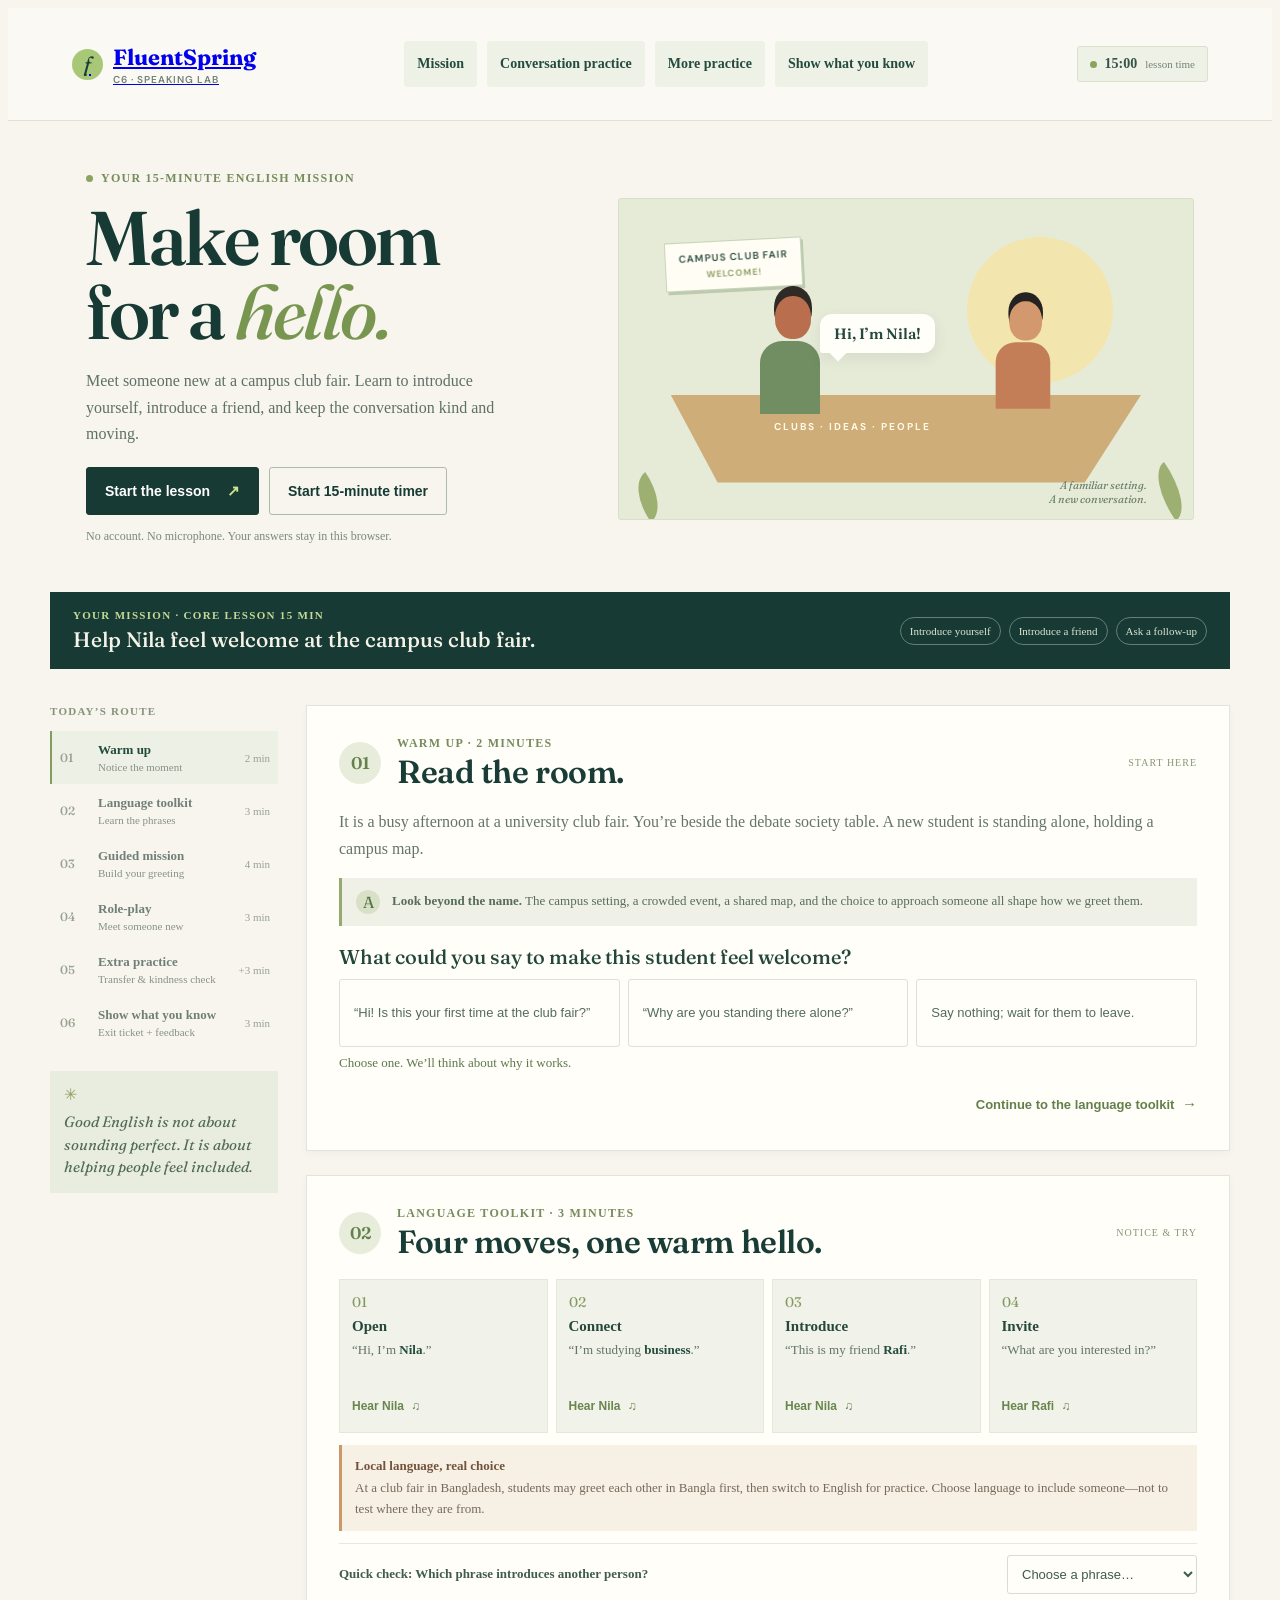
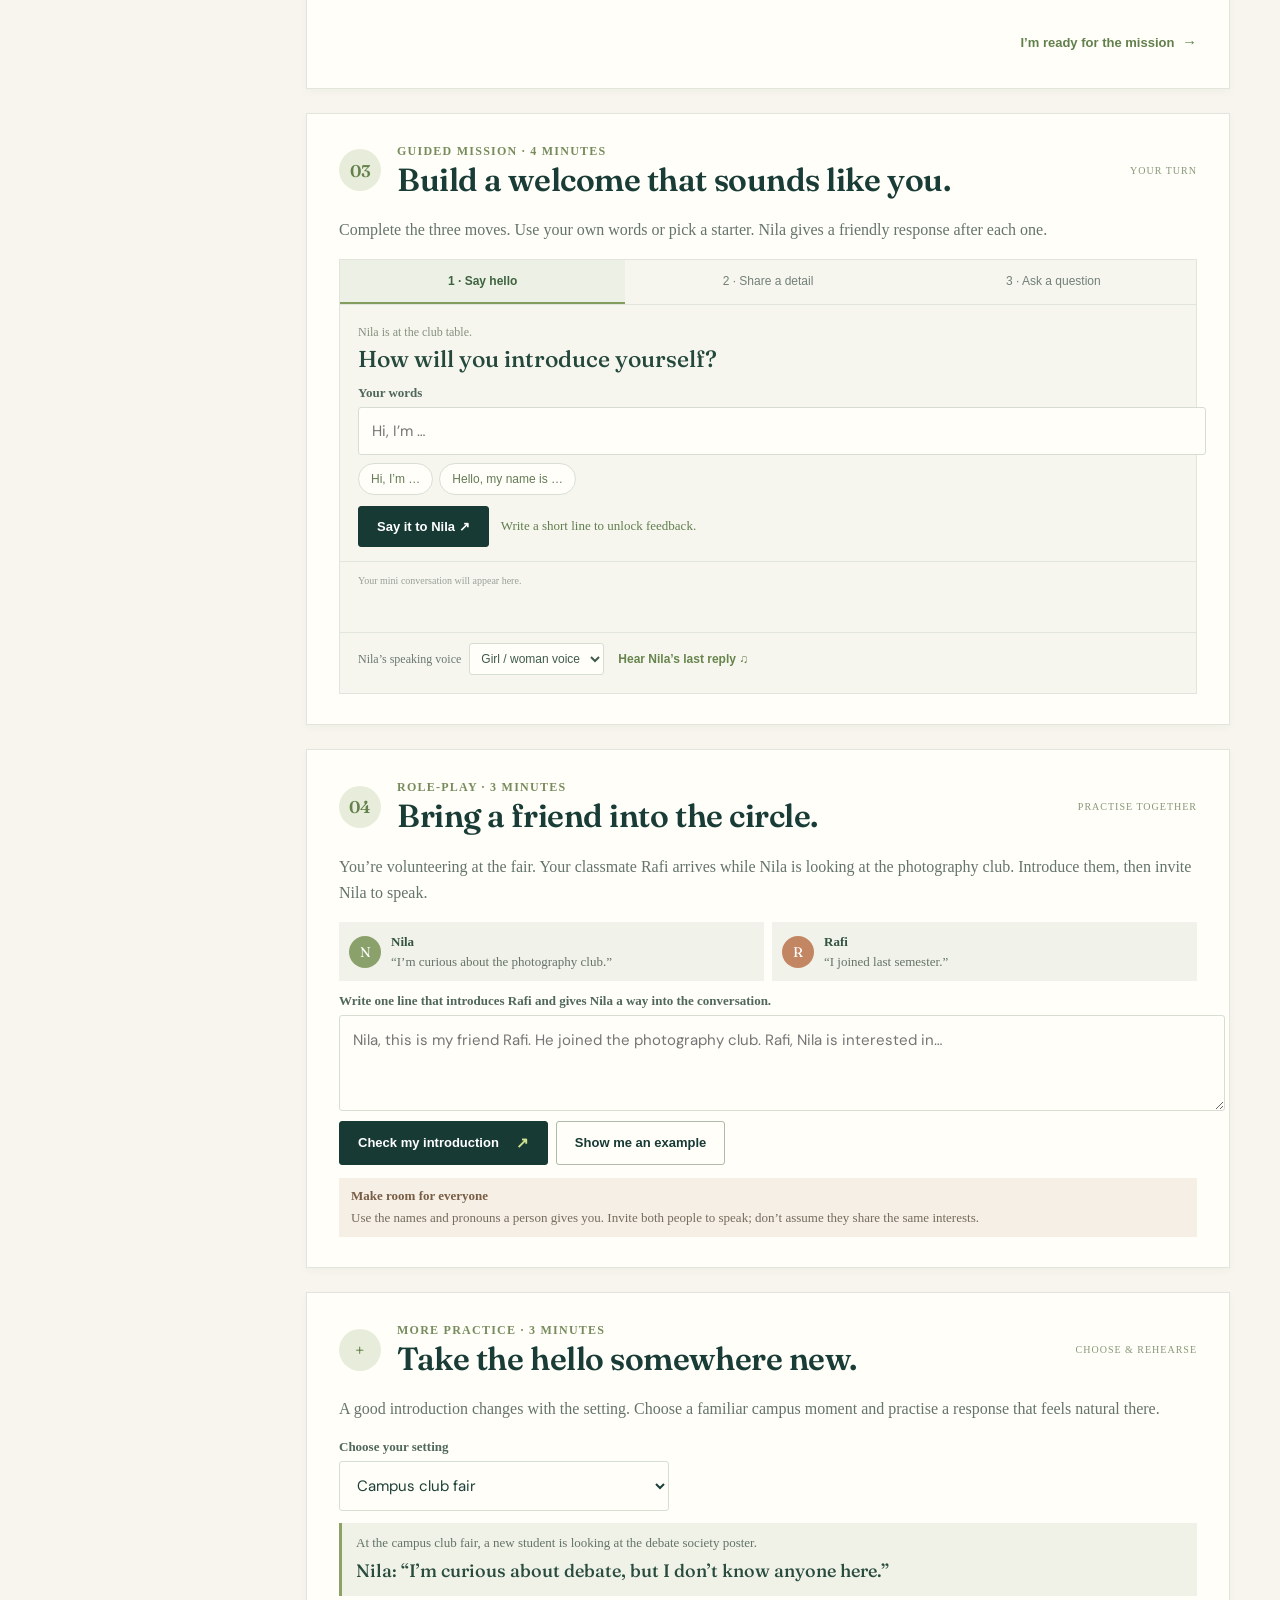
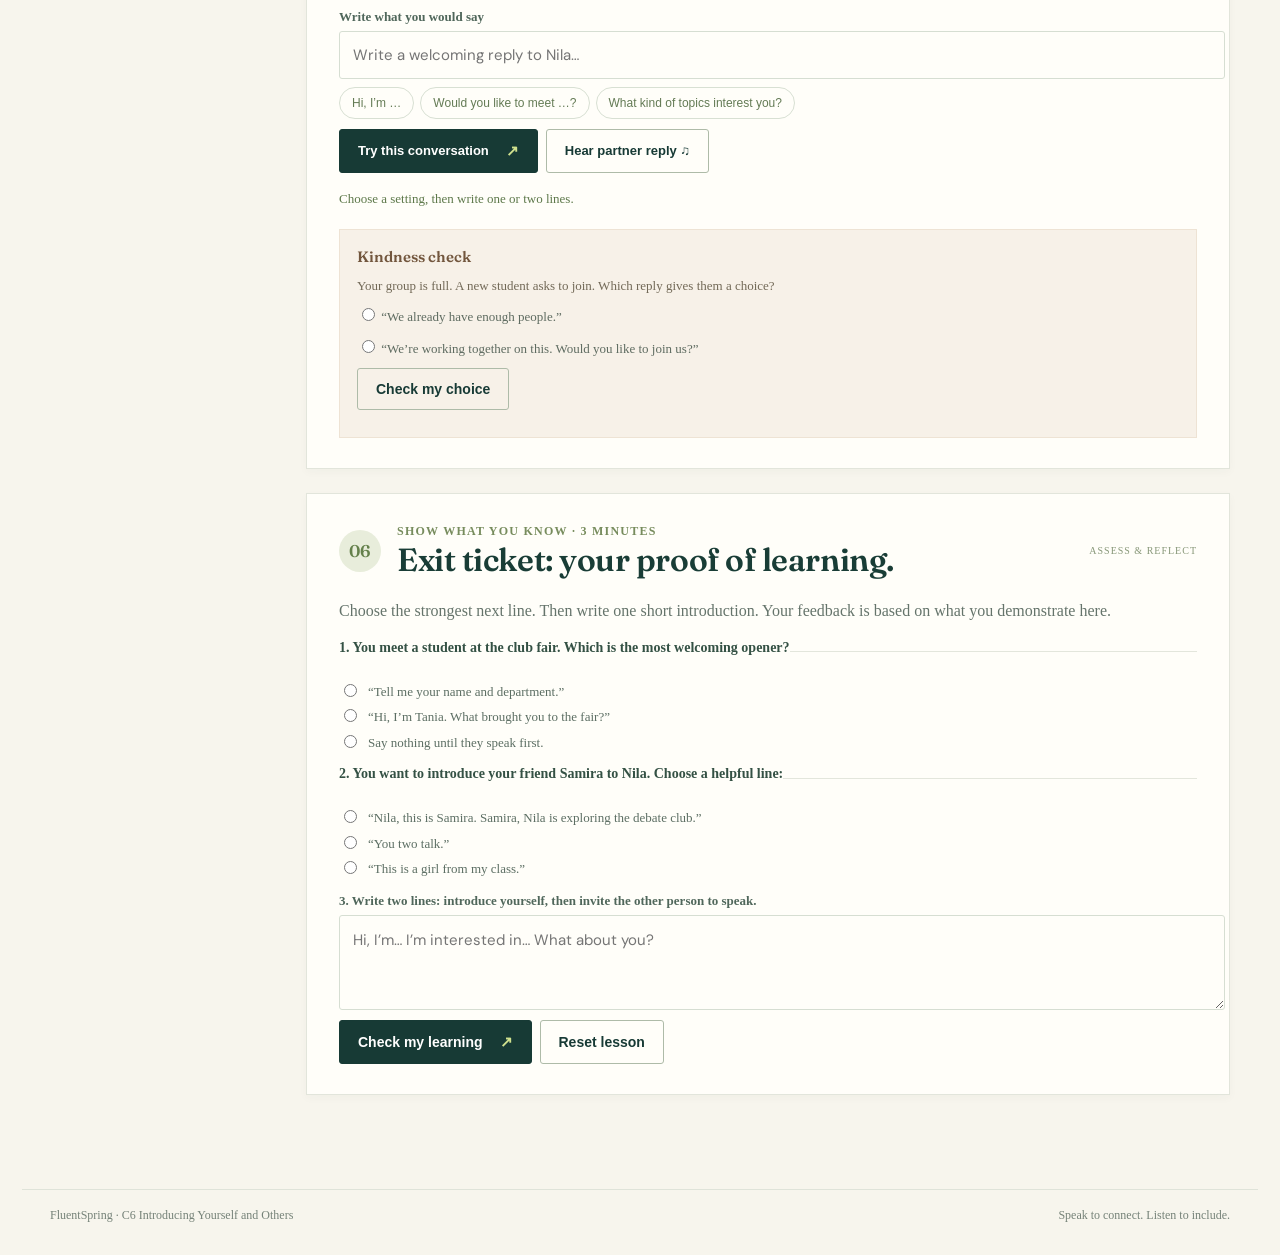
==== index.html @ 5d974c22 "Build FluentSpring C6 interactive lesson" ====
<!doctype html>
<html lang="en">
<head>
  <meta charset="utf-8"><meta name="viewport" content="width=device-width, initial-scale=1"><meta name="theme-color" content="#173a35">
  <meta name="description" content="A 15-minute English lesson: introduce yourself and others in everyday Bangladesh.">
  <title>First Hello — FluentSpring C6</title>
  <link rel="preconnect" href="https://fonts.googleapis.com"><link rel="preconnect" href="https://fonts.gstatic.com" crossorigin>
  <link href="https://fonts.googleapis.com/css2?family=DM+Sans:wght@400;500;600;700&family=Fraunces:opsz,wght@9..144,500;9..144,600;9..144,700&display=swap" rel="stylesheet">
  <link rel="stylesheet" href="lesson.css">
</head>
<body class="lesson-page">
  <header class="lesson-header"><a class="lesson-brand" href="#start"><span class="brand-mark">f</span><span>FluentSpring<small>C6 · Speaking lab</small></span></a><nav class="lesson-nav" aria-label="Lesson navigation"><a href="#mission">Mission</a><a href="#mission">Conversation practice</a><a href="#extra-practice">More practice</a><a href="#check">Show what you know</a></nav><div class="timer-pill" aria-live="polite"><span class="timer-dot"></span><span id="timer-display">15:00</span><span>lesson time</span></div></header>
  <main class="lesson-shell" id="start">
    <section class="lesson-hero"><div class="hero-text"><p class="lesson-kicker"><span class="live-dot"></span> Your 15-minute English mission</p><h1>Make room<br>for a <em>hello.</em></h1><p>Meet someone new at a campus club fair. Learn to introduce yourself, introduce a friend, and keep the conversation kind and moving.</p><div class="hero-buttons"><button class="primary-button" id="start-lesson">Start the lesson <span>↗</span></button><button class="outline-button" id="timer-toggle" aria-pressed="false">Start 15-minute timer</button></div><p class="hero-safety">No account. No microphone. Your answers stay in this browser.</p></div><div class="hero-scene" aria-label="Illustrated campus club fair"><div class="scene-sun"></div><div class="scene-sign">CAMPUS CLUB FAIR <span>WELCOME!</span></div><div class="scene-table"></div><div class="scene-person scene-person-a"><i class="head"></i><i class="torso"></i></div><div class="scene-person scene-person-b"><i class="head"></i><i class="torso"></i></div><div class="scene-speech">Hi, I’m Nila!<span></span></div><div class="scene-caption">A familiar setting.<br>A new conversation.</div><div class="scene-leaf leaf-a"></div><div class="scene-leaf leaf-b"></div></div></section>
    <section class="mission-bar"><div><span class="mission-label">YOUR MISSION · CORE LESSON 15 MIN</span><strong>Help Nila feel welcome at the campus club fair.</strong></div><div class="mission-outcomes"><span>Introduce yourself</span><span>Introduce a friend</span><span>Ask a follow-up</span></div></section>
    <div class="lesson-layout"><aside class="lesson-rail"><p class="rail-title">TODAY’S ROUTE</p><ol id="lesson-route"><li class="route-active"><span>01</span><div><strong>Warm up</strong><small>Notice the moment</small></div><time>2 min</time></li><li><span>02</span><div><strong>Language toolkit</strong><small>Learn the phrases</small></div><time>3 min</time></li><li><span>03</span><div><strong>Guided mission</strong><small>Build your greeting</small></div><time>4 min</time></li><li><span>04</span><div><strong>Role-play</strong><small>Meet someone new</small></div><time>3 min</time></li><li><span>05</span><div><strong>Extra practice</strong><small>Transfer &amp; kindness check</small></div><time>+3 min</time></li><li><span>06</span><div><strong>Show what you know</strong><small>Exit ticket + feedback</small></div><time>3 min</time></li></ol><div class="rail-note"><span class="rail-note-star">✳</span><p>Good English is not about sounding perfect. It is about helping people feel included.</p></div></aside>
      <div class="lesson-content">
        <section class="lesson-panel warmup-panel" id="warmup" data-stage="1"><div class="panel-heading"><span class="stage-number">01</span><div><p class="panel-kicker">Warm up · 2 minutes</p><h2>Read the room.</h2></div><span class="stage-state">START HERE</span></div><p class="panel-intro">It is a busy afternoon at a university club fair. You’re beside the debate society table. A new student is standing alone, holding a campus map.</p><div class="context-note"><span class="context-icon">A</span><p><strong>Look beyond the name.</strong> The campus setting, a crowded event, a shared map, and the choice to approach someone all shape how we greet them.</p></div><h3 class="question-title">What could you say to make this student feel welcome?</h3><div class="warmup-options" id="warmup-options"><button class="warmup-option" data-correct="true">“Hi! Is this your first time at the club fair?”</button><button class="warmup-option" data-correct="false">“Why are you standing there alone?”</button><button class="warmup-option" data-correct="false">Say nothing; wait for them to leave.</button></div><div class="teacher-feedback" id="warmup-feedback" aria-live="polite">Choose one. We’ll think about why it works.</div><button class="text-advance" data-next="toolkit">Continue to the language toolkit <span>→</span></button></section>
        <section class="lesson-panel" id="toolkit" data-stage="2"><div class="panel-heading"><span class="stage-number">02</span><div><p class="panel-kicker">Language toolkit · 3 minutes</p><h2>Four moves, one warm hello.</h2></div><span class="stage-state">NOTICE &amp; TRY</span></div><div class="phrase-cards"><article><span class="phrase-mark">01</span><h3>Open</h3><p>“Hi, I’m <b>Nila</b>.”</p><button class="hear-phrase" data-say="Hi, I'm Nila." data-voice="female">Hear Nila <span>♫</span></button></article><article><span class="phrase-mark">02</span><h3>Connect</h3><p>“I’m studying <b>business</b>.”</p><button class="hear-phrase" data-say="I'm studying business." data-voice="female">Hear Nila <span>♫</span></button></article><article><span class="phrase-mark">03</span><h3>Introduce</h3><p>“This is my friend <b>Rafi</b>.”</p><button class="hear-phrase" data-say="This is my friend Rafi." data-voice="female">Hear Nila <span>♫</span></button></article><article><span class="phrase-mark">04</span><h3>Invite</h3><p>“What are you interested in?”</p><button class="hear-phrase" data-say="What are you interested in?" data-voice="male">Hear Rafi <span>♫</span></button></article></div><div class="language-note"><strong>Local language, real choice</strong><p>At a club fair in Bangladesh, students may greet each other in Bangla first, then switch to English for practice. Choose language to include someone—not to test where they are from.</p></div><div class="mini-check"><label for="notice-answer">Quick check: Which phrase introduces another person?</label><select id="notice-answer"><option value="">Choose a phrase…</option><option value="open">“Hi, I’m Nila.”</option><option value="introduce">“This is my friend Rafi.”</option><option value="invite">“What are you interested in?”</option></select><span id="notice-feedback" aria-live="polite"></span></div><button class="text-advance" data-next="mission">I’m ready for the mission <span>→</span></button></section>
        <section class="lesson-panel" id="mission" data-stage="3"><div class="panel-heading"><span class="stage-number">03</span><div><p class="panel-kicker">Guided mission · 4 minutes</p><h2>Build a welcome that sounds like you.</h2></div><span class="stage-state">YOUR TURN</span></div><p class="panel-intro">Complete the three moves. Use your own words or pick a starter. Nila gives a friendly response after each one.</p><div class="mission-stepper"><div class="step-tabs" id="step-tabs"><button class="step-tab active" data-step="0">1 · Say hello</button><button class="step-tab" data-step="1">2 · Share a detail</button><button class="step-tab" data-step="2">3 · Ask a question</button></div><div class="mission-prompt"><span id="mission-scene">Nila is at the club table.</span><h3 id="mission-prompt-title">How will you introduce yourself?</h3><label for="mission-answer" id="mission-label">Your words</label><input id="mission-answer" type="text" maxlength="120" placeholder="Hi, I’m …"><div class="starter-list" id="starter-list"></div><div class="mission-actions"><button id="mission-submit" class="primary-button">Say it to Nila <span>↗</span></button><span id="mission-feedback" aria-live="polite">Write a short line to unlock feedback.</span></div></div><div class="mission-dialogue" id="mission-dialogue" aria-live="polite"><div class="dialogue-placeholder">Your mini conversation will appear here.</div></div><div class="guest-voice"><label for="guest-voice">Nila’s speaking voice</label><select id="guest-voice"><option value="female">Girl / woman voice</option><option value="male">Boy / man voice</option></select><button id="replay-last" type="button">Hear Nila’s last reply ♫</button><span id="voice-notice" aria-live="polite"></span></div></section>
        <section class="lesson-panel" id="roleplay" data-stage="4"><div class="panel-heading"><span class="stage-number">04</span><div><p class="panel-kicker">Role-play · 3 minutes</p><h2>Bring a friend into the circle.</h2></div><span class="stage-state">PRACTISE TOGETHER</span></div><p class="panel-intro">You’re volunteering at the fair. Your classmate Rafi arrives while Nila is looking at the photography club. Introduce them, then invite Nila to speak.</p><div class="roleplay-scene"><div class="roleplay-person"><span class="role-avatar avatar-nila">N</span><p><b>Nila</b><br>“I’m curious about the photography club.”</p></div><div class="roleplay-person"><span class="role-avatar avatar-rafi">R</span><p><b>Rafi</b><br>“I joined last semester.”</p></div></div><label class="field-label" for="roleplay-answer">Write one line that introduces Rafi and gives Nila a way into the conversation.</label><textarea id="roleplay-answer" rows="3" maxlength="200" placeholder="Nila, this is my friend Rafi. He joined the photography club. Rafi, Nila is interested in…"></textarea><div class="roleplay-actions"><button class="primary-button" id="roleplay-check">Check my introduction <span>↗</span></button><button class="outline-button" id="roleplay-model">Show me an example</button></div><div class="assessment-result" id="roleplay-feedback" aria-live="polite"></div><div class="inclusive-tip"><strong>Make room for everyone</strong><span>Use the names and pronouns a person gives you. Invite both people to speak; don’t assume they share the same interests.</span></div></section>
        <section class="lesson-panel extra-practice" id="extra-practice"><div class="panel-heading"><span class="stage-number">+</span><div><p class="panel-kicker">More practice · 3 minutes</p><h2>Take the hello somewhere new.</h2></div><span class="stage-state">CHOOSE &amp; REHEARSE</span></div><p class="panel-intro">A good introduction changes with the setting. Choose a familiar campus moment and practise a response that feels natural there.</p><label class="field-label" for="situations">Choose your setting</label><select id="situations" class="situation-select"><option value="club">Campus club fair</option><option value="library">Group study at the library</option><option value="festival">University cultural evening</option></select><div class="situation-card"><p id="situation-scene"></p><blockquote><span id="situation-person">Nila</span>: <span id="situation-line"></span></blockquote></div><label class="field-label" for="situation-answer">Write what you would say</label><input id="situation-answer" class="practice-input" maxlength="180" placeholder="Write a welcoming reply…"><div class="starter-list" id="situation-starters"></div><div class="roleplay-actions"><button class="primary-button" id="situation-check">Try this conversation <span>↗</span></button><button class="outline-button" id="situation-replay">Hear partner reply ♫</button></div><div id="situation-dialogue" class="situation-dialogue" aria-live="polite"></div><div id="situation-feedback" class="teacher-feedback" aria-live="polite">Choose a setting, then write one or two lines.</div><div class="repair-challenge"><strong>Kindness check</strong><span>Your group is full. A new student asks to join. Which reply gives them a choice?</span><label><input type="radio" name="repair-choice" value="dismiss"> “We already have enough people.”</label><label><input type="radio" name="repair-choice" value="repair"> “We’re working together on this. Would you like to join us?”</label><button class="outline-button" id="repair-check">Check my choice</button><p id="repair-feedback" aria-live="polite"></p></div></section>
        <section class="lesson-panel" id="check" data-stage="5"><div class="panel-heading"><span class="stage-number">06</span><div><p class="panel-kicker">Show what you know · 3 minutes</p><h2>Exit ticket: your proof of learning.</h2></div><span class="stage-state">ASSESS &amp; REFLECT</span></div><p class="panel-intro">Choose the strongest next line. Then write one short introduction. Your feedback is based on what you demonstrate here.</p><fieldset class="quiz-question"><legend>1. You meet a student at the club fair. Which is the most welcoming opener?</legend><label><input type="radio" name="quiz1" value="a"> “Tell me your name and department.”</label><label><input type="radio" name="quiz1" value="b"> “Hi, I’m Tania. What brought you to the fair?”</label><label><input type="radio" name="quiz1" value="c"> Say nothing until they speak first.</label></fieldset><fieldset class="quiz-question"><legend>2. You want to introduce your friend Samira to Nila. Choose a helpful line:</legend><label><input type="radio" name="quiz2" value="a"> “Nila, this is Samira. Samira, Nila is exploring the debate club.”</label><label><input type="radio" name="quiz2" value="b"> “You two talk.”</label><label><input type="radio" name="quiz2" value="c"> “This is a girl from my class.”</label></fieldset><label class="field-label" for="exit-answer">3. Write two lines: introduce yourself, then invite the other person to speak.</label><textarea id="exit-answer" rows="3" maxlength="240" placeholder="Hi, I’m… I’m interested in… What about you?"></textarea><div class="assessment-actions"><button id="submit-assessment" class="primary-button">Check my learning <span>↗</span></button><button class="outline-button" id="reset-lesson">Reset lesson</button></div><div class="assessment-result" id="assessment-result" aria-live="polite"></div><div class="completion-stamp" id="completion-stamp" hidden><span>✳</span><div><strong>Mission complete</strong><p>You practised language that helps people feel welcome.</p></div></div></section>
      </div>
    </div>
  </main>
  <footer class="lesson-footer"><span>FluentSpring · C6 Introducing Yourself and Others</span><span>Speak to connect. Listen to include.</span></footer>
  <script defer src="lesson.js"></script>
</body>
</html>
---- lesson.css ----
/* C6 lesson layer — editorial green, campus-board details, tangible learning controls */
.practice-input,.situation-select{display:block;width:100%;padding:10px 11px;border:1px solid #d6ded2;border-radius:3px;background:#fffef9;font:12px 'DM Sans',sans-serif;color:#1d4038;outline:none}.practice-input:focus,.situation-select:focus{border-color:#8ea56e;box-shadow:0 0 0 3px #8ea56c22}.situation-select{max-width:330px;margin:6px 0 12px}.situation-card{padding:12px 14px;background:#f0f2e8;border-left:3px solid #8ca267;margin-bottom:13px}.situation-card p{margin:0 0 6px;font-size:10px;color:#637367}.situation-card blockquote{margin:0;color:#294c3e;font:500 15px/1.5 Fraunces,serif}.situation-dialogue{display:grid;gap:6px;margin-top:10px}.practice-message{margin:0;max-width:86%;padding:9px 11px;border-radius:8px;font-size:10px;line-height:1.5}.learner-message{justify-self:end;background:#e6eddb;color:#314c3c}.partner-message{justify-self:start;background:#f1f2e9;color:#314c3c}.repair-challenge{display:grid;gap:7px;margin-top:14px;padding:13px;background:#f7f1e8;border:1px solid #eee3d4}.repair-challenge>strong{font:600 15px Fraunces,serif;color:#72563d}.repair-challenge>span{font-size:10px;line-height:1.5;color:#726957}.repair-challenge label{font-size:10px;line-height:1.5;color:#5e6b60}.repair-challenge input{accent-color:#68864f}.repair-challenge button{justify-self:start;min-height:34px}.repair-challenge p{margin:0;color:#5d784a;font-size:10px}.extra-practice{background:#fffef9}
.brand-mark{width:31px;height:31px;border-radius:50%;display:grid;place-items:center;background:#a8c777;color:#173d38;font:italic 22px Fraunces,serif}
:root{--forest:#173a35;--forest-2:#244b43;--leaf:#78964f;--lime:#d0e18e;--paper:#f7f5ed;--chalk:#fffef8;--ink:#1c3c36;--muted:#63766d;--line:#dce2d5;--orange:#cd855d;--soft:#e9eddf}.lesson-page{background:var(--paper);color:var(--ink)}.lesson-header{height:72px;padding:0 max(5vw,24px);display:flex;align-items:center;justify-content:space-between;border-bottom:1px solid var(--line);background:#faf9f3}.lesson-brand{display:flex;align-items:center;gap:10px;font-family:Fraunces,serif;font-size:19px;font-weight:700}.lesson-brand small{display:block;font:600 9px 'DM Sans',sans-serif;letter-spacing:1px;text-transform:uppercase;color:#718078;margin-top:2px}.lesson-nav{display:flex;gap:25px;font-size:12px;color:#52675d}.lesson-nav a:hover{color:var(--leaf)}.timer-pill{display:flex;align-items:center;gap:8px;font-size:12px;font-weight:700;color:#355348;background:#eef1e5;border:1px solid #d9e0ce;padding:9px 12px;border-radius:3px}.timer-pill>span:last-child{font-size:9px;color:#758379;font-weight:500}.timer-dot,.live-dot{width:7px;height:7px;background:#8aa45d;border-radius:50%}.lesson-shell{max-width:1180px;margin:0 auto;padding:0 28px}.lesson-hero{min-height:395px;display:grid;grid-template-columns:48% 52%;align-items:center;padding:40px 36px 36px;overflow:hidden}.hero-text{max-width:500px;position:relative;z-index:1}.lesson-kicker,.panel-kicker{font-size:10px;letter-spacing:1.25px;text-transform:uppercase;color:#778c5d;font-weight:700;margin:0 0 15px}.lesson-kicker{display:flex;align-items:center;gap:8px}.lesson-hero h1{font:600 clamp(52px,6vw,76px)/.98 Fraunces,serif;letter-spacing:-2.5px;margin:0;color:#173a35}.lesson-hero h1 em,.lesson-panel h2 em{color:var(--leaf);font-weight:500}.hero-text>p:not(.lesson-kicker){max-width:435px;color:#5e7067;font-size:14px;line-height:1.75;margin:19px 0}.hero-buttons{display:flex;align-items:center;gap:10px}.primary-button,.outline-button{min-height:42px;display:inline-flex;align-items:center;justify-content:center;gap:17px;padding:10px 15px;border:1px solid var(--forest);border-radius:3px;font-size:11px;font-weight:700;cursor:pointer;transition:background .18s,color .18s,transform .18s}.primary-button{background:var(--forest);color:white}.primary-button:hover{background:#28564c;transform:translateY(-1px)}.primary-button span{color:var(--lime);font-size:15px}.outline-button{color:var(--forest);background:transparent;border-color:#aebba8}.outline-button:hover{background:#ecf0e3}.hero-safety{font-size:10px!important;color:#7b897e!important;margin:12px 0 0!important}.hero-scene{height:320px;position:relative;overflow:hidden;background:#e6ebd8;border-radius:3px;border:1px solid #d8e0c8}.scene-sun{position:absolute;right:14%;top:12%;width:146px;height:146px;background:#f2e5ad;border-radius:50%}.scene-sign{position:absolute;z-index:2;left:8%;top:13%;background:#fffdf4;border:1px solid #c9d5bb;padding:9px 13px;color:#284b40;font:600 10px 'DM Sans',sans-serif;letter-spacing:1px;transform:rotate(-3deg);box-shadow:2px 3px #becaaf}.scene-sign span{display:block;text-align:center;color:#879958;font-size:9px;margin-top:4px}.scene-table{position:absolute;bottom:36px;left:9%;width:82%;height:88px;background:#cfad79;clip-path:polygon(0 0,100% 0,88% 100%,10% 100%)}.scene-table:before{content:'CLUBS · IDEAS · PEOPLE';position:absolute;left:22%;top:25px;color:#fff9e8;font:700 10px 'DM Sans',sans-serif;letter-spacing:2px}.scene-person{position:absolute;z-index:3;bottom:105px;left:24%;width:65px;height:118px}.scene-person-b{left:auto;right:24%;transform:scale(.91)}.scene-person .head{position:absolute;left:18px;top:0;width:36px;height:43px;border-radius:48% 48% 45% 45%;background:#b96f4e;box-shadow:0 -9px 0 1px #302a27}.scene-person-b .head{background:#d3986d;box-shadow:0 -9px 0 1px #252321}.scene-person .torso{position:absolute;bottom:0;left:3px;width:60px;height:73px;border-radius:22px 22px 0 0;background:#718d62}.scene-person-b .torso{background:#c37e58}.scene-speech{position:absolute;z-index:4;top:36%;left:35%;background:#fffef8;padding:10px 14px;border-radius:12px 12px 12px 2px;font:600 15px Fraunces,serif;color:#24483d;box-shadow:0 5px 14px #274b3818}.scene-speech span{position:absolute;bottom:-6px;left:12px;width:12px;height:12px;background:#fffef8;transform:rotate(45deg)}.scene-caption{position:absolute;right:8%;bottom:13px;color:#687c67;font:italic 11px Fraunces,serif;text-align:right}.scene-leaf{position:absolute;bottom:0;width:24px;height:44px;background:#9eaf72;border-radius:100% 0;transform:rotate(-35deg)}.leaf-a{left:3%}.leaf-b{right:2%;height:55px}.mission-bar{display:flex;align-items:center;justify-content:space-between;gap:18px;padding:17px 23px;background:var(--forest);color:#f5f2e8}.mission-bar>div:first-child{display:grid;gap:5px}.mission-label{font-size:9px;letter-spacing:1.3px;color:#c3d994;font-weight:700}.mission-bar strong{font:500 18px Fraunces,serif}.mission-outcomes{display:flex;gap:8px;flex-wrap:wrap;justify-content:flex-end}.mission-outcomes span{font-size:9px;color:#dbe5d1;border:1px solid #628077;padding:7px 9px;border-radius:20px}.lesson-layout{display:grid;grid-template-columns:228px minmax(0,1fr);gap:28px;padding:36px 0 70px}.lesson-rail{align-self:start;position:sticky;top:18px}.rail-title{font-size:9px;letter-spacing:1.25px;color:#86937c;font-weight:700;margin:0 0 14px}.lesson-rail ol{list-style:none;padding:0;margin:0}.lesson-rail li{display:grid;grid-template-columns:30px 1fr auto;gap:8px;align-items:center;padding:11px 8px;border-left:2px solid transparent;color:#708078}.lesson-rail li>span{font:500 12px Fraunces,serif;color:#96a18f}.lesson-rail li strong{font-size:11px;font-weight:600;display:block}.lesson-rail li small{font-size:9px;color:#879289;display:block;margin-top:3px}.lesson-rail li time{font-size:9px;color:#99a298}.lesson-rail li.route-active{border-color:#829c5f;background:#edf0e4;color:#234b3d}.lesson-rail li.route-done>span{color:#738b50}.rail-note{margin-top:22px;padding:14px;background:#e9eddf}.rail-note-star{color:#8ea264}.rail-note p{font:italic 13px/1.5 Fraunces,serif;color:#526b55;margin:7px 0 0}.lesson-content{min-width:0}.lesson-panel{background:#fffef9;border:1px solid #e2e5db;padding:25px 27px 23px;margin-bottom:19px;box-shadow:0 3px 9px #25443108;scroll-margin-top:20px}.panel-heading{display:flex;align-items:center;gap:13px;margin-bottom:16px}.stage-number{width:35px;height:35px;flex:none;border-radius:50%;display:grid;place-items:center;background:#e8eddb;color:#64804b;font:600 15px Fraunces,serif}.panel-kicker{margin:0 0 3px;font-size:9px}.lesson-panel h2{font:600 27px/1.1 Fraunces,serif;color:#193d36;letter-spacing:-.45px;margin:0}.stage-state{margin-left:auto;color:#879778;font-size:8px;letter-spacing:1px}.panel-intro{font-size:12px;line-height:1.7;color:#65746b;margin:0 0 16px}.context-note{display:flex;align-items:flex-start;gap:12px;padding:12px 14px;background:#f0f1e6;border-left:3px solid #96aa70;margin:14px 0 18px}.context-icon{flex:none;width:24px;height:24px;border-radius:50%;background:#d8e1c5;color:#55734b;display:grid;place-items:center;font-family:Fraunces,serif}.context-note p{font-size:11px;line-height:1.6;color:#586c5b;margin:0}.question-title{font:500 17px Fraunces,serif;color:#24473b;margin:0 0 10px}.warmup-options{display:grid;grid-template-columns:repeat(3,1fr);gap:8px}.warmup-option{min-height:54px;padding:10px;text-align:left;border:1px solid #dce2d6;background:#fffef8;color:#556b60;border-radius:3px;font-size:10px;line-height:1.45;cursor:pointer}.warmup-option:hover{border-color:#96aa70}.warmup-option.chosen{border-color:#78964f;background:#eff3e5}.warmup-option.correct{border-color:#648748;background:#e8f0dc}.warmup-option.incorrect{border-color:#ca8b70;background:#f8ebe3}.teacher-feedback{min-height:24px;margin:8px 0;color:#5d784a;font-size:11px}.text-advance{display:block;margin-left:auto;border:0;background:transparent;color:#63804c;font-weight:700;font-size:10px;cursor:pointer;padding:8px 0}.text-advance span{font-size:15px;margin-left:4px}.phrase-cards{display:grid;grid-template-columns:repeat(4,1fr);gap:8px}.phrase-cards article{position:relative;padding:13px 12px 11px;background:#f1f2e9;border:1px solid #e4e7dc;min-width:0}.phrase-mark{font:12px Fraunces,serif;color:#84995f}.phrase-cards h3{font-size:12px;color:#26483c;margin:7px 0 5px}.phrase-cards p{min-height:34px;font-size:10px;line-height:1.5;color:#62736a;margin:0 0 7px}.phrase-cards b{color:#244c3e}.hear-phrase{padding:5px 0;border:0;background:transparent;color:#69864e;font-size:9px;font-weight:700;cursor:pointer}.hear-phrase span{margin-left:4px}.language-note{margin:12px 0;padding:11px 13px;border-left:3px solid #cc9869;background:#f7f0e5}.language-note strong{font-size:10px;color:#73533b}.language-note p{font-size:10px;line-height:1.6;color:#776959;margin:4px 0 0}.mini-check{display:grid;grid-template-columns:1fr 190px;align-items:center;gap:8px;padding:11px 0;border-top:1px solid #e6e8df}.mini-check label{font-size:10px;font-weight:600;color:#405c4c}.mini-check select,.guest-voice select{border:1px solid #d6ded0;background:#fffef8;color:#405b4c;padding:7px;font-size:10px;border-radius:3px}.mini-check>span{grid-column:1/-1;min-height:12px;color:#62814c;font-size:10px}.mission-stepper{border:1px solid #e1e5dc;background:#f6f6ef}.step-tabs{display:flex;border-bottom:1px solid #e1e5dc}.step-tab{flex:1;padding:10px 5px;border:0;border-bottom:2px solid transparent;background:transparent;color:#728077;font-size:9px;cursor:pointer}.step-tab.active{color:#3e633f;border-bottom-color:#829d5d;background:#edf0e5;font-weight:700}.mission-prompt{padding:17px 18px 14px}.mission-prompt>span{font-size:9px;color:#85917e}.mission-prompt h3{font:500 19px Fraunces,serif;margin:5px 0 12px;color:#25483d}.mission-prompt label,.field-label{display:block;font-size:10px;font-weight:700;color:#50675b;margin-bottom:6px}.mission-prompt input,.lesson-panel textarea{display:block;width:100%;padding:10px 11px;border:1px solid #d6ded2;border-radius:3px;background:#fffef9;font:12px 'DM Sans',sans-serif;color:#1d4038;outline:none}.mission-prompt input:focus,.lesson-panel textarea:focus{border-color:#8ea56e;box-shadow:0 0 0 3px #8ea56c22}.starter-list{display:flex;flex-wrap:wrap;gap:6px;margin-top:8px}.starter-chip{border:1px solid #d8e0d3;border-radius:20px;padding:5px 9px;background:#fffef9;color:#647b55;font-size:9px;cursor:pointer}.starter-chip:hover{background:#e8efdc}.mission-actions{display:flex;align-items:center;gap:12px;margin-top:11px}.mission-actions .primary-button{min-height:36px}.mission-actions>span{font-size:10px;line-height:1.45;color:#617d4e}.mission-dialogue{display:flex;flex-direction:column;gap:8px;padding:13px 18px;min-height:44px;border-top:1px solid #e2e6dc}.dialogue-placeholder{font-size:10px;color:#98a197}.mission-bubble{max-width:82%;padding:9px 11px;border-radius:9px;font-size:10px;line-height:1.5}.mission-bubble b{display:block;font-size:9px;margin-bottom:2px}.mission-bubble.learner{align-self:flex-end;background:#e6eddb;color:#314c3c}.mission-bubble.friend{align-self:flex-start;background:#fff;border:1px solid #e1e4da;color:#314c3c}.guest-voice{display:flex;align-items:center;flex-wrap:wrap;gap:8px;padding:10px 18px;border-top:1px solid #e2e6dc}.guest-voice label{font-size:9px;color:#697970}.guest-voice button{border:0;background:transparent;color:#67844d;font-size:9px;font-weight:700;cursor:pointer}.guest-voice>span{flex-basis:100%;font-size:9px;color:#7b876f}.roleplay-scene{display:grid;grid-template-columns:1fr 1fr;gap:8px;margin:12px 0}.roleplay-person{display:flex;align-items:center;gap:10px;padding:10px;background:#f1f2e9}.role-avatar{width:32px;height:32px;flex:none;border-radius:50%;display:grid;place-items:center;background:#8ba16b;color:#fff;font:14px Fraunces,serif}.avatar-rafi{background:#c38662}.roleplay-person p{font-size:10px;line-height:1.5;color:#657369;margin:0}.roleplay-person b{color:#345443}.lesson-panel textarea{resize:vertical;line-height:1.5}.roleplay-actions,.assessment-actions{display:flex;gap:8px;flex-wrap:wrap;margin-top:10px}.roleplay-actions .primary-button,.roleplay-actions .outline-button,.assessment-actions .primary-button,.assessment-actions .outline-button{min-height:37px}.assessment-result{margin-top:12px;font-size:11px;line-height:1.6;color:#4f6d4e}.assessment-result:empty{display:none}.feedback-score{display:flex;align-items:center;gap:10px;padding:12px;background:#eef1e5;border-left:3px solid #78964f}.feedback-score strong{font:600 22px Fraunces,serif;color:#4d7444}.feedback-score p{margin:0;color:#506657}.feedback-list{margin:9px 0 0;padding-left:17px;color:#5c6d62}.feedback-list li{margin:4px 0}.quiz-question{border:0;border-top:1px solid #e3e6dc;padding:12px 0 8px;margin:0}.quiz-question legend{font-size:11px;font-weight:700;color:#345144;padding:0 0 8px}.quiz-question label{display:flex;align-items:flex-start;gap:8px;margin:6px 0;color:#5c6e63;font-size:10px;line-height:1.5;cursor:pointer}.quiz-question input{accent-color:#68864f;margin-top:2px}.completion-stamp{display:flex;align-items:center;gap:12px;margin-top:14px;padding:13px;background:#eaf0df;border:1px solid #dce5d0}.completion-stamp[hidden]{display:none}.completion-stamp>span{font-size:24px;color:#81995b}.completion-stamp strong{font:600 16px Fraunces,serif;color:#42613d}.completion-stamp p{font-size:10px;color:#687969;margin:3px 0 0}.inclusive-tip{margin-top:13px;padding:10px 12px;background:#f5efe5;display:grid;gap:4px}.inclusive-tip strong{font-size:10px;color:#785d44}.inclusive-tip span{font-size:10px;line-height:1.5;color:#766b5d}.lesson-footer{max-width:1180px;margin:auto;padding:18px 28px 24px;display:flex;justify-content:space-between;color:#758278;border-top:1px solid #dfe3d9;font-size:10px}.is-done .stage-number{background:#e5efdc;color:#527846}.timer-running .timer-dot{background:#bd7355;box-shadow:0 0 0 4px #bd735526}.timer-warning{color:#a34f37!important;background:#f5e8dd!important}.lesson-panel.is-highlighted{outline:2px solid #a8bc80;outline-offset:2px}@media(max-width:900px){.lesson-shell{padding:0 20px}.lesson-hero{padding-left:20px;padding-right:20px;grid-template-columns:50% 50%}.lesson-layout{grid-template-columns:190px minmax(0,1fr);gap:18px}.lesson-panel{padding:21px 19px}.phrase-cards{grid-template-columns:repeat(2,1fr)}.mission-outcomes{max-width:300px}}@media(max-width:680px){.lesson-header{height:64px;padding:0 15px}.lesson-brand{font-size:16px}.lesson-nav{display:none}.timer-pill{padding:7px 9px}.lesson-shell{padding:0 12px}.lesson-hero{display:flex;flex-direction:column;align-items:stretch;padding:34px 10px 20px}.lesson-hero h1{font-size:56px}.hero-text>p:not(.lesson-kicker){font-size:13px}.hero-scene{height:255px;margin-top:20px}.scene-person{transform:scale(.8);transform-origin:bottom center;left:23%}.scene-person-b{left:auto;right:20%;transform:scale(.74);transform-origin:bottom center}.mission-bar{align-items:flex-start;flex-direction:column;padding:15px}.mission-bar strong{font-size:16px}.mission-outcomes{justify-content:flex-start}.lesson-layout{display:block;padding-top:20px}.lesson-rail{position:static;margin-bottom:15px}.lesson-rail ol{display:grid;grid-template-columns:repeat(5,1fr);gap:4px}.lesson-rail li{display:flex;flex-direction:column;align-items:flex-start;gap:4px;padding:8px 5px;border-left:0;border-top:2px solid transparent;background:#f0f1e8}.lesson-rail li.route-active{border-top-color:#829c5f}.lesson-rail li>div strong{font-size:8px;line-height:1.3}.lesson-rail li small,.lesson-rail li time,.rail-note{display:none}.lesson-rail li>span{font-size:10px}.panel-heading{gap:9px}.stage-number{width:31px;height:31px}.lesson-panel{padding:18px 14px}.lesson-panel h2{font-size:23px}.stage-state{font-size:7px}.warmup-options{grid-template-columns:1fr}.warmup-option{min-height:42px}.phrase-cards{gap:6px}.phrase-cards article{padding:10px}.mini-check{grid-template-columns:1fr}.mini-check select{width:100%}.mini-check>span{grid-column:auto}.step-tab{font-size:8px;line-height:1.4}.mission-prompt{padding:14px 12px}.mission-actions{align-items:flex-start;flex-direction:column}.roleplay-scene{grid-template-columns:1fr}.lesson-footer{padding:15px;gap:10px;flex-direction:column}.quiz-question legend{line-height:1.5}.hero-buttons{flex-wrap:wrap}}@media(prefers-reduced-motion:reduce){*,*::before,*::after{scroll-behavior:auto!important;transition:none!important;animation:none!important}}
/* Readability pass: larger classroom projection typography and a stronger navigation bar. */
.lesson-header{min-height:88px;height:auto;padding-top:12px;padding-bottom:12px;gap:16px}.lesson-nav{gap:10px;align-items:center}.lesson-nav a{display:inline-flex;align-items:center;min-height:46px;padding:0 13px;border-radius:4px;background:#eef1e6;color:#244b3e;font-size:14px;font-weight:700;text-decoration:none}.lesson-nav a:hover,.lesson-nav a:focus-visible{background:#dce7cc;color:#173a35}.lesson-brand{font-size:22px}.lesson-brand small{font-size:10px}.timer-pill{font-size:14px}.timer-pill>span:last-child{font-size:11px}.lesson-kicker,.panel-kicker{font-size:12px}.hero-text>p:not(.lesson-kicker),.panel-intro{font-size:16px;line-height:1.65}.hero-safety{font-size:12px!important}.primary-button,.outline-button{min-height:48px;font-size:14px;padding:12px 18px}.mission-label{font-size:11px}.mission-bar strong{font-size:21px}.mission-outcomes span{font-size:11px}.rail-title{font-size:11px}.lesson-rail li strong{font-size:13px}.lesson-rail li small,.lesson-rail li time{font-size:11px}.rail-note p{font-size:15px}.lesson-panel{padding:30px 32px;margin-bottom:24px}.panel-heading{gap:16px;margin-bottom:20px}.stage-number{width:42px;height:42px;font-size:17px}.lesson-panel h2{font-size:32px}.stage-state{font-size:10px}.question-title{font-size:20px}.warmup-option{font-size:13px;min-height:68px;padding:14px}.context-note p{font-size:13px;line-height:1.65}.teacher-feedback,.mission-actions>span,.mini-check>span{font-size:13px}.text-advance{font-size:13px}.phrase-cards h3{font-size:15px}.phrase-cards p{font-size:13px;min-height:44px}.phrase-mark{font-size:14px}.hear-phrase{font-size:12px;padding:8px 0}.language-note strong,.language-note p,.mini-check label{font-size:13px}.mini-check select{font-size:13px;padding:10px}.step-tab{font-size:12px;padding:14px 8px}.mission-prompt>span{font-size:12px}.mission-prompt h3{font-size:23px}.mission-prompt label,.field-label{font-size:13px}.mission-prompt input,.lesson-panel textarea,.practice-input,.situation-select{font-size:15px;padding:13px}.starter-chip{font-size:12px;padding:8px 12px}.mission-actions .primary-button,.roleplay-actions .primary-button,.roleplay-actions .outline-button{font-size:13px}.mission-bubble,.practice-message{font-size:13px;padding:11px 14px}.guest-voice label,.guest-voice select,.guest-voice button{font-size:12px}.guest-voice>span{font-size:11px}.roleplay-person p,.inclusive-tip strong,.inclusive-tip span,.situation-card p,.repair-challenge>span,.repair-challenge label,.repair-challenge p{font-size:13px}.situation-card blockquote{font-size:18px}.repair-challenge{padding:17px;gap:10px}.quiz-question legend{font-size:14px}.quiz-question label{font-size:13px}.feedback-score p,.feedback-list{font-size:13px}.lesson-footer{font-size:12px}.timer-pill{white-space:nowrap}
@media(max-width:900px){.lesson-header{flex-wrap:wrap;justify-content:space-between}.lesson-nav{order:3;width:100%;justify-content:center;flex-wrap:wrap}.lesson-nav a{font-size:13px;min-height:42px}.lesson-panel h2{font-size:29px}}
@media(max-width:680px){.lesson-header{padding:10px 12px;gap:8px}.lesson-nav{display:flex;order:3;gap:5px;justify-content:flex-start;overflow-x:auto;flex-wrap:nowrap;width:100%;padding-bottom:3px}.lesson-nav a{white-space:nowrap;min-height:42px;padding:0 11px;font-size:12px}.lesson-brand{font-size:18px}.lesson-brand small{font-size:9px}.timer-pill{font-size:12px;padding:7px}.timer-pill>span:last-child{font-size:9px}.lesson-panel{padding:20px 15px}.lesson-panel h2{font-size:25px}.panel-intro,.hero-text>p:not(.lesson-kicker){font-size:14px}.warmup-option{font-size:13px}.phrase-cards p{font-size:12px}.step-tab{font-size:10px}.lesson-rail li>div strong{font-size:9px}.lesson-footer{font-size:11px}}
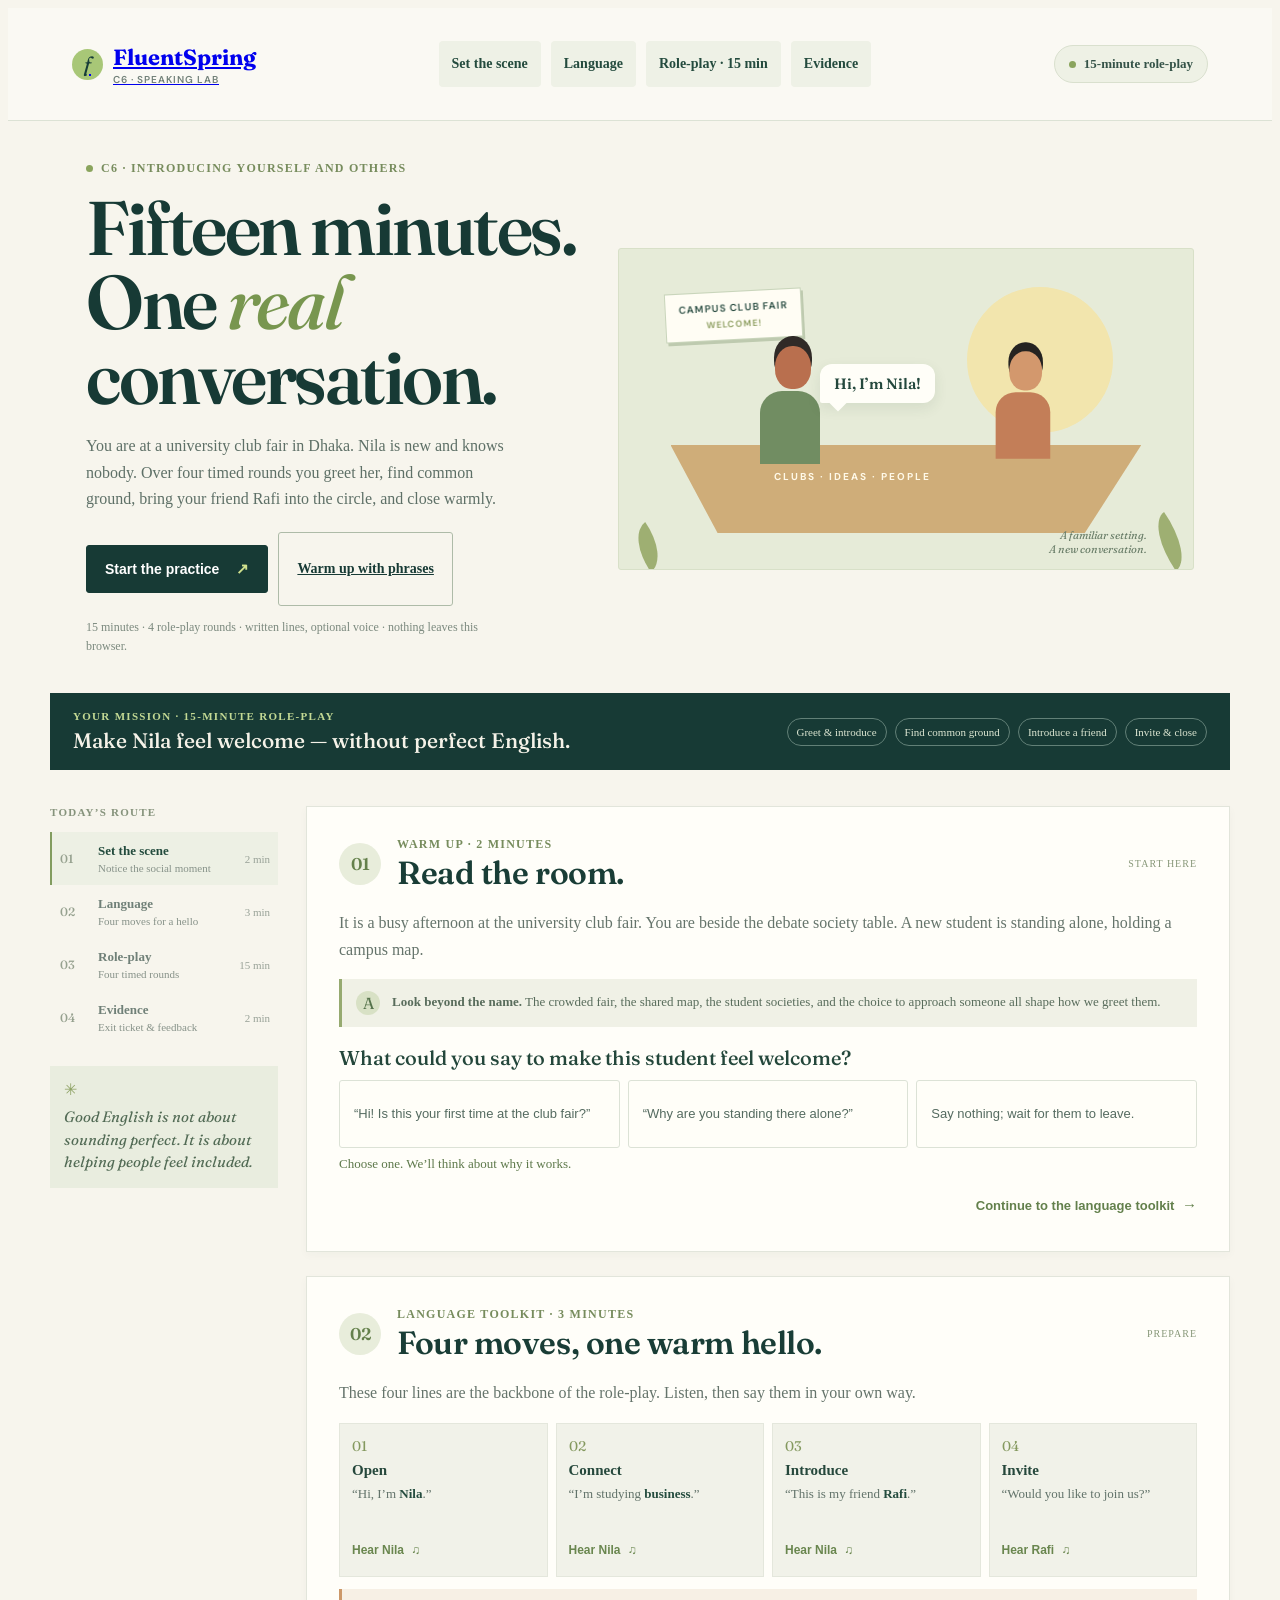
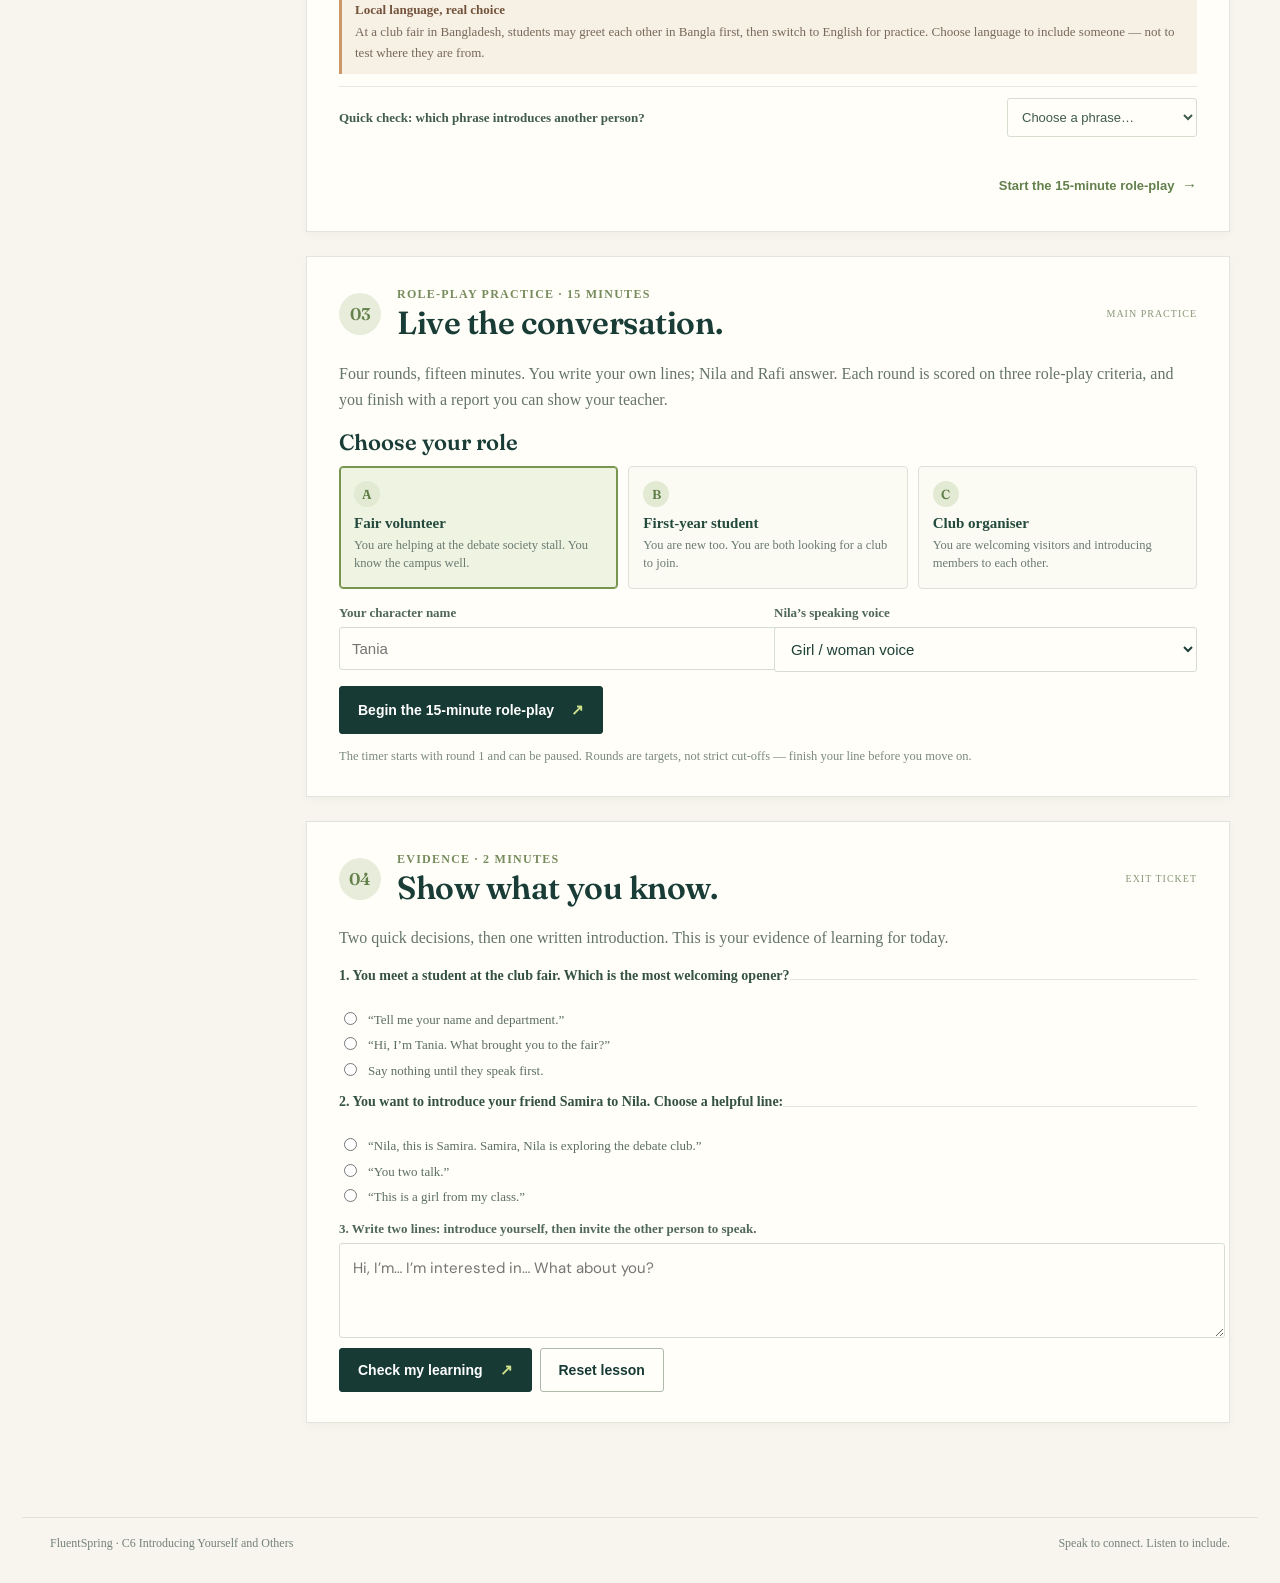
==== commit 86b41752: "Rebuild practice as a 15-minute, four-round role-play with scoring and report" ====
--- a/index.html
+++ b/index.html
@@ -1,30 +1,254 @@
 <!doctype html>
 <html lang="en">
 <head>
-  <meta charset="utf-8"><meta name="viewport" content="width=device-width, initial-scale=1"><meta name="theme-color" content="#173a35">
-  <meta name="description" content="A 15-minute English lesson: introduce yourself and others in everyday Bangladesh.">
-  <title>First Hello — FluentSpring C6</title>
-  <link rel="preconnect" href="https://fonts.googleapis.com"><link rel="preconnect" href="https://fonts.gstatic.com" crossorigin>
+  <meta charset="utf-8">
+  <meta name="viewport" content="width=device-width, initial-scale=1">
+  <meta name="theme-color" content="#173a35">
+  <meta name="description" content="FluentSpring C6 — a 15-minute role-play English lesson: introduce yourself and others at a campus club fair.">
+  <title>First Hello — FluentSpring C6 role-play</title>
+  <link rel="preconnect" href="https://fonts.googleapis.com">
+  <link rel="preconnect" href="https://fonts.gstatic.com" crossorigin>
   <link href="https://fonts.googleapis.com/css2?family=DM+Sans:wght@400;500;600;700&family=Fraunces:opsz,wght@9..144,500;9..144,600;9..144,700&display=swap" rel="stylesheet">
   <link rel="stylesheet" href="lesson.css">
 </head>
 <body class="lesson-page">
-  <header class="lesson-header"><a class="lesson-brand" href="#start"><span class="brand-mark">f</span><span>FluentSpring<small>C6 · Speaking lab</small></span></a><nav class="lesson-nav" aria-label="Lesson navigation"><a href="#mission">Mission</a><a href="#mission">Conversation practice</a><a href="#extra-practice">More practice</a><a href="#check">Show what you know</a></nav><div class="timer-pill" aria-live="polite"><span class="timer-dot"></span><span id="timer-display">15:00</span><span>lesson time</span></div></header>
+  <header class="lesson-header">
+    <a class="lesson-brand" href="#start"><span class="brand-mark">f</span><span>FluentSpring<small>C6 · Speaking lab</small></span></a>
+    <nav class="lesson-nav" aria-label="Lesson navigation">
+      <a href="#warmup">Set the scene</a>
+      <a href="#toolkit">Language</a>
+      <a href="#roleplay">Role-play · 15 min</a>
+      <a href="#check">Evidence</a>
+    </nav>
+    <div class="mode-badge"><span class="live-dot"></span>15-minute role-play</div>
+  </header>
+
   <main class="lesson-shell" id="start">
-    <section class="lesson-hero"><div class="hero-text"><p class="lesson-kicker"><span class="live-dot"></span> Your 15-minute English mission</p><h1>Make room<br>for a <em>hello.</em></h1><p>Meet someone new at a campus club fair. Learn to introduce yourself, introduce a friend, and keep the conversation kind and moving.</p><div class="hero-buttons"><button class="primary-button" id="start-lesson">Start the lesson <span>↗</span></button><button class="outline-button" id="timer-toggle" aria-pressed="false">Start 15-minute timer</button></div><p class="hero-safety">No account. No microphone. Your answers stay in this browser.</p></div><div class="hero-scene" aria-label="Illustrated campus club fair"><div class="scene-sun"></div><div class="scene-sign">CAMPUS CLUB FAIR <span>WELCOME!</span></div><div class="scene-table"></div><div class="scene-person scene-person-a"><i class="head"></i><i class="torso"></i></div><div class="scene-person scene-person-b"><i class="head"></i><i class="torso"></i></div><div class="scene-speech">Hi, I’m Nila!<span></span></div><div class="scene-caption">A familiar setting.<br>A new conversation.</div><div class="scene-leaf leaf-a"></div><div class="scene-leaf leaf-b"></div></div></section>
-    <section class="mission-bar"><div><span class="mission-label">YOUR MISSION · CORE LESSON 15 MIN</span><strong>Help Nila feel welcome at the campus club fair.</strong></div><div class="mission-outcomes"><span>Introduce yourself</span><span>Introduce a friend</span><span>Ask a follow-up</span></div></section>
-    <div class="lesson-layout"><aside class="lesson-rail"><p class="rail-title">TODAY’S ROUTE</p><ol id="lesson-route"><li class="route-active"><span>01</span><div><strong>Warm up</strong><small>Notice the moment</small></div><time>2 min</time></li><li><span>02</span><div><strong>Language toolkit</strong><small>Learn the phrases</small></div><time>3 min</time></li><li><span>03</span><div><strong>Guided mission</strong><small>Build your greeting</small></div><time>4 min</time></li><li><span>04</span><div><strong>Role-play</strong><small>Meet someone new</small></div><time>3 min</time></li><li><span>05</span><div><strong>Extra practice</strong><small>Transfer &amp; kindness check</small></div><time>+3 min</time></li><li><span>06</span><div><strong>Show what you know</strong><small>Exit ticket + feedback</small></div><time>3 min</time></li></ol><div class="rail-note"><span class="rail-note-star">✳</span><p>Good English is not about sounding perfect. It is about helping people feel included.</p></div></aside>
+    <section class="lesson-hero">
+      <div class="hero-text">
+        <p class="lesson-kicker"><span class="live-dot"></span> C6 · Introducing yourself and others</p>
+        <h1>Fifteen minutes.<br>One <em>real</em><br>conversation.</h1>
+        <p>You are at a university club fair in Dhaka. Nila is new and knows nobody. Over four timed rounds you greet her, find common ground, bring your friend Rafi into the circle, and close warmly.</p>
+        <div class="hero-buttons">
+          <button class="primary-button" id="start-lesson">Start the practice <span>↗</span></button>
+          <a class="outline-button" href="#toolkit">Warm up with phrases</a>
+        </div>
+        <p class="hero-safety">15 minutes · 4 role-play rounds · written lines, optional voice · nothing leaves this browser.</p>
+      </div>
+      <div class="hero-scene" aria-label="Illustration of a campus club fair">
+        <div class="scene-sun"></div>
+        <div class="scene-sign">CAMPUS CLUB FAIR <span>WELCOME!</span></div>
+        <div class="scene-table"></div>
+        <div class="scene-person scene-person-a"><i class="head"></i><i class="torso"></i></div>
+        <div class="scene-person scene-person-b"><i class="head"></i><i class="torso"></i></div>
+        <div class="scene-speech">Hi, I’m Nila!<span></span></div>
+        <div class="scene-caption">A familiar setting.<br>A new conversation.</div>
+        <div class="scene-leaf leaf-a"></div>
+        <div class="scene-leaf leaf-b"></div>
+      </div>
+    </section>
+
+    <section class="mission-bar">
+      <div>
+        <span class="mission-label">YOUR MISSION · 15-MINUTE ROLE-PLAY</span>
+        <strong>Make Nila feel welcome — without perfect English.</strong>
+      </div>
+      <div class="mission-outcomes">
+        <span>Greet &amp; introduce</span>
+        <span>Find common ground</span>
+        <span>Introduce a friend</span>
+        <span>Invite &amp; close</span>
+      </div>
+    </section>
+
+    <div class="lesson-layout">
+      <aside class="lesson-rail">
+        <p class="rail-title">TODAY’S ROUTE</p>
+        <ol id="lesson-route">
+          <li class="route-active"><span>01</span><div><strong>Set the scene</strong><small>Notice the social moment</small></div><time>2 min</time></li>
+          <li><span>02</span><div><strong>Language</strong><small>Four moves for a hello</small></div><time>3 min</time></li>
+          <li><span>03</span><div><strong>Role-play</strong><small>Four timed rounds</small></div><time>15 min</time></li>
+          <li><span>04</span><div><strong>Evidence</strong><small>Exit ticket &amp; feedback</small></div><time>2 min</time></li>
+        </ol>
+        <div class="rail-note">
+          <span class="rail-note-star">✳</span>
+          <p>Good English is not about sounding perfect. It is about helping people feel included.</p>
+        </div>
+      </aside>
+
       <div class="lesson-content">
-        <section class="lesson-panel warmup-panel" id="warmup" data-stage="1"><div class="panel-heading"><span class="stage-number">01</span><div><p class="panel-kicker">Warm up · 2 minutes</p><h2>Read the room.</h2></div><span class="stage-state">START HERE</span></div><p class="panel-intro">It is a busy afternoon at a university club fair. You’re beside the debate society table. A new student is standing alone, holding a campus map.</p><div class="context-note"><span class="context-icon">A</span><p><strong>Look beyond the name.</strong> The campus setting, a crowded event, a shared map, and the choice to approach someone all shape how we greet them.</p></div><h3 class="question-title">What could you say to make this student feel welcome?</h3><div class="warmup-options" id="warmup-options"><button class="warmup-option" data-correct="true">“Hi! Is this your first time at the club fair?”</button><button class="warmup-option" data-correct="false">“Why are you standing there alone?”</button><button class="warmup-option" data-correct="false">Say nothing; wait for them to leave.</button></div><div class="teacher-feedback" id="warmup-feedback" aria-live="polite">Choose one. We’ll think about why it works.</div><button class="text-advance" data-next="toolkit">Continue to the language toolkit <span>→</span></button></section>
-        <section class="lesson-panel" id="toolkit" data-stage="2"><div class="panel-heading"><span class="stage-number">02</span><div><p class="panel-kicker">Language toolkit · 3 minutes</p><h2>Four moves, one warm hello.</h2></div><span class="stage-state">NOTICE &amp; TRY</span></div><div class="phrase-cards"><article><span class="phrase-mark">01</span><h3>Open</h3><p>“Hi, I’m <b>Nila</b>.”</p><button class="hear-phrase" data-say="Hi, I'm Nila." data-voice="female">Hear Nila <span>♫</span></button></article><article><span class="phrase-mark">02</span><h3>Connect</h3><p>“I’m studying <b>business</b>.”</p><button class="hear-phrase" data-say="I'm studying business." data-voice="female">Hear Nila <span>♫</span></button></article><article><span class="phrase-mark">03</span><h3>Introduce</h3><p>“This is my friend <b>Rafi</b>.”</p><button class="hear-phrase" data-say="This is my friend Rafi." data-voice="female">Hear Nila <span>♫</span></button></article><article><span class="phrase-mark">04</span><h3>Invite</h3><p>“What are you interested in?”</p><button class="hear-phrase" data-say="What are you interested in?" data-voice="male">Hear Rafi <span>♫</span></button></article></div><div class="language-note"><strong>Local language, real choice</strong><p>At a club fair in Bangladesh, students may greet each other in Bangla first, then switch to English for practice. Choose language to include someone—not to test where they are from.</p></div><div class="mini-check"><label for="notice-answer">Quick check: Which phrase introduces another person?</label><select id="notice-answer"><option value="">Choose a phrase…</option><option value="open">“Hi, I’m Nila.”</option><option value="introduce">“This is my friend Rafi.”</option><option value="invite">“What are you interested in?”</option></select><span id="notice-feedback" aria-live="polite"></span></div><button class="text-advance" data-next="mission">I’m ready for the mission <span>→</span></button></section>
-        <section class="lesson-panel" id="mission" data-stage="3"><div class="panel-heading"><span class="stage-number">03</span><div><p class="panel-kicker">Guided mission · 4 minutes</p><h2>Build a welcome that sounds like you.</h2></div><span class="stage-state">YOUR TURN</span></div><p class="panel-intro">Complete the three moves. Use your own words or pick a starter. Nila gives a friendly response after each one.</p><div class="mission-stepper"><div class="step-tabs" id="step-tabs"><button class="step-tab active" data-step="0">1 · Say hello</button><button class="step-tab" data-step="1">2 · Share a detail</button><button class="step-tab" data-step="2">3 · Ask a question</button></div><div class="mission-prompt"><span id="mission-scene">Nila is at the club table.</span><h3 id="mission-prompt-title">How will you introduce yourself?</h3><label for="mission-answer" id="mission-label">Your words</label><input id="mission-answer" type="text" maxlength="120" placeholder="Hi, I’m …"><div class="starter-list" id="starter-list"></div><div class="mission-actions"><button id="mission-submit" class="primary-button">Say it to Nila <span>↗</span></button><span id="mission-feedback" aria-live="polite">Write a short line to unlock feedback.</span></div></div><div class="mission-dialogue" id="mission-dialogue" aria-live="polite"><div class="dialogue-placeholder">Your mini conversation will appear here.</div></div><div class="guest-voice"><label for="guest-voice">Nila’s speaking voice</label><select id="guest-voice"><option value="female">Girl / woman voice</option><option value="male">Boy / man voice</option></select><button id="replay-last" type="button">Hear Nila’s last reply ♫</button><span id="voice-notice" aria-live="polite"></span></div></section>
-        <section class="lesson-panel" id="roleplay" data-stage="4"><div class="panel-heading"><span class="stage-number">04</span><div><p class="panel-kicker">Role-play · 3 minutes</p><h2>Bring a friend into the circle.</h2></div><span class="stage-state">PRACTISE TOGETHER</span></div><p class="panel-intro">You’re volunteering at the fair. Your classmate Rafi arrives while Nila is looking at the photography club. Introduce them, then invite Nila to speak.</p><div class="roleplay-scene"><div class="roleplay-person"><span class="role-avatar avatar-nila">N</span><p><b>Nila</b><br>“I’m curious about the photography club.”</p></div><div class="roleplay-person"><span class="role-avatar avatar-rafi">R</span><p><b>Rafi</b><br>“I joined last semester.”</p></div></div><label class="field-label" for="roleplay-answer">Write one line that introduces Rafi and gives Nila a way into the conversation.</label><textarea id="roleplay-answer" rows="3" maxlength="200" placeholder="Nila, this is my friend Rafi. He joined the photography club. Rafi, Nila is interested in…"></textarea><div class="roleplay-actions"><button class="primary-button" id="roleplay-check">Check my introduction <span>↗</span></button><button class="outline-button" id="roleplay-model">Show me an example</button></div><div class="assessment-result" id="roleplay-feedback" aria-live="polite"></div><div class="inclusive-tip"><strong>Make room for everyone</strong><span>Use the names and pronouns a person gives you. Invite both people to speak; don’t assume they share the same interests.</span></div></section>
-        <section class="lesson-panel extra-practice" id="extra-practice"><div class="panel-heading"><span class="stage-number">+</span><div><p class="panel-kicker">More practice · 3 minutes</p><h2>Take the hello somewhere new.</h2></div><span class="stage-state">CHOOSE &amp; REHEARSE</span></div><p class="panel-intro">A good introduction changes with the setting. Choose a familiar campus moment and practise a response that feels natural there.</p><label class="field-label" for="situations">Choose your setting</label><select id="situations" class="situation-select"><option value="club">Campus club fair</option><option value="library">Group study at the library</option><option value="festival">University cultural evening</option></select><div class="situation-card"><p id="situation-scene"></p><blockquote><span id="situation-person">Nila</span>: <span id="situation-line"></span></blockquote></div><label class="field-label" for="situation-answer">Write what you would say</label><input id="situation-answer" class="practice-input" maxlength="180" placeholder="Write a welcoming reply…"><div class="starter-list" id="situation-starters"></div><div class="roleplay-actions"><button class="primary-button" id="situation-check">Try this conversation <span>↗</span></button><button class="outline-button" id="situation-replay">Hear partner reply ♫</button></div><div id="situation-dialogue" class="situation-dialogue" aria-live="polite"></div><div id="situation-feedback" class="teacher-feedback" aria-live="polite">Choose a setting, then write one or two lines.</div><div class="repair-challenge"><strong>Kindness check</strong><span>Your group is full. A new student asks to join. Which reply gives them a choice?</span><label><input type="radio" name="repair-choice" value="dismiss"> “We already have enough people.”</label><label><input type="radio" name="repair-choice" value="repair"> “We’re working together on this. Would you like to join us?”</label><button class="outline-button" id="repair-check">Check my choice</button><p id="repair-feedback" aria-live="polite"></p></div></section>
-        <section class="lesson-panel" id="check" data-stage="5"><div class="panel-heading"><span class="stage-number">06</span><div><p class="panel-kicker">Show what you know · 3 minutes</p><h2>Exit ticket: your proof of learning.</h2></div><span class="stage-state">ASSESS &amp; REFLECT</span></div><p class="panel-intro">Choose the strongest next line. Then write one short introduction. Your feedback is based on what you demonstrate here.</p><fieldset class="quiz-question"><legend>1. You meet a student at the club fair. Which is the most welcoming opener?</legend><label><input type="radio" name="quiz1" value="a"> “Tell me your name and department.”</label><label><input type="radio" name="quiz1" value="b"> “Hi, I’m Tania. What brought you to the fair?”</label><label><input type="radio" name="quiz1" value="c"> Say nothing until they speak first.</label></fieldset><fieldset class="quiz-question"><legend>2. You want to introduce your friend Samira to Nila. Choose a helpful line:</legend><label><input type="radio" name="quiz2" value="a"> “Nila, this is Samira. Samira, Nila is exploring the debate club.”</label><label><input type="radio" name="quiz2" value="b"> “You two talk.”</label><label><input type="radio" name="quiz2" value="c"> “This is a girl from my class.”</label></fieldset><label class="field-label" for="exit-answer">3. Write two lines: introduce yourself, then invite the other person to speak.</label><textarea id="exit-answer" rows="3" maxlength="240" placeholder="Hi, I’m… I’m interested in… What about you?"></textarea><div class="assessment-actions"><button id="submit-assessment" class="primary-button">Check my learning <span>↗</span></button><button class="outline-button" id="reset-lesson">Reset lesson</button></div><div class="assessment-result" id="assessment-result" aria-live="polite"></div><div class="completion-stamp" id="completion-stamp" hidden><span>✳</span><div><strong>Mission complete</strong><p>You practised language that helps people feel welcome.</p></div></div></section>
+        <section class="lesson-panel warmup-panel" id="warmup" data-stage="1">
+          <div class="panel-heading">
+            <span class="stage-number">01</span>
+            <div><p class="panel-kicker">Warm up · 2 minutes</p><h2>Read the room.</h2></div>
+            <span class="stage-state">START HERE</span>
+          </div>
+          <p class="panel-intro">It is a busy afternoon at the university club fair. You are beside the debate society table. A new student is standing alone, holding a campus map.</p>
+          <div class="context-note">
+            <span class="context-icon">A</span>
+            <p><strong>Look beyond the name.</strong> The crowded fair, the shared map, the student societies, and the choice to approach someone all shape how we greet them.</p>
+          </div>
+          <h3 class="question-title">What could you say to make this student feel welcome?</h3>
+          <div class="warmup-options" id="warmup-options">
+            <button class="warmup-option" data-correct="true">“Hi! Is this your first time at the club fair?”</button>
+            <button class="warmup-option" data-correct="false">“Why are you standing there alone?”</button>
+            <button class="warmup-option" data-correct="false">Say nothing; wait for them to leave.</button>
+          </div>
+          <div class="teacher-feedback" id="warmup-feedback" aria-live="polite">Choose one. We’ll think about why it works.</div>
+          <button class="text-advance" data-next="toolkit">Continue to the language toolkit <span>→</span></button>
+        </section>
+
+        <section class="lesson-panel" id="toolkit" data-stage="2">
+          <div class="panel-heading">
+            <span class="stage-number">02</span>
+            <div><p class="panel-kicker">Language toolkit · 3 minutes</p><h2>Four moves, one warm hello.</h2></div>
+            <span class="stage-state">PREPARE</span>
+          </div>
+          <p class="panel-intro">These four lines are the backbone of the role-play. Listen, then say them in your own way.</p>
+          <div class="phrase-cards">
+            <article><span class="phrase-mark">01</span><h3>Open</h3><p>“Hi, I’m <b>Nila</b>.”</p><button class="hear-phrase" data-say="Hi, I'm Nila." data-voice="female">Hear Nila <span>♫</span></button></article>
+            <article><span class="phrase-mark">02</span><h3>Connect</h3><p>“I’m studying <b>business</b>.”</p><button class="hear-phrase" data-say="I'm studying business." data-voice="female">Hear Nila <span>♫</span></button></article>
+            <article><span class="phrase-mark">03</span><h3>Introduce</h3><p>“This is my friend <b>Rafi</b>.”</p><button class="hear-phrase" data-say="This is my friend Rafi." data-voice="female">Hear Nila <span>♫</span></button></article>
+            <article><span class="phrase-mark">04</span><h3>Invite</h3><p>“Would you like to join us?”</p><button class="hear-phrase" data-say="Would you like to join us?" data-voice="male">Hear Rafi <span>♫</span></button></article>
+          </div>
+          <div class="language-note">
+            <strong>Local language, real choice</strong>
+            <p>At a club fair in Bangladesh, students may greet each other in Bangla first, then switch to English for practice. Choose language to include someone — not to test where they are from.</p>
+          </div>
+          <div class="mini-check">
+            <label for="notice-answer">Quick check: which phrase introduces another person?</label>
+            <select id="notice-answer">
+              <option value="">Choose a phrase…</option>
+              <option value="open">“Hi, I’m Nila.”</option>
+              <option value="introduce">“This is my friend Rafi.”</option>
+              <option value="invite">“Would you like to join us?”</option>
+            </select>
+            <span id="notice-feedback" aria-live="polite"></span>
+          </div>
+          <button class="text-advance" data-next="roleplay">Start the 15-minute role-play <span>→</span></button>
+        </section>
+
+        <section class="lesson-panel rp-studio" id="roleplay" data-stage="3">
+          <div class="panel-heading">
+            <span class="stage-number">03</span>
+            <div><p class="panel-kicker">Role-play practice · 15 minutes</p><h2>Live the conversation.</h2></div>
+            <span class="stage-state">MAIN PRACTICE</span>
+          </div>
+          <p class="panel-intro">Four rounds, fifteen minutes. You write your own lines; Nila and Rafi answer. Each round is scored on three role-play criteria, and you finish with a report you can show your teacher.</p>
+
+          <div class="rp-setup" id="rp-setup">
+            <h3>Choose your role</h3>
+            <div class="role-cards" id="role-cards">
+              <label class="role-card">
+                <input type="radio" name="rp-role" value="volunteer" checked>
+                <span class="role-tag">A</span>
+                <strong>Fair volunteer</strong>
+                <small>You are helping at the debate society stall. You know the campus well.</small>
+              </label>
+              <label class="role-card">
+                <input type="radio" name="rp-role" value="newcomer">
+                <span class="role-tag">B</span>
+                <strong>First-year student</strong>
+                <small>You are new too. You are both looking for a club to join.</small>
+              </label>
+              <label class="role-card">
+                <input type="radio" name="rp-role" value="host">
+                <span class="role-tag">C</span>
+                <strong>Club organiser</strong>
+                <small>You are welcoming visitors and introducing members to each other.</small>
+              </label>
+            </div>
+            <div class="rp-setup-row">
+              <div>
+                <label for="rp-name">Your character name</label>
+                <input id="rp-name" maxlength="24" placeholder="Tania" autocomplete="off">
+              </div>
+              <div>
+                <label for="rp-voice">Nila’s speaking voice</label>
+                <select id="rp-voice">
+                  <option value="female">Girl / woman voice</option>
+                  <option value="male">Boy / man voice</option>
+                </select>
+              </div>
+            </div>
+            <button class="primary-button" id="rp-begin">Begin the 15-minute role-play <span>↗</span></button>
+            <p class="rp-note">The timer starts with round 1 and can be paused. Rounds are targets, not strict cut-offs — finish your line before you move on.</p>
+          </div>
+
+          <div class="rp-player" id="rp-player" hidden>
+            <div class="rp-timer">
+              <div class="rp-clock"><strong id="rp-clock">15:00</strong><span>practice time left</span></div>
+              <div class="rp-meta"><span id="rp-round-label">Round 1 of 4</span><span id="rp-window">0:00–3:30</span></div>
+              <button class="outline-button rp-pause" id="rp-pause" type="button">Pause</button>
+              <div class="rp-bar"><i id="rp-bar"></i></div>
+            </div>
+            <p class="rp-scene" id="rp-scene"></p>
+            <div class="rp-dialogue" id="rp-dialogue" aria-live="polite"></div>
+            <h3 class="rp-task" id="rp-task"></h3>
+            <ul class="rp-criteria" id="rp-criteria" aria-label="What this round is scored on"></ul>
+            <label class="field-label" for="rp-answer" id="rp-label">Your line</label>
+            <textarea id="rp-answer" rows="3" maxlength="240"></textarea>
+            <div class="starter-list" id="rp-starters"></div>
+            <div class="rp-actions">
+              <button class="primary-button" id="rp-submit">Say your line <span>↗</span></button>
+              <button class="outline-button" id="rp-model">Show a model line</button>
+              <button class="outline-button" id="rp-say" hidden>Hear that again ♫</button>
+            </div>
+            <div class="assessment-result" id="rp-feedback" aria-live="polite"></div>
+            <p class="voice-status" id="rp-voice-status" aria-live="polite"></p>
+          </div>
+
+          <div class="rp-report" id="rp-report" hidden>
+            <h3>Role-play report</h3>
+            <p id="rp-report-summary"></p>
+            <div id="rp-report-body"></div>
+            <div class="assessment-actions">
+              <button class="primary-button" id="rp-again">Run it again</button>
+              <button class="outline-button" id="rp-copy">Copy transcript</button>
+            </div>
+            <p class="rp-copy-note" id="rp-copy-note" aria-live="polite"></p>
+          </div>
+        </section>
+
+        <section class="lesson-panel" id="check" data-stage="4">
+          <div class="panel-heading">
+            <span class="stage-number">04</span>
+            <div><p class="panel-kicker">Evidence · 2 minutes</p><h2>Show what you know.</h2></div>
+            <span class="stage-state">EXIT TICKET</span>
+          </div>
+          <p class="panel-intro">Two quick decisions, then one written introduction. This is your evidence of learning for today.</p>
+          <fieldset class="quiz-question">
+            <legend>1. You meet a student at the club fair. Which is the most welcoming opener?</legend>
+            <label><input type="radio" name="quiz1" value="a"> “Tell me your name and department.”</label>
+            <label><input type="radio" name="quiz1" value="b"> “Hi, I’m Tania. What brought you to the fair?”</label>
+            <label><input type="radio" name="quiz1" value="c"> Say nothing until they speak first.</label>
+          </fieldset>
+          <fieldset class="quiz-question">
+            <legend>2. You want to introduce your friend Samira to Nila. Choose a helpful line:</legend>
+            <label><input type="radio" name="quiz2" value="a"> “Nila, this is Samira. Samira, Nila is exploring the debate club.”</label>
+            <label><input type="radio" name="quiz2" value="b"> “You two talk.”</label>
+            <label><input type="radio" name="quiz2" value="c"> “This is a girl from my class.”</label>
+          </fieldset>
+          <label class="field-label" for="exit-answer">3. Write two lines: introduce yourself, then invite the other person to speak.</label>
+          <textarea id="exit-answer" rows="3" maxlength="240" placeholder="Hi, I’m… I’m interested in… What about you?"></textarea>
+          <div class="assessment-actions">
+            <button id="submit-assessment" class="primary-button">Check my learning <span>↗</span></button>
+            <button class="outline-button" id="reset-lesson">Reset lesson</button>
+          </div>
+          <div class="assessment-result" id="assessment-result" aria-live="polite"></div>
+          <div class="completion-stamp" id="completion-stamp" hidden>
+            <span>✳</span>
+            <div><strong>Lesson complete</strong><p>You practised language that helps people feel welcome.</p></div>
+          </div>
+        </section>
       </div>
     </div>
   </main>
-  <footer class="lesson-footer"><span>FluentSpring · C6 Introducing Yourself and Others</span><span>Speak to connect. Listen to include.</span></footer>
+
+  <footer class="lesson-footer">
+    <span>FluentSpring · C6 Introducing Yourself and Others</span>
+    <span>Speak to connect. Listen to include.</span>
+  </footer>
   <script defer src="lesson.js"></script>
 </body>
 </html>
--- a/lesson.css
+++ b/lesson.css
@@ -7,3 +7,62 @@
 @media(max-width:900px){.lesson-header{flex-wrap:wrap;justify-content:space-between}.lesson-nav{order:3;width:100%;justify-content:center;flex-wrap:wrap}.lesson-nav a{font-size:13px;min-height:42px}.lesson-panel h2{font-size:29px}}
 @media(max-width:680px){.lesson-header{padding:10px 12px;gap:8px}.lesson-nav{display:flex;order:3;gap:5px;justify-content:flex-start;overflow-x:auto;flex-wrap:nowrap;width:100%;padding-bottom:3px}.lesson-nav a{white-space:nowrap;min-height:42px;padding:0 11px;font-size:12px}.lesson-brand{font-size:18px}.lesson-brand small{font-size:9px}.timer-pill{font-size:12px;padding:7px}.timer-pill>span:last-child{font-size:9px}.lesson-panel{padding:20px 15px}.lesson-panel h2{font-size:25px}.panel-intro,.hero-text>p:not(.lesson-kicker){font-size:14px}.warmup-option{font-size:13px}.phrase-cards p{font-size:12px}.step-tab{font-size:10px}.lesson-rail li>div strong{font-size:9px}.lesson-footer{font-size:11px}}
 
+
+/* ---------- 15-minute role-play studio ---------- */
+.mode-badge{display:inline-flex;align-items:center;gap:8px;padding:10px 14px;border-radius:999px;background:#eef1e5;border:1px solid #d9e0ce;color:#355348;font-size:13px;font-weight:700;white-space:nowrap}
+.rp-studio{background:#fffef9}
+.rp-setup h3,.rp-report h3{font:600 22px/1.2 Fraunces,serif;color:#193d36;margin:0 0 10px}
+.role-cards{display:grid;grid-template-columns:repeat(3,1fr);gap:10px;margin:0 0 16px}
+.role-card{position:relative;display:block;padding:14px 14px 15px;border:1px solid #dce2d6;border-radius:4px;background:#fbfbf4;cursor:pointer;transition:border-color .15s,background .15s,box-shadow .15s}
+.role-card:hover{border-color:#a9bc85;background:#f3f6ea}
+.role-card input{position:absolute;opacity:0;pointer-events:none}
+.role-card:has(input:checked){border-color:#78964f;background:#eef3e2;box-shadow:inset 0 0 0 1px #78964f}
+.role-card:has(input:focus-visible){outline:3px solid #b4d579;outline-offset:2px}
+.role-tag{display:inline-grid;place-items:center;width:26px;height:26px;border-radius:50%;background:#e2ead3;color:#5c7a44;font:600 13px Fraunces,serif;margin-bottom:8px}
+.role-card strong{display:block;font-size:15px;color:#244a3d;margin-bottom:4px}
+.role-card small{display:block;font-size:12.5px;line-height:1.5;color:#6b7a70}
+.rp-setup-row{display:grid;grid-template-columns:1fr 1fr;gap:12px;margin-bottom:14px}
+.rp-setup-row label{display:block;font-size:13px;font-weight:700;color:#50675b;margin-bottom:6px}
+.rp-setup-row input,.rp-setup-row select{width:100%;padding:12px;border:1px solid #d6ded2;border-radius:3px;background:#fffef9;font-size:15px;color:#1d4038;outline:none}
+.rp-setup-row input:focus,.rp-setup-row select:focus{border-color:#8ea56e;box-shadow:0 0 0 3px #8ea56c22}
+.rp-note{font-size:12.5px;line-height:1.6;color:#7b897e;margin:12px 0 0}
+.rp-player{border:1px solid #e1e5dc;border-radius:5px;background:#f6f6ef;padding:16px}
+.rp-timer{display:grid;grid-template-columns:auto 1fr auto;gap:14px;align-items:center;padding:12px 14px;background:#173a35;border-radius:4px;color:#fff}
+.rp-clock{display:flex;flex-direction:column;line-height:1}
+.rp-clock strong{font:600 30px Fraunces,serif;letter-spacing:-.5px;color:#d8e7a9}
+.rp-clock span{font-size:10px;letter-spacing:1px;text-transform:uppercase;color:#a9bd9f;margin-top:5px}
+.rp-meta{display:flex;gap:10px;flex-wrap:wrap;justify-content:center;font-size:12px;color:#dbe6d5;font-weight:600}
+.rp-meta span{padding:5px 9px;border:1px solid #4d6b5f;border-radius:20px}
+.rp-pause{min-height:38px;background:transparent;border-color:#6c8a7c;color:#eaf2e2;font-size:12px}
+.rp-pause:hover{background:#244b43;color:#fff}
+.rp-bar{grid-column:1/-1;height:6px;background:#2f544a;border-radius:20px;overflow:hidden}
+.rp-bar i{display:block;height:100%;width:0;background:linear-gradient(90deg,#a8c777,#d8e7a9);transition:width .4s linear}
+.rp-scene{margin:14px 0 10px;font:italic 15px/1.55 Fraunces,serif;color:#5a6f61}
+.rp-dialogue{display:flex;flex-direction:column;gap:9px;max-height:280px;overflow:auto;padding:12px;background:#fffef9;border:1px solid #e2e6dc;border-radius:4px;min-height:70px}
+.rp-bubble{max-width:82%;padding:10px 13px;border-radius:11px;font-size:13.5px;line-height:1.55}
+.rp-bubble b{display:block;font-size:10px;letter-spacing:.6px;text-transform:uppercase;margin-bottom:3px}
+.rp-bubble p{margin:0}
+.rp-you{align-self:flex-end;background:#e4edda;color:#2c4a3b;border-bottom-right-radius:2px}
+.rp-you b{color:#68834a}
+.rp-partner{align-self:flex-start;background:#f2f3ea;color:#314e42;border:1px solid #e2e6dc;border-bottom-left-radius:2px}
+.rp-partner b{color:#a2714f}
+.rp-task{font:600 20px/1.3 Fraunces,serif;color:#1e4238;margin:14px 0 8px}
+.rp-criteria{display:flex;flex-wrap:wrap;gap:7px;list-style:none;margin:0 0 13px;padding:0}
+.rp-criteria li{padding:6px 10px;border-radius:20px;background:#e9eedd;color:#55703f;font-size:12px;font-weight:600}
+.rp-criteria li::before{content:"✓ ";color:#7d9953}
+.rp-player textarea{display:block;width:100%;padding:13px;border:1px solid #d6ded2;border-radius:3px;background:#fffef9;font-size:15px;line-height:1.5;color:#1d4038;outline:none;resize:vertical}
+.rp-player textarea:focus{border-color:#8ea56e;box-shadow:0 0 0 3px #8ea56c22}
+.rp-actions{display:flex;flex-wrap:wrap;gap:9px;margin-top:11px}
+.rp-actions .primary-button,.rp-actions .outline-button{min-height:44px;font-size:13px}
+.rp-report{margin-top:4px;padding:18px;border:1px solid #dfe5d5;border-radius:5px;background:#f8f8ef}
+#rp-report-summary{font-size:15px;line-height:1.6;color:#34503f;margin:0 0 14px;font-weight:600}
+.rp-score-card{padding:12px 14px;background:#fffef9;border:1px solid #e2e7da;border-radius:4px;margin-bottom:9px}
+.rp-score-head{display:flex;justify-content:space-between;align-items:center;gap:10px}
+.rp-score-head strong{font-size:14px;color:#244a3d}
+.rp-score-head span{font:600 16px Fraunces,serif;color:#68844a;background:#eaf0dd;padding:3px 9px;border-radius:20px}
+.rp-quote{margin:8px 0 0;font-size:13px;line-height:1.55;color:#5c6f63;font-style:italic}
+.rp-fix{margin:8px 0 0;padding-left:18px;font-size:12.5px;line-height:1.55;color:#8a6a51}
+.rp-next{margin:12px 0 0;padding:11px 13px;background:#eef1e5;border-left:3px solid #8ba55f;font-size:13.5px;line-height:1.55;color:#3f5a49}
+.rp-copy-note{min-height:18px;margin:8px 0 0;font-size:12.5px;color:#5f7a4a}
+@media(max-width:900px){.role-cards{grid-template-columns:1fr}.rp-setup-row{grid-template-columns:1fr}.rp-timer{grid-template-columns:1fr auto}.rp-meta{grid-column:1/-1;justify-content:flex-start}.rp-clock strong{font-size:26px}.mode-badge{display:none}}
+@media(max-width:680px){.rp-player{padding:12px}.rp-bubble{max-width:92%}.rp-actions .primary-button,.rp-actions .outline-button{width:100%}.rp-criteria li{font-size:11px}}
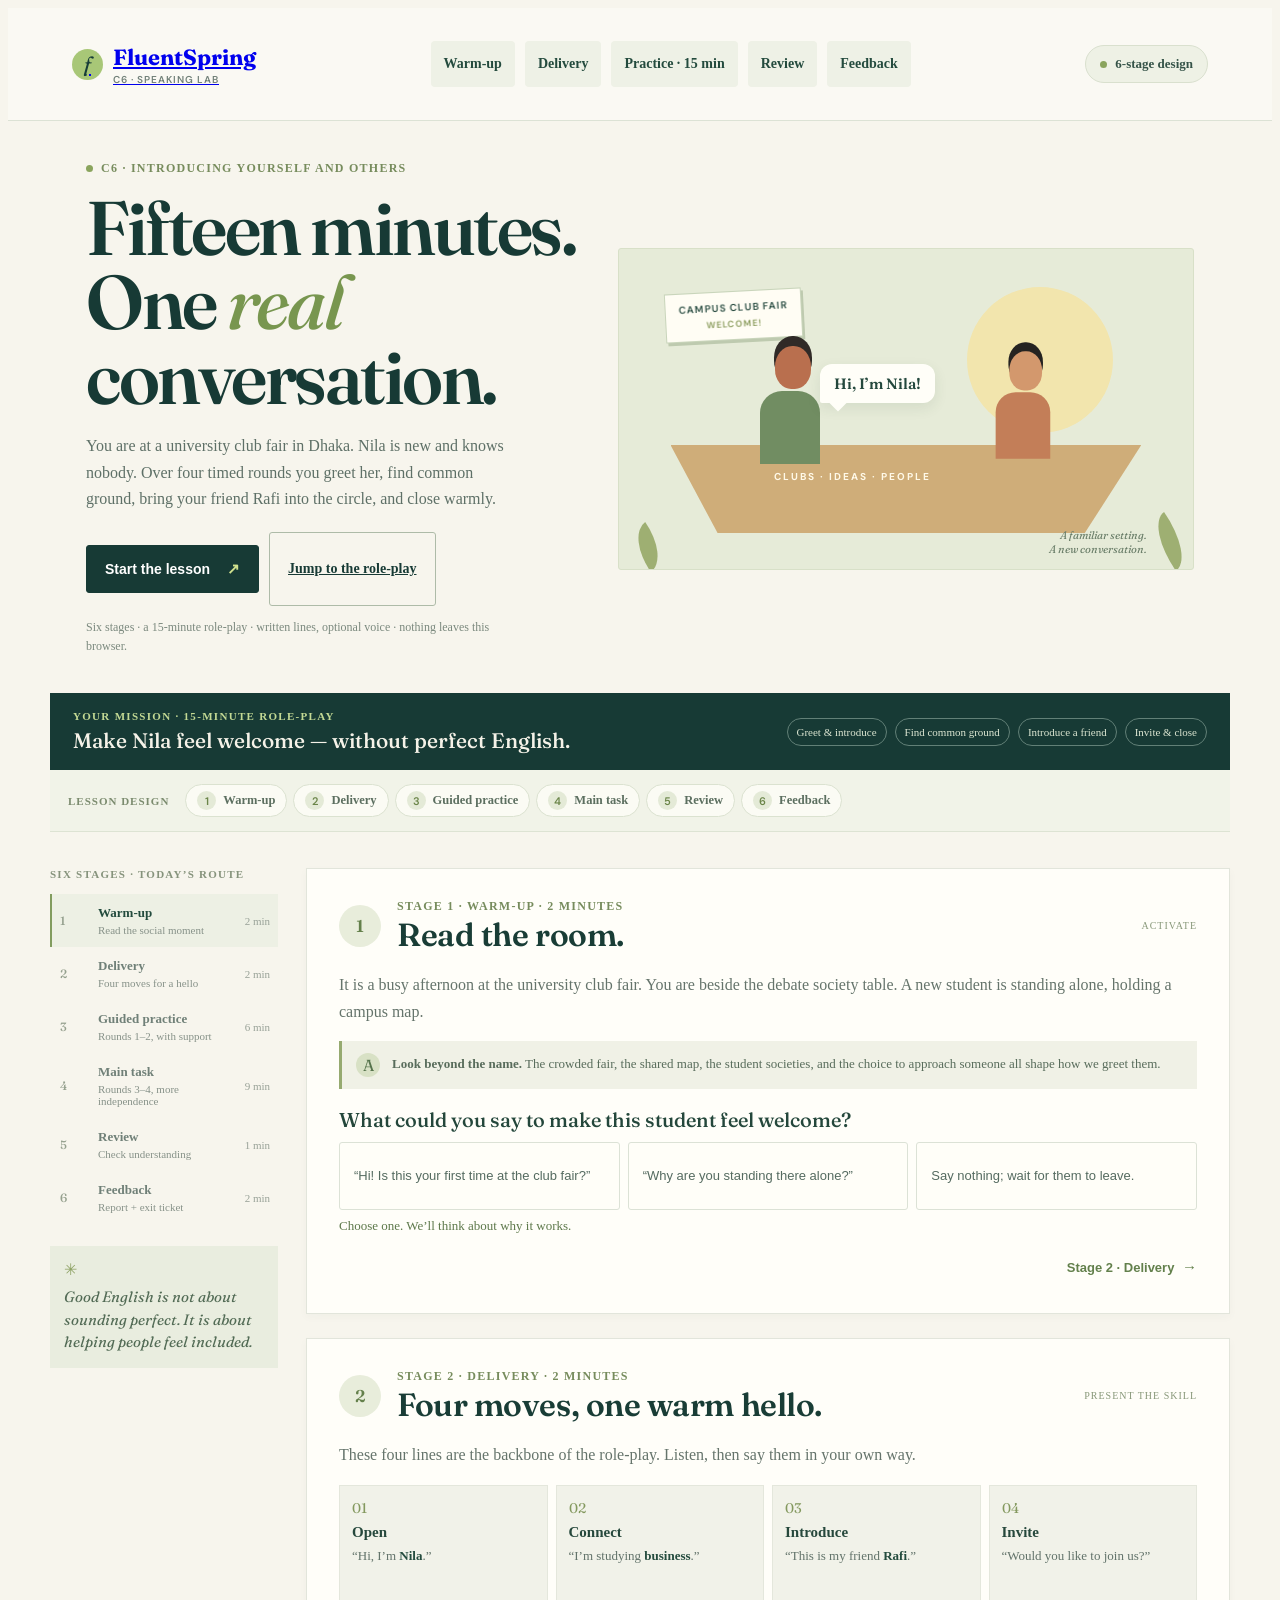
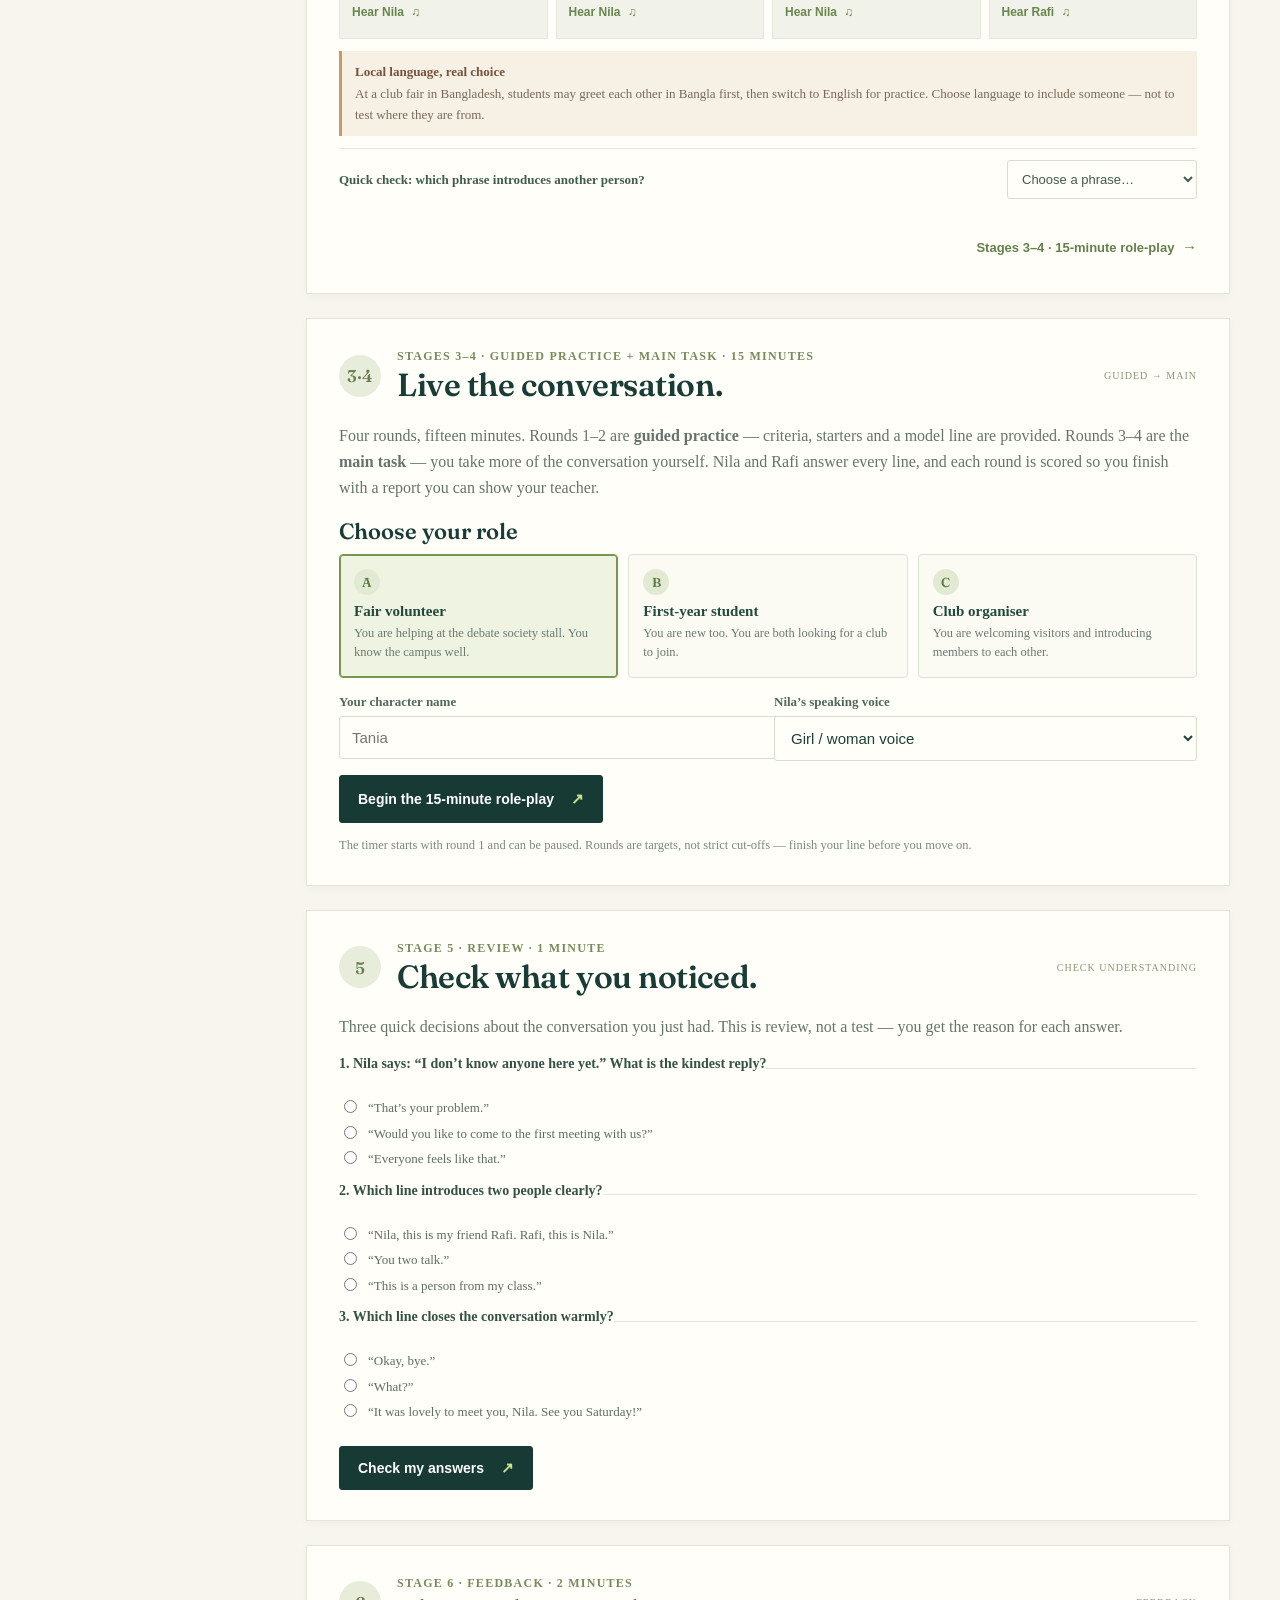
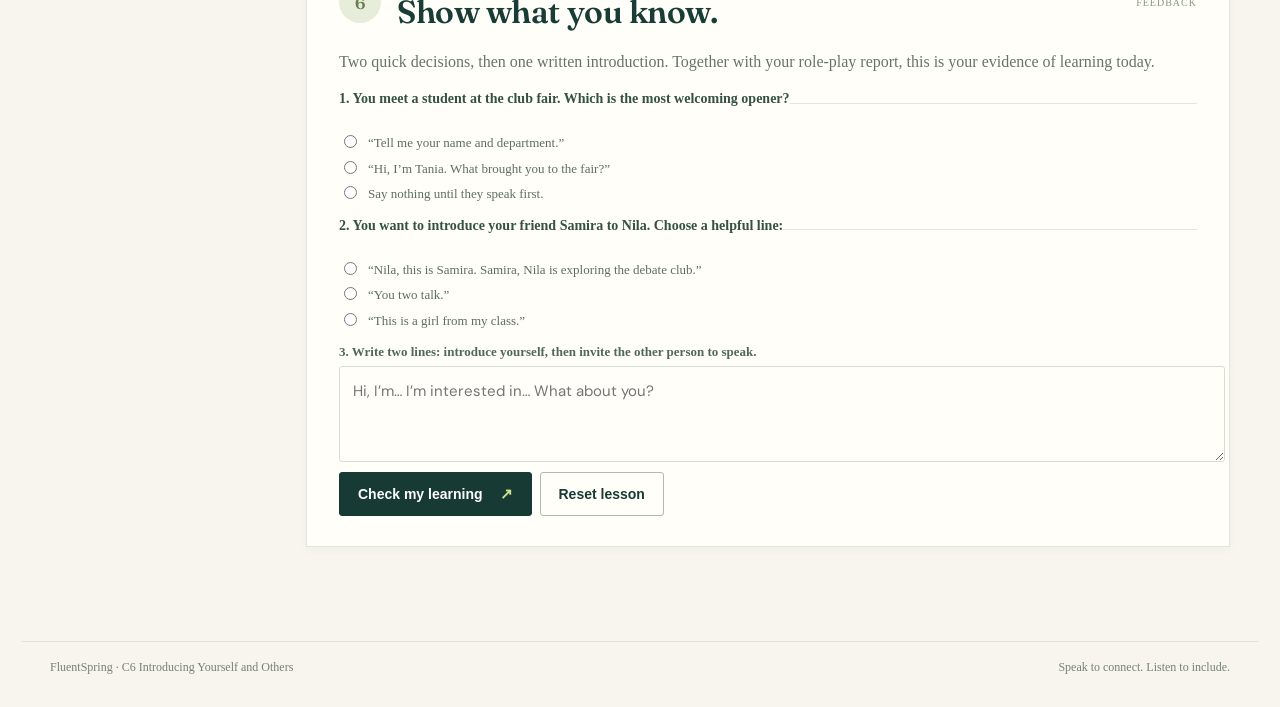
==== commit 7dbfe58d: "Make the six-stage lesson design explicit on the site" ====
--- a/index.html
+++ b/index.html
@@ -4,7 +4,7 @@
   <meta charset="utf-8">
   <meta name="viewport" content="width=device-width, initial-scale=1">
   <meta name="theme-color" content="#173a35">
-  <meta name="description" content="FluentSpring C6 — a 15-minute role-play English lesson: introduce yourself and others at a campus club fair.">
+  <meta name="description" content="FluentSpring C6 — a six-stage English lesson built around a 15-minute role-play: introduce yourself and others at a campus club fair.">
   <title>First Hello — FluentSpring C6 role-play</title>
   <link rel="preconnect" href="https://fonts.googleapis.com">
   <link rel="preconnect" href="https://fonts.gstatic.com" crossorigin>
@@ -15,12 +15,13 @@
   <header class="lesson-header">
     <a class="lesson-brand" href="#start"><span class="brand-mark">f</span><span>FluentSpring<small>C6 · Speaking lab</small></span></a>
     <nav class="lesson-nav" aria-label="Lesson navigation">
-      <a href="#warmup">Set the scene</a>
-      <a href="#toolkit">Language</a>
-      <a href="#roleplay">Role-play · 15 min</a>
-      <a href="#check">Evidence</a>
+      <a href="#warmup">Warm-up</a>
+      <a href="#toolkit">Delivery</a>
+      <a href="#roleplay">Practice · 15 min</a>
+      <a href="#review">Review</a>
+      <a href="#check">Feedback</a>
     </nav>
-    <div class="mode-badge"><span class="live-dot"></span>15-minute role-play</div>
+    <div class="mode-badge"><span class="live-dot"></span>6-stage design</div>
   </header>
 
   <main class="lesson-shell" id="start">
@@ -30,10 +31,10 @@
         <h1>Fifteen minutes.<br>One <em>real</em><br>conversation.</h1>
         <p>You are at a university club fair in Dhaka. Nila is new and knows nobody. Over four timed rounds you greet her, find common ground, bring your friend Rafi into the circle, and close warmly.</p>
         <div class="hero-buttons">
-          <button class="primary-button" id="start-lesson">Start the practice <span>↗</span></button>
-          <a class="outline-button" href="#toolkit">Warm up with phrases</a>
+          <button class="primary-button" id="start-lesson">Start the lesson <span>↗</span></button>
+          <a class="outline-button" href="#roleplay">Jump to the role-play</a>
         </div>
-        <p class="hero-safety">15 minutes · 4 role-play rounds · written lines, optional voice · nothing leaves this browser.</p>
+        <p class="hero-safety">Six stages · a 15-minute role-play · written lines, optional voice · nothing leaves this browser.</p>
       </div>
       <div class="hero-scene" aria-label="Illustration of a campus club fair">
         <div class="scene-sun"></div>
@@ -61,14 +62,28 @@
       </div>
     </section>
 
+    <section class="framework-strip" aria-label="Six-stage lesson design">
+      <span class="framework-label">Lesson design</span>
+      <ol id="framework-list">
+        <li><b>1</b><span>Warm-up</span></li>
+        <li><b>2</b><span>Delivery</span></li>
+        <li><b>3</b><span>Guided practice</span></li>
+        <li><b>4</b><span>Main task</span></li>
+        <li><b>5</b><span>Review</span></li>
+        <li><b>6</b><span>Feedback</span></li>
+      </ol>
+    </section>
+
     <div class="lesson-layout">
       <aside class="lesson-rail">
-        <p class="rail-title">TODAY’S ROUTE</p>
+        <p class="rail-title">SIX STAGES · TODAY’S ROUTE</p>
         <ol id="lesson-route">
-          <li class="route-active"><span>01</span><div><strong>Set the scene</strong><small>Notice the social moment</small></div><time>2 min</time></li>
-          <li><span>02</span><div><strong>Language</strong><small>Four moves for a hello</small></div><time>3 min</time></li>
-          <li><span>03</span><div><strong>Role-play</strong><small>Four timed rounds</small></div><time>15 min</time></li>
-          <li><span>04</span><div><strong>Evidence</strong><small>Exit ticket &amp; feedback</small></div><time>2 min</time></li>
+          <li class="route-active"><span>1</span><div><strong>Warm-up</strong><small>Read the social moment</small></div><time>2 min</time></li>
+          <li><span>2</span><div><strong>Delivery</strong><small>Four moves for a hello</small></div><time>2 min</time></li>
+          <li><span>3</span><div><strong>Guided practice</strong><small>Rounds 1–2, with support</small></div><time>6 min</time></li>
+          <li><span>4</span><div><strong>Main task</strong><small>Rounds 3–4, more independence</small></div><time>9 min</time></li>
+          <li><span>5</span><div><strong>Review</strong><small>Check understanding</small></div><time>1 min</time></li>
+          <li><span>6</span><div><strong>Feedback</strong><small>Report + exit ticket</small></div><time>2 min</time></li>
         </ol>
         <div class="rail-note">
           <span class="rail-note-star">✳</span>
@@ -79,9 +94,9 @@
       <div class="lesson-content">
         <section class="lesson-panel warmup-panel" id="warmup" data-stage="1">
           <div class="panel-heading">
-            <span class="stage-number">01</span>
-            <div><p class="panel-kicker">Warm up · 2 minutes</p><h2>Read the room.</h2></div>
-            <span class="stage-state">START HERE</span>
+            <span class="stage-number">1</span>
+            <div><p class="panel-kicker">Stage 1 · Warm-up · 2 minutes</p><h2>Read the room.</h2></div>
+            <span class="stage-state">ACTIVATE</span>
           </div>
           <p class="panel-intro">It is a busy afternoon at the university club fair. You are beside the debate society table. A new student is standing alone, holding a campus map.</p>
           <div class="context-note">
@@ -95,14 +110,14 @@
             <button class="warmup-option" data-correct="false">Say nothing; wait for them to leave.</button>
           </div>
           <div class="teacher-feedback" id="warmup-feedback" aria-live="polite">Choose one. We’ll think about why it works.</div>
-          <button class="text-advance" data-next="toolkit">Continue to the language toolkit <span>→</span></button>
+          <button class="text-advance" data-next="toolkit">Stage 2 · Delivery <span>→</span></button>
         </section>
 
         <section class="lesson-panel" id="toolkit" data-stage="2">
           <div class="panel-heading">
-            <span class="stage-number">02</span>
-            <div><p class="panel-kicker">Language toolkit · 3 minutes</p><h2>Four moves, one warm hello.</h2></div>
-            <span class="stage-state">PREPARE</span>
+            <span class="stage-number">2</span>
+            <div><p class="panel-kicker">Stage 2 · Delivery · 2 minutes</p><h2>Four moves, one warm hello.</h2></div>
+            <span class="stage-state">PRESENT THE SKILL</span>
           </div>
           <p class="panel-intro">These four lines are the backbone of the role-play. Listen, then say them in your own way.</p>
           <div class="phrase-cards">
@@ -125,16 +140,16 @@
             </select>
             <span id="notice-feedback" aria-live="polite"></span>
           </div>
-          <button class="text-advance" data-next="roleplay">Start the 15-minute role-play <span>→</span></button>
+          <button class="text-advance" data-next="roleplay">Stages 3–4 · 15-minute role-play <span>→</span></button>
         </section>
 
         <section class="lesson-panel rp-studio" id="roleplay" data-stage="3">
           <div class="panel-heading">
-            <span class="stage-number">03</span>
-            <div><p class="panel-kicker">Role-play practice · 15 minutes</p><h2>Live the conversation.</h2></div>
-            <span class="stage-state">MAIN PRACTICE</span>
-          </div>
-          <p class="panel-intro">Four rounds, fifteen minutes. You write your own lines; Nila and Rafi answer. Each round is scored on three role-play criteria, and you finish with a report you can show your teacher.</p>
+            <span class="stage-number">3·4</span>
+            <div><p class="panel-kicker">Stages 3–4 · Guided practice + main task · 15 minutes</p><h2>Live the conversation.</h2></div>
+            <span class="stage-state">GUIDED → MAIN</span>
+          </div>
+          <p class="panel-intro">Four rounds, fifteen minutes. Rounds 1–2 are <strong>guided practice</strong> — criteria, starters and a model line are provided. Rounds 3–4 are the <strong>main task</strong> — you take more of the conversation yourself. Nila and Rafi answer every line, and each round is scored so you finish with a report you can show your teacher.</p>
 
           <div class="rp-setup" id="rp-setup">
             <h3>Choose your role</h3>
@@ -178,7 +193,11 @@
           <div class="rp-player" id="rp-player" hidden>
             <div class="rp-timer">
               <div class="rp-clock"><strong id="rp-clock">15:00</strong><span>practice time left</span></div>
-              <div class="rp-meta"><span id="rp-round-label">Round 1 of 4</span><span id="rp-window">0:00–3:30</span></div>
+              <div class="rp-meta">
+                <span id="rp-phase">Guided practice</span>
+                <span id="rp-round-label">Round 1 of 4</span>
+                <span id="rp-window">0:00–3:00</span>
+              </div>
               <button class="outline-button rp-pause" id="rp-pause" type="button">Pause</button>
               <div class="rp-bar"><i id="rp-bar"></i></div>
             </div>
@@ -210,13 +229,44 @@
           </div>
         </section>
 
-        <section class="lesson-panel" id="check" data-stage="4">
-          <div class="panel-heading">
-            <span class="stage-number">04</span>
-            <div><p class="panel-kicker">Evidence · 2 minutes</p><h2>Show what you know.</h2></div>
-            <span class="stage-state">EXIT TICKET</span>
-          </div>
-          <p class="panel-intro">Two quick decisions, then one written introduction. This is your evidence of learning for today.</p>
+        <section class="lesson-panel" id="review" data-stage="5">
+          <div class="panel-heading">
+            <span class="stage-number">5</span>
+            <div><p class="panel-kicker">Stage 5 · Review · 1 minute</p><h2>Check what you noticed.</h2></div>
+            <span class="stage-state">CHECK UNDERSTANDING</span>
+          </div>
+          <p class="panel-intro">Three quick decisions about the conversation you just had. This is review, not a test — you get the reason for each answer.</p>
+          <fieldset class="quiz-question">
+            <legend>1. Nila says: “I don’t know anyone here yet.” What is the kindest reply?</legend>
+            <label><input type="radio" name="r1" value="a"> “That’s your problem.”</label>
+            <label><input type="radio" name="r1" value="b"> “Would you like to come to the first meeting with us?”</label>
+            <label><input type="radio" name="r1" value="c"> “Everyone feels like that.”</label>
+          </fieldset>
+          <fieldset class="quiz-question">
+            <legend>2. Which line introduces two people clearly?</legend>
+            <label><input type="radio" name="r2" value="a"> “Nila, this is my friend Rafi. Rafi, this is Nila.”</label>
+            <label><input type="radio" name="r2" value="b"> “You two talk.”</label>
+            <label><input type="radio" name="r2" value="c"> “This is a person from my class.”</label>
+          </fieldset>
+          <fieldset class="quiz-question">
+            <legend>3. Which line closes the conversation warmly?</legend>
+            <label><input type="radio" name="r3" value="a"> “Okay, bye.”</label>
+            <label><input type="radio" name="r3" value="b"> “What?”</label>
+            <label><input type="radio" name="r3" value="c"> “It was lovely to meet you, Nila. See you Saturday!”</label>
+          </fieldset>
+          <div class="assessment-actions">
+            <button class="primary-button" id="review-check">Check my answers <span>↗</span></button>
+          </div>
+          <div class="assessment-result" id="review-feedback" aria-live="polite"></div>
+        </section>
+
+        <section class="lesson-panel" id="check" data-stage="6">
+          <div class="panel-heading">
+            <span class="stage-number">6</span>
+            <div><p class="panel-kicker">Stage 6 · Feedback · 2 minutes</p><h2>Show what you know.</h2></div>
+            <span class="stage-state">FEEDBACK</span>
+          </div>
+          <p class="panel-intro">Two quick decisions, then one written introduction. Together with your role-play report, this is your evidence of learning today.</p>
           <fieldset class="quiz-question">
             <legend>1. You meet a student at the club fair. Which is the most welcoming opener?</legend>
             <label><input type="radio" name="quiz1" value="a"> “Tell me your name and department.”</label>
--- a/lesson.css
+++ b/lesson.css
@@ -66,3 +66,13 @@
 .rp-copy-note{min-height:18px;margin:8px 0 0;font-size:12.5px;color:#5f7a4a}
 @media(max-width:900px){.role-cards{grid-template-columns:1fr}.rp-setup-row{grid-template-columns:1fr}.rp-timer{grid-template-columns:1fr auto}.rp-meta{grid-column:1/-1;justify-content:flex-start}.rp-clock strong{font-size:26px}.mode-badge{display:none}}
 @media(max-width:680px){.rp-player{padding:12px}.rp-bubble{max-width:92%}.rp-actions .primary-button,.rp-actions .outline-button{width:100%}.rp-criteria li{font-size:11px}}
+
+/* ---------- Six-stage framework, visible in the lesson ---------- */
+.framework-strip{display:flex;align-items:center;gap:16px;flex-wrap:wrap;padding:14px 18px;background:#f1f3e8;border-bottom:1px solid #dde3d3}
+.framework-label{font-size:11px;letter-spacing:1px;text-transform:uppercase;color:#7b8b6e;font-weight:700}
+.framework-strip ol{display:flex;gap:6px;flex-wrap:wrap;list-style:none;margin:0;padding:0;counter-reset:none}
+.framework-strip li{display:inline-flex;align-items:center;gap:7px;padding:6px 11px;border-radius:999px;background:#fbfbf4;border:1px solid #dbe2d0;color:#5c6f60;font-size:12.5px;font-weight:600;transition:background .2s,border-color .2s,color .2s}
+.framework-strip li b{display:grid;place-items:center;width:19px;height:19px;border-radius:50%;background:#e4ead7;color:#6b8549;font:600 11px 'DM Sans',sans-serif}
+.framework-strip li.is-done{background:#e8efda;border-color:#a8bd83;color:#3f5f39}
+.framework-strip li.is-done b{background:#7e9a56;color:#fff}
+.rp-phase{background:#d9e6b4!important;color:#2f4a26!important;border-color:#b2c98a!important}
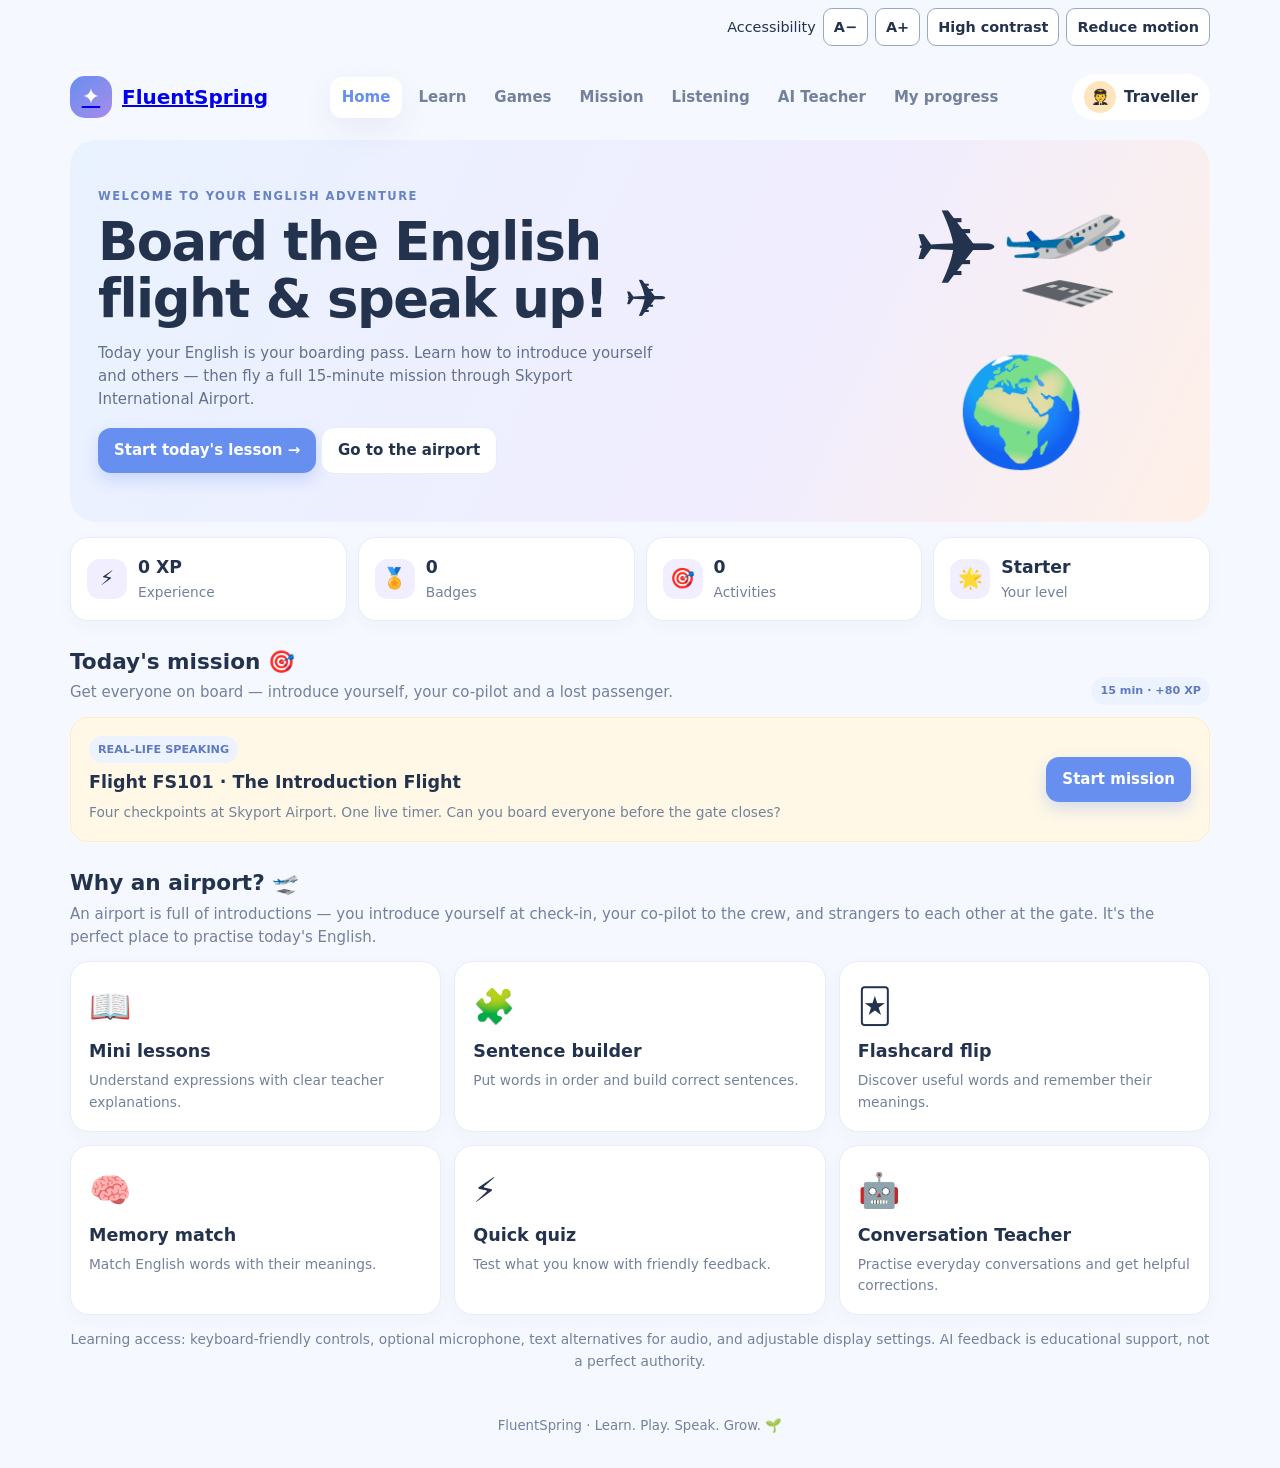
==== commit 9c194dea: "Rebuild as Skyport Airport mission: new analogy, no Nila/Rafi, strict 15-minute clock, AI classroom " ====
--- a/index.html
+++ b/index.html
@@ -1,304 +1,362 @@
 <!doctype html>
 <html lang="en">
 <head>
-  <meta charset="utf-8">
-  <meta name="viewport" content="width=device-width, initial-scale=1">
-  <meta name="theme-color" content="#173a35">
-  <meta name="description" content="FluentSpring C6 — a six-stage English lesson built around a 15-minute role-play: introduce yourself and others at a campus club fair.">
-  <title>First Hello — FluentSpring C6 role-play</title>
-  <link rel="preconnect" href="https://fonts.googleapis.com">
-  <link rel="preconnect" href="https://fonts.gstatic.com" crossorigin>
-  <link href="https://fonts.googleapis.com/css2?family=DM+Sans:wght@400;500;600;700&family=Fraunces:opsz,wght@9..144,500;9..144,600;9..144,700&display=swap" rel="stylesheet">
-  <link rel="stylesheet" href="lesson.css">
-</head>
-<body class="lesson-page">
-  <header class="lesson-header">
-    <a class="lesson-brand" href="#start"><span class="brand-mark">f</span><span>FluentSpring<small>C6 · Speaking lab</small></span></a>
-    <nav class="lesson-nav" aria-label="Lesson navigation">
-      <a href="#warmup">Warm-up</a>
-      <a href="#toolkit">Delivery</a>
-      <a href="#roleplay">Practice · 15 min</a>
-      <a href="#review">Review</a>
-      <a href="#check">Feedback</a>
-    </nav>
-    <div class="mode-badge"><span class="live-dot"></span>6-stage design</div>
-  </header>
-
-  <main class="lesson-shell" id="start">
-    <section class="lesson-hero">
-      <div class="hero-text">
-        <p class="lesson-kicker"><span class="live-dot"></span> C6 · Introducing yourself and others</p>
-        <h1>Fifteen minutes.<br>One <em>real</em><br>conversation.</h1>
-        <p>You are at a university club fair in Dhaka. Nila is new and knows nobody. Over four timed rounds you greet her, find common ground, bring your friend Rafi into the circle, and close warmly.</p>
-        <div class="hero-buttons">
-          <button class="primary-button" id="start-lesson">Start the lesson <span>↗</span></button>
-          <a class="outline-button" href="#roleplay">Jump to the role-play</a>
-        </div>
-        <p class="hero-safety">Six stages · a 15-minute role-play · written lines, optional voice · nothing leaves this browser.</p>
-      </div>
-      <div class="hero-scene" aria-label="Illustration of a campus club fair">
-        <div class="scene-sun"></div>
-        <div class="scene-sign">CAMPUS CLUB FAIR <span>WELCOME!</span></div>
-        <div class="scene-table"></div>
-        <div class="scene-person scene-person-a"><i class="head"></i><i class="torso"></i></div>
-        <div class="scene-person scene-person-b"><i class="head"></i><i class="torso"></i></div>
-        <div class="scene-speech">Hi, I’m Nila!<span></span></div>
-        <div class="scene-caption">A familiar setting.<br>A new conversation.</div>
-        <div class="scene-leaf leaf-a"></div>
-        <div class="scene-leaf leaf-b"></div>
-      </div>
-    </section>
-
-    <section class="mission-bar">
-      <div>
-        <span class="mission-label">YOUR MISSION · 15-MINUTE ROLE-PLAY</span>
-        <strong>Make Nila feel welcome — without perfect English.</strong>
-      </div>
-      <div class="mission-outcomes">
-        <span>Greet &amp; introduce</span>
-        <span>Find common ground</span>
-        <span>Introduce a friend</span>
-        <span>Invite &amp; close</span>
-      </div>
-    </section>
-
-    <section class="framework-strip" aria-label="Six-stage lesson design">
-      <span class="framework-label">Lesson design</span>
-      <ol id="framework-list">
-        <li><b>1</b><span>Warm-up</span></li>
-        <li><b>2</b><span>Delivery</span></li>
-        <li><b>3</b><span>Guided practice</span></li>
-        <li><b>4</b><span>Main task</span></li>
-        <li><b>5</b><span>Review</span></li>
-        <li><b>6</b><span>Feedback</span></li>
-      </ol>
-    </section>
-
-    <div class="lesson-layout">
-      <aside class="lesson-rail">
-        <p class="rail-title">SIX STAGES · TODAY’S ROUTE</p>
-        <ol id="lesson-route">
-          <li class="route-active"><span>1</span><div><strong>Warm-up</strong><small>Read the social moment</small></div><time>2 min</time></li>
-          <li><span>2</span><div><strong>Delivery</strong><small>Four moves for a hello</small></div><time>2 min</time></li>
-          <li><span>3</span><div><strong>Guided practice</strong><small>Rounds 1–2, with support</small></div><time>6 min</time></li>
-          <li><span>4</span><div><strong>Main task</strong><small>Rounds 3–4, more independence</small></div><time>9 min</time></li>
-          <li><span>5</span><div><strong>Review</strong><small>Check understanding</small></div><time>1 min</time></li>
-          <li><span>6</span><div><strong>Feedback</strong><small>Report + exit ticket</small></div><time>2 min</time></li>
-        </ol>
-        <div class="rail-note">
-          <span class="rail-note-star">✳</span>
-          <p>Good English is not about sounding perfect. It is about helping people feel included.</p>
-        </div>
-      </aside>
-
-      <div class="lesson-content">
-        <section class="lesson-panel warmup-panel" id="warmup" data-stage="1">
-          <div class="panel-heading">
-            <span class="stage-number">1</span>
-            <div><p class="panel-kicker">Stage 1 · Warm-up · 2 minutes</p><h2>Read the room.</h2></div>
-            <span class="stage-state">ACTIVATE</span>
-          </div>
-          <p class="panel-intro">It is a busy afternoon at the university club fair. You are beside the debate society table. A new student is standing alone, holding a campus map.</p>
-          <div class="context-note">
-            <span class="context-icon">A</span>
-            <p><strong>Look beyond the name.</strong> The crowded fair, the shared map, the student societies, and the choice to approach someone all shape how we greet them.</p>
-          </div>
-          <h3 class="question-title">What could you say to make this student feel welcome?</h3>
-          <div class="warmup-options" id="warmup-options">
-            <button class="warmup-option" data-correct="true">“Hi! Is this your first time at the club fair?”</button>
-            <button class="warmup-option" data-correct="false">“Why are you standing there alone?”</button>
-            <button class="warmup-option" data-correct="false">Say nothing; wait for them to leave.</button>
-          </div>
-          <div class="teacher-feedback" id="warmup-feedback" aria-live="polite">Choose one. We’ll think about why it works.</div>
-          <button class="text-advance" data-next="toolkit">Stage 2 · Delivery <span>→</span></button>
-        </section>
-
-        <section class="lesson-panel" id="toolkit" data-stage="2">
-          <div class="panel-heading">
-            <span class="stage-number">2</span>
-            <div><p class="panel-kicker">Stage 2 · Delivery · 2 minutes</p><h2>Four moves, one warm hello.</h2></div>
-            <span class="stage-state">PRESENT THE SKILL</span>
-          </div>
-          <p class="panel-intro">These four lines are the backbone of the role-play. Listen, then say them in your own way.</p>
-          <div class="phrase-cards">
-            <article><span class="phrase-mark">01</span><h3>Open</h3><p>“Hi, I’m <b>Nila</b>.”</p><button class="hear-phrase" data-say="Hi, I'm Nila." data-voice="female">Hear Nila <span>♫</span></button></article>
-            <article><span class="phrase-mark">02</span><h3>Connect</h3><p>“I’m studying <b>business</b>.”</p><button class="hear-phrase" data-say="I'm studying business." data-voice="female">Hear Nila <span>♫</span></button></article>
-            <article><span class="phrase-mark">03</span><h3>Introduce</h3><p>“This is my friend <b>Rafi</b>.”</p><button class="hear-phrase" data-say="This is my friend Rafi." data-voice="female">Hear Nila <span>♫</span></button></article>
-            <article><span class="phrase-mark">04</span><h3>Invite</h3><p>“Would you like to join us?”</p><button class="hear-phrase" data-say="Would you like to join us?" data-voice="male">Hear Rafi <span>♫</span></button></article>
-          </div>
-          <div class="language-note">
-            <strong>Local language, real choice</strong>
-            <p>At a club fair in Bangladesh, students may greet each other in Bangla first, then switch to English for practice. Choose language to include someone — not to test where they are from.</p>
-          </div>
-          <div class="mini-check">
-            <label for="notice-answer">Quick check: which phrase introduces another person?</label>
-            <select id="notice-answer">
-              <option value="">Choose a phrase…</option>
-              <option value="open">“Hi, I’m Nila.”</option>
-              <option value="introduce">“This is my friend Rafi.”</option>
-              <option value="invite">“Would you like to join us?”</option>
-            </select>
-            <span id="notice-feedback" aria-live="polite"></span>
-          </div>
-          <button class="text-advance" data-next="roleplay">Stages 3–4 · 15-minute role-play <span>→</span></button>
-        </section>
-
-        <section class="lesson-panel rp-studio" id="roleplay" data-stage="3">
-          <div class="panel-heading">
-            <span class="stage-number">3·4</span>
-            <div><p class="panel-kicker">Stages 3–4 · Guided practice + main task · 15 minutes</p><h2>Live the conversation.</h2></div>
-            <span class="stage-state">GUIDED → MAIN</span>
-          </div>
-          <p class="panel-intro">Four rounds, fifteen minutes. Rounds 1–2 are <strong>guided practice</strong> — criteria, starters and a model line are provided. Rounds 3–4 are the <strong>main task</strong> — you take more of the conversation yourself. Nila and Rafi answer every line, and each round is scored so you finish with a report you can show your teacher.</p>
-
-          <div class="rp-setup" id="rp-setup">
-            <h3>Choose your role</h3>
-            <div class="role-cards" id="role-cards">
-              <label class="role-card">
-                <input type="radio" name="rp-role" value="volunteer" checked>
-                <span class="role-tag">A</span>
-                <strong>Fair volunteer</strong>
-                <small>You are helping at the debate society stall. You know the campus well.</small>
-              </label>
-              <label class="role-card">
-                <input type="radio" name="rp-role" value="newcomer">
-                <span class="role-tag">B</span>
-                <strong>First-year student</strong>
-                <small>You are new too. You are both looking for a club to join.</small>
-              </label>
-              <label class="role-card">
-                <input type="radio" name="rp-role" value="host">
-                <span class="role-tag">C</span>
-                <strong>Club organiser</strong>
-                <small>You are welcoming visitors and introducing members to each other.</small>
-              </label>
-            </div>
-            <div class="rp-setup-row">
-              <div>
-                <label for="rp-name">Your character name</label>
-                <input id="rp-name" maxlength="24" placeholder="Tania" autocomplete="off">
-              </div>
-              <div>
-                <label for="rp-voice">Nila’s speaking voice</label>
-                <select id="rp-voice">
-                  <option value="female">Girl / woman voice</option>
-                  <option value="male">Boy / man voice</option>
-                </select>
-              </div>
-            </div>
-            <button class="primary-button" id="rp-begin">Begin the 15-minute role-play <span>↗</span></button>
-            <p class="rp-note">The timer starts with round 1 and can be paused. Rounds are targets, not strict cut-offs — finish your line before you move on.</p>
-          </div>
-
-          <div class="rp-player" id="rp-player" hidden>
-            <div class="rp-timer">
-              <div class="rp-clock"><strong id="rp-clock">15:00</strong><span>practice time left</span></div>
-              <div class="rp-meta">
-                <span id="rp-phase">Guided practice</span>
-                <span id="rp-round-label">Round 1 of 4</span>
-                <span id="rp-window">0:00–3:00</span>
-              </div>
-              <button class="outline-button rp-pause" id="rp-pause" type="button">Pause</button>
-              <div class="rp-bar"><i id="rp-bar"></i></div>
-            </div>
-            <p class="rp-scene" id="rp-scene"></p>
-            <div class="rp-dialogue" id="rp-dialogue" aria-live="polite"></div>
-            <h3 class="rp-task" id="rp-task"></h3>
-            <ul class="rp-criteria" id="rp-criteria" aria-label="What this round is scored on"></ul>
-            <label class="field-label" for="rp-answer" id="rp-label">Your line</label>
-            <textarea id="rp-answer" rows="3" maxlength="240"></textarea>
-            <div class="starter-list" id="rp-starters"></div>
-            <div class="rp-actions">
-              <button class="primary-button" id="rp-submit">Say your line <span>↗</span></button>
-              <button class="outline-button" id="rp-model">Show a model line</button>
-              <button class="outline-button" id="rp-say" hidden>Hear that again ♫</button>
-            </div>
-            <div class="assessment-result" id="rp-feedback" aria-live="polite"></div>
-            <p class="voice-status" id="rp-voice-status" aria-live="polite"></p>
-          </div>
-
-          <div class="rp-report" id="rp-report" hidden>
-            <h3>Role-play report</h3>
-            <p id="rp-report-summary"></p>
-            <div id="rp-report-body"></div>
-            <div class="assessment-actions">
-              <button class="primary-button" id="rp-again">Run it again</button>
-              <button class="outline-button" id="rp-copy">Copy transcript</button>
-            </div>
-            <p class="rp-copy-note" id="rp-copy-note" aria-live="polite"></p>
-          </div>
-        </section>
-
-        <section class="lesson-panel" id="review" data-stage="5">
-          <div class="panel-heading">
-            <span class="stage-number">5</span>
-            <div><p class="panel-kicker">Stage 5 · Review · 1 minute</p><h2>Check what you noticed.</h2></div>
-            <span class="stage-state">CHECK UNDERSTANDING</span>
-          </div>
-          <p class="panel-intro">Three quick decisions about the conversation you just had. This is review, not a test — you get the reason for each answer.</p>
-          <fieldset class="quiz-question">
-            <legend>1. Nila says: “I don’t know anyone here yet.” What is the kindest reply?</legend>
-            <label><input type="radio" name="r1" value="a"> “That’s your problem.”</label>
-            <label><input type="radio" name="r1" value="b"> “Would you like to come to the first meeting with us?”</label>
-            <label><input type="radio" name="r1" value="c"> “Everyone feels like that.”</label>
-          </fieldset>
-          <fieldset class="quiz-question">
-            <legend>2. Which line introduces two people clearly?</legend>
-            <label><input type="radio" name="r2" value="a"> “Nila, this is my friend Rafi. Rafi, this is Nila.”</label>
-            <label><input type="radio" name="r2" value="b"> “You two talk.”</label>
-            <label><input type="radio" name="r2" value="c"> “This is a person from my class.”</label>
-          </fieldset>
-          <fieldset class="quiz-question">
-            <legend>3. Which line closes the conversation warmly?</legend>
-            <label><input type="radio" name="r3" value="a"> “Okay, bye.”</label>
-            <label><input type="radio" name="r3" value="b"> “What?”</label>
-            <label><input type="radio" name="r3" value="c"> “It was lovely to meet you, Nila. See you Saturday!”</label>
-          </fieldset>
-          <div class="assessment-actions">
-            <button class="primary-button" id="review-check">Check my answers <span>↗</span></button>
-          </div>
-          <div class="assessment-result" id="review-feedback" aria-live="polite"></div>
-        </section>
-
-        <section class="lesson-panel" id="check" data-stage="6">
-          <div class="panel-heading">
-            <span class="stage-number">6</span>
-            <div><p class="panel-kicker">Stage 6 · Feedback · 2 minutes</p><h2>Show what you know.</h2></div>
-            <span class="stage-state">FEEDBACK</span>
-          </div>
-          <p class="panel-intro">Two quick decisions, then one written introduction. Together with your role-play report, this is your evidence of learning today.</p>
-          <fieldset class="quiz-question">
-            <legend>1. You meet a student at the club fair. Which is the most welcoming opener?</legend>
-            <label><input type="radio" name="quiz1" value="a"> “Tell me your name and department.”</label>
-            <label><input type="radio" name="quiz1" value="b"> “Hi, I’m Tania. What brought you to the fair?”</label>
-            <label><input type="radio" name="quiz1" value="c"> Say nothing until they speak first.</label>
-          </fieldset>
-          <fieldset class="quiz-question">
-            <legend>2. You want to introduce your friend Samira to Nila. Choose a helpful line:</legend>
-            <label><input type="radio" name="quiz2" value="a"> “Nila, this is Samira. Samira, Nila is exploring the debate club.”</label>
-            <label><input type="radio" name="quiz2" value="b"> “You two talk.”</label>
-            <label><input type="radio" name="quiz2" value="c"> “This is a girl from my class.”</label>
-          </fieldset>
-          <label class="field-label" for="exit-answer">3. Write two lines: introduce yourself, then invite the other person to speak.</label>
-          <textarea id="exit-answer" rows="3" maxlength="240" placeholder="Hi, I’m… I’m interested in… What about you?"></textarea>
-          <div class="assessment-actions">
-            <button id="submit-assessment" class="primary-button">Check my learning <span>↗</span></button>
-            <button class="outline-button" id="reset-lesson">Reset lesson</button>
-          </div>
-          <div class="assessment-result" id="assessment-result" aria-live="polite"></div>
-          <div class="completion-stamp" id="completion-stamp" hidden>
-            <span>✳</span>
-            <div><strong>Lesson complete</strong><p>You practised language that helps people feel welcome.</p></div>
-          </div>
-        </section>
-      </div>
-    </div>
-  </main>
-
-  <footer class="lesson-footer">
-    <span>FluentSpring · C6 Introducing Yourself and Others</span>
-    <span>Speak to connect. Listen to include.</span>
-  </footer>
-  <script defer src="lesson.js"></script>
-</body>
-</html>
+<meta charset="utf-8"><meta name="viewport" content="width=device-width,initial-scale=1">
+<title>FluentSpring — English Learning Adventure</title>
+<style>
+:root{--navy:#23324d;--muted:#73819a;--blue:#668ff0;--purple:#a88bea;--mint:#69c9a8;--yellow:#ffd36d;--pink:#ff9caa;--bg:#f6f8ff;--line:#e9edf6;--shadow:0 12px 32px #30456b12}
+*{box-sizing:border-box}body{margin:0;background:var(--bg);color:var(--navy);font:15px/1.55 Inter,system-ui,-apple-system,"Segoe UI",sans-serif}button{font:inherit;cursor:pointer;border:0}button:focus-visible{outline:3px solid #9ab5ff;outline-offset:2px}.wrap{max-width:1180px;margin:auto;padding:20px}
+header{display:flex;align-items:center;justify-content:space-between;gap:14px;margin-bottom:20px}.brand{display:flex;align-items:center;gap:10px;font-size:1.25rem;font-weight:900}.logo{background:linear-gradient(135deg,var(--blue),var(--purple));color:white;width:42px;height:42px;border-radius:15px;display:grid;place-items:center;font-size:22px}
+nav{display:flex;gap:4px;flex-wrap:wrap}nav button{padding:9px 12px;border-radius:12px;background:transparent;color:var(--muted);font-weight:750}nav button.active,nav button:hover{background:white;color:var(--blue);box-shadow:var(--shadow)}.user{background:white;border-radius:30px;padding:7px 12px;display:flex;gap:8px;align-items:center;font-weight:750}.avatar{background:#ffe5bd;border-radius:50%;width:32px;height:32px;display:grid;place-items:center}
+main section{display:none}main section.active{display:block}.hero{padding:28px;border-radius:26px;background:linear-gradient(115deg,#e9f2ff,#f0edff 62%,#fff0e7);display:grid;grid-template-columns:1.4fr .6fr;align-items:center;gap:15px}.eyebrow{color:#6683c2;font-size:.72rem;font-weight:900;letter-spacing:1.5px}.hero h1{font-size:clamp(2rem,5vw,3.3rem);line-height:1.07;letter-spacing:-1.5px;margin:8px 0}.hero p{color:#63728b;max-width:560px}.hero-art{text-align:center;font-size:105px}.btn{padding:11px 16px;border-radius:13px;font-weight:850;background:var(--blue);color:white;box-shadow:0 7px 16px #668ff044}.btn.secondary{background:white;color:var(--navy);box-shadow:none;border:1px solid var(--line)}.btn.mint{background:var(--mint);color:#123c35}.stats{display:grid;grid-template-columns:repeat(4,1fr);gap:11px;margin:15px 0 24px}.stat,.card{background:white;border:1px solid var(--line);border-radius:18px;padding:16px;box-shadow:0 5px 18px #30456b08}.stat{display:flex;align-items:center;gap:11px}.stat .ico{width:40px;height:40px;border-radius:13px;display:grid;place-items:center;font-size:20px;background:#f1efff}.stat strong{display:block;font-size:1.08rem}.muted{color:var(--muted);font-size:.86rem}.head{display:flex;align-items:end;justify-content:space-between;gap:10px;margin:24px 0 12px}.head h2{margin:0;font-size:1.35rem}.head p{margin:3px 0 0;color:var(--muted)}.tag{font-size:.7rem;font-weight:900;color:#5e7bc0;background:#edf2ff;padding:5px 9px;border-radius:30px;display:inline-block}
+.grid{display:grid;grid-template-columns:repeat(3,1fr);gap:13px}.tile{padding:18px;background:white;border:1px solid var(--line);border-radius:19px;cursor:pointer;transition:.18s;box-shadow:0 5px 18px #30456b08}.tile:hover{transform:translateY(-3px);box-shadow:var(--shadow)}.tile .emoji{font-size:34px}.tile h3{margin:5px 0}.tile p{color:var(--muted);font-size:.86rem;margin:0}.mission{display:grid;grid-template-columns:1fr auto;gap:12px;align-items:center;background:#fff8e7;border:1px solid #ffedc5;padding:18px;border-radius:18px}.mission h3{margin:6px 0}.bar{height:9px;border-radius:30px;background:#edf0f6;overflow:hidden}.bar span{display:block;height:100%;background:linear-gradient(90deg,var(--mint),var(--blue));width:0%}
+.panel{background:white;border:1px solid var(--line);border-radius:20px;padding:20px;margin-bottom:14px}.panel h2,.panel h3{margin-top:0}.lessongrid{display:grid;grid-template-columns:1.2fr .8fr;gap:14px}.lesson{padding:14px;background:#f7f9ff;border-radius:14px;margin:10px 0}.example{background:#eaf8f2;border-left:4px solid var(--mint);padding:11px 13px;border-radius:8px;margin-top:8px}.answers{display:grid;gap:9px;margin:13px 0}.answer{padding:12px 14px;border:1px solid var(--line);border-radius:12px;text-align:left;background:white;color:var(--navy)}.answer:hover{border-color:var(--blue);background:#f6f8ff}.answer.good{border:2px solid var(--mint);background:#effaf5}.answer.bad{border:2px solid var(--pink);background:#fff2f4}.feedback{display:none;padding:12px;border-radius:12px;background:#effaf5;margin-top:12px}.feedback.show{display:block}.game-top{display:flex;justify-content:space-between;gap:10px;align-items:center}.wordbank{display:flex;flex-wrap:wrap;gap:8px;margin:14px 0}.wordbank button{background:#f0edff;color:#56438b;padding:10px 13px;border-radius:11px;font-weight:800}.wordbank button:disabled{opacity:.25;cursor:default}.dropzone{min-height:54px;border:2px dashed #cbd6eb;border-radius:13px;padding:10px;color:var(--muted)}.dropzone span{display:inline-block;background:#eaf1ff;padding:5px 8px;margin:3px;border-radius:7px;color:#3f5f9f;font-weight:750}.progressline{display:flex;justify-content:space-between;color:var(--muted);font-size:.84rem}.flashcard{max-width:520px;margin:10px auto;text-align:center;padding:30px;background:linear-gradient(135deg,#eef4ff,#f4edff);border-radius:20px;min-height:210px;display:grid;place-items:center;cursor:pointer}.flashcard .big{font-size:2rem;font-weight:900}.flashcard small{color:var(--muted)}.memorygrid{display:grid;grid-template-columns:repeat(4,1fr);gap:9px;max-width:520px;margin:15px auto}.memorygrid button{height:76px;border-radius:13px;background:#edf1ff;color:#506caa;font-size:1.4rem;font-weight:900}.memorygrid button.revealed{background:#e6f7f0;color:#1d7a57}.badgegrid{display:grid;grid-template-columns:repeat(3,1fr);gap:10px}.badgeitem{background:#f7f9ff;border:1px solid var(--line);border-radius:14px;padding:13px;text-align:center}.badgeitem.lock{opacity:.4;filter:grayscale(1)}.badgeitem .emoji{font-size:30px}.toast{position:fixed;right:18px;bottom:18px;background:var(--navy);color:white;padding:13px 18px;border-radius:14px;opacity:0;pointer-events:none;transition:.3s;z-index:200}.toast.show{opacity:1;transform:translateY(-6px)}
+.chatlog{background:#f7f9ff;border:1px solid var(--line);border-radius:15px;padding:13px;min-height:190px;max-height:340px;overflow:auto;margin:14px 0}.bubble{padding:10px 13px;border-radius:14px;margin:8px 0;max-width:88%;white-space:pre-wrap}.bubble.teacher{background:#eaf1ff;margin-right:auto}.bubble.student{background:#eaf8f2;margin-left:auto}.row{display:flex;gap:10px}label{display:block}footer{text-align:center;color:var(--muted);padding:30px 0 12px;font-size:.83rem}
+@media(max-width:800px){header{flex-wrap:wrap}.hero{grid-template-columns:1fr}.hero-art{display:none}.stats{grid-template-columns:repeat(2,1fr)}.grid{grid-template-columns:repeat(2,1fr)}.lessongrid{grid-template-columns:1fr}.badgegrid{grid-template-columns:repeat(2,1fr)}}
+@media(max-width:480px){.row{flex-wrap:wrap}.row .btn{flex:1}.wrap{padding:12px}nav{order:3;width:100%;overflow:auto;flex-wrap:nowrap}nav button{white-space:nowrap}.grid{grid-template-columns:1fr 1fr}.mission{grid-template-columns:1fr}.memorygrid button{height:62px}}
+
+.skip-link{position:absolute;left:10px;top:-60px;background:#111;color:#fff;padding:12px 16px;z-index:1000;border-radius:8px}
+.skip-link:focus{top:10px}
+.access-toolbar{display:flex;align-items:center;justify-content:flex-end;gap:7px;flex-wrap:wrap;max-width:1180px;margin:8px auto;padding:0 20px;color:var(--navy);font-size:.9rem}
+.access-btn{background:#fff;border:1px solid #9aa8bd;border-radius:9px;padding:7px 10px;color:var(--navy);font-weight:750}
+:focus-visible{outline:3px solid #1b66d1!important;outline-offset:3px}
+body.large-text{font-size:18px}
+body.high-contrast{--navy:#101820;--muted:#344054;--blue:#174ea6;--purple:#5b3c99;--mint:#146c43;--bg:#fff;--line:#64748b}
+body.high-contrast .hero,body.high-contrast .tile,body.high-contrast .panel,body.high-contrast .stat{border:2px solid #263445}
+body.reduce-motion *,body.reduce-motion *::before,body.reduce-motion *::after{animation-duration:.01ms!important;animation-iteration-count:1!important;transition-duration:.01ms!important;scroll-behavior:auto!important}
+button:disabled{cursor:not-allowed;opacity:.65}
+@media(prefers-reduced-motion:reduce){*,*::before,*::after{scroll-behavior:auto!important;animation-duration:.01ms!important;transition-duration:.01ms!important}}
+
+/* ===== Lesson mission timer ===== */
+.mission-clock{display:flex;align-items:center;gap:14px;background:#123c35;color:#eafff5;padding:14px 18px;border-radius:18px;margin-bottom:14px;flex-wrap:wrap}
+.mission-clock strong{font-size:2rem;font-variant-numeric:tabular-nums;letter-spacing:1px}
+.mission-clock .bar{flex:1;min-width:120px;background:#0d2c27}.mission-clock .bar span{background:linear-gradient(90deg,#69c9a8,#ffd36d)}
+.mission-clock button{background:#1d5c4e;color:#eafff5;padding:8px 14px;border-radius:11px;font-weight:800}
+.stagechips{display:flex;gap:6px;flex-wrap:wrap;margin:10px 0}
+.stagechips button{background:white;border:1px solid var(--line);border-radius:30px;padding:8px 12px;font-weight:800;color:var(--muted);font-size:.8rem}
+.stagechips button.active{background:var(--blue);color:white;border-color:var(--blue)}
+.stagechips button.done{background:#eaf8f2;color:#1d7a57;border-color:#bfe8d6}
+.timerwarn{animation:pulse 1s infinite}
+@keyframes pulse{50%{opacity:.55}}
+/* ===== Airport scenario ===== */
+.boardingpass{background:linear-gradient(135deg,#fdf6e3,#eaf2ff);border:1px solid #e3d6b3;border-radius:18px;padding:16px;margin:12px 0;position:relative}
+.boardingpass:before{content:"";position:absolute;left:0;top:0;bottom:0;width:7px;background:linear-gradient(#ffd36d,#668ff0);border-radius:18px 0 0 18px}
+.bp-route{display:flex;align-items:center;gap:10px;font-size:1.4rem;font-weight:900;letter-spacing:1px}
+.bp-route small{font-size:.75rem;color:var(--muted);font-weight:750}
+.gategrid{display:grid;grid-template-columns:repeat(3,1fr);gap:10px;margin:12px 0}
+.gate{background:white;border:2px solid var(--line);border-radius:15px;padding:14px;text-align:center;cursor:pointer;transition:.15s}
+.gate:hover{border-color:var(--blue);transform:translateY(-2px)}
+.gate .emoji{font-size:28px}
+.gate b{display:block;margin:5px 0}
+.gate.good{border-color:var(--mint);background:#effaf5}
+.gate.bad{border-color:var(--pink);background:#fff2f4}
+.luggagetag{display:inline-block;background:#fff3c9;border:1px dashed #d8b94c;padding:6px 12px;border-radius:10px;font-weight:850;color:#7a5c14}
+.seatmap{display:grid;grid-template-columns:repeat(4,1fr);gap:8px;max-width:420px;margin:12px auto}
+.seat{height:52px;border-radius:11px;background:#edf1ff;border:1px solid #d9e2f5;font-weight:800;color:#506caa}
+.seat.empty{background:white;border-style:dashed;color:var(--muted)}
+/* Story chat avatars */
+.storychar{font-size:42px;letter-spacing:6px;text-align:center;margin:4px 0}
+.dialogue{background:#f7f9ff;border:1px solid var(--line);border-radius:14px;padding:14px;margin:10px 0}
+.dialogue b{color:#506caa}
+.passport{background:#fff;border:1px solid var(--line);border-radius:16px;padding:14px;margin:10px 0}
+.passport h4{margin:0 0 6px;color:#506caa}
+.bigq{font-size:1.05rem;font-weight:850;margin:10px 0}
+</style></head>
+<body>
+<a class="skip-link" href="#mainContent">Skip to learning content</a>
+<div class="access-toolbar" role="region" aria-label="Accessibility settings">
+  <span>Accessibility</span>
+  <button type="button" class="access-btn" onclick="changeTextSize(-1)" aria-label="Decrease text size">A−</button>
+  <button type="button" class="access-btn" onclick="changeTextSize(1)" aria-label="Increase text size">A+</button>
+  <button type="button" class="access-btn" onclick="toggleContrast()" aria-pressed="false" id="contrastBtn">High contrast</button>
+  <button type="button" class="access-btn" onclick="toggleMotion()" aria-pressed="false" id="motionBtn">Reduce motion</button>
+</div>
+<div class="wrap">
+<header><a class="brand" href="#" onclick="tab('home');return false"><span class="logo">✦</span>FluentSpring</a>
+<nav><button class="active" data-id="home" onclick="tab('home')">Home</button><button data-id="learn" onclick="tab('learn')">Learn</button><button data-id="games" onclick="tab('games')">Games</button><button data-id="speaking" onclick="tab('speaking')">Mission</button><button data-id="listening" onclick="tab('listening')">Listening</button><button data-id="teacher" onclick="tab('teacher')">AI Teacher</button><button data-id="progress" onclick="tab('progress')">My progress</button></nav>
+<div class="user"><span class="avatar">🧑‍✈️</span> Traveller</div></header>
+<main id="mainContent" tabindex="-1">
+<section id="home" class="active">
+<div class="hero"><div><div class="eyebrow">WELCOME TO YOUR ENGLISH ADVENTURE</div><h1>Board the English<br>flight & speak up! ✈️</h1><p>Today your English is your boarding pass. Learn how to introduce yourself and others — then fly a full 15-minute mission through Skyport International Airport.</p><button class="btn" onclick="tab('learn')">Start today's lesson →</button> <button class="btn secondary" onclick="tab('speaking')">Go to the airport</button></div><div class="hero-art">✈️🛫🌍</div></div>
+<div class="stats"><div class="stat"><div class="ico">⚡</div><div><strong id="xp">0 XP</strong><span class="muted">Experience</span></div></div><div class="stat"><div class="ico">🏅</div><div><strong id="badgeCount">0</strong><span class="muted">Badges</span></div></div><div class="stat"><div class="ico">🎯</div><div><strong id="doneCount">0</strong><span class="muted">Activities</span></div></div><div class="stat"><div class="ico">🌟</div><div><strong id="level">Starter</strong><span class="muted">Your level</span></div></div></div>
+<div class="head"><div><h2>Today's mission 🎯</h2><p>Get everyone on board — introduce yourself, your co-pilot and a lost passenger.</p></div><span class="tag">15 min · +80 XP</span></div>
+<div class="mission"><div><span class="tag">REAL-LIFE SPEAKING</span><h3>Flight FS101 · The Introduction Flight</h3><div class="muted">Four checkpoints at Skyport Airport. One live timer. Can you board everyone before the gate closes?</div></div><button class="btn" onclick="tab('speaking')">Start mission</button></div>
+<div class="head"><div><h2>Why an airport? 🛫</h2><p>An airport is full of introductions — you introduce yourself at check-in, your co-pilot to the crew, and strangers to each other at the gate. It's the perfect place to practise today's English.</p></div></div>
+<div class="grid">
+<div class="tile" onclick="tab('learn')"><div class="emoji">📖</div><h3>Mini lessons</h3><p>Understand expressions with clear teacher explanations.</p></div>
+<div class="tile" onclick="tab('games')"><div class="emoji">🧩</div><h3>Sentence builder</h3><p>Put words in order and build correct sentences.</p></div>
+<div class="tile" onclick="tab('games')"><div class="emoji">🃏</div><h3>Flashcard flip</h3><p>Discover useful words and remember their meanings.</p></div>
+<div class="tile" onclick="tab('games')"><div class="emoji">🧠</div><h3>Memory match</h3><p>Match English words with their meanings.</p></div>
+<div class="tile" onclick="tab('games')"><div class="emoji">⚡</div><h3>Quick quiz</h3><p>Test what you know with friendly feedback.</p></div>
+<div class="tile" onclick="tab('teacher')"><div class="emoji">🤖</div><h3>Conversation Teacher</h3><p>Practise everyday conversations and get helpful corrections.</p></div>
+</div>
+</section>
+<section id="learn">
+<div class="head"><div><span class="eyebrow">LESSON 01 · COMMUNICATION</span><h2>Introducing yourself and others 👋</h2><p>Think of every introduction as a flight: <b>take off</b> (greet), <b>cruise</b> (connect), <b>bring a passenger aboard</b> (introduce), and <b>land safely</b> (close warmly).</p></div><span class="tag">Beginner</span></div>
+<div class="lessongrid"><div class="panel"><h3>Today's flight plan</h3>
+<div class="lesson"><b>1. Take off — open the conversation ✈️</b><p>Start with a greeting and your name, like a plane lifting off the runway.</p><div class="example">“Hi, I'm Tanvir. Nice to meet you!”</div></div>
+<div class="lesson"><b>2. Cruise — connect at cruising altitude ☁️</b><p>Share one detail and ask a question, keeping the conversation flying smoothly.</p><div class="example">“I'm studying engineering. What about you?”</div></div>
+<div class="lesson"><b>3. Board a passenger — introduce another person 🛫</b><p>Say both people's names and explain how you know them, like helping someone find their seat.</p><div class="example">“This is my friend Sadia. Sadia, meet Tanvir.”</div></div>
+<div class="lesson"><b>4. Land safely — invite and close politely 🛬</b><p>Make the other person feel included before you say goodbye.</p><div class="example">“Would you like to join us?” · “It was lovely meeting you!”</div></div>
+<button class="btn" onclick="tab('games')">Practise with games →</button></div>
+<div class="panel"><h3>Teacher's corner 💡</h3><p><b>Remember:</b> A good introduction is a two-way exchange. Share a little about yourself, then give the other person a chance to speak.</p>
+<div class="lesson"><b>The flight analogy</b><p>Greeting = take-off (the exciting start). Sharing details = cruising (keeping it smooth). Introducing others = boarding (helping someone aboard). Closing politely = landing (bringing everyone down safely). If you skip the landing, the conversation crashes!</p></div>
+<div class="lesson"><b>Real life: where does this happen?</b><p>✈️ At the airport check-in desk · 🎓 Meeting a new classmate · 💼 A job interview · 🏏 Joining a new cricket team · 🎉 A family wedding. Every place needs the same four moves.</p></div>
+<div class="lesson"><b>Useful language</b><p>“I'm interested in…” · “Have you met…?” · “What about you?” · “See you around!”</p></div>
+<div class="lesson"><b>Common mistake</b><p>❌ “I am study English.”</p><p>✅ “I am studying English.”</p><span class="muted">Use am/is/are + verb-ing for an action happening now.</span></div></div></div>
+</section>
+<section id="games">
+<div class="head"><div><span class="eyebrow">THE LEARNING ARCADE</span><h2>Pick a game and earn XP 🎮</h2><p>Play, practise and learn at your own pace.</p></div><span class="pill">No pressure · Just progress</span></div>
+<div class="grid">
+<div class="tile" onclick="game('builder')"><div class="emoji">🧩</div><h3>Sentence Builder</h3><p>Unscramble words to make a correct sentence.</p><span class="tag">Grammar · +20 XP</span></div>
+<div class="tile" onclick="game('flash')"><div class="emoji">🃏</div><h3>Flashcard Flip</h3><p>Flip cards to reveal meanings and examples.</p><span class="tag">Vocabulary · +10 XP</span></div>
+<div class="tile" onclick="game('memory')"><div class="emoji">🧠</div><h3>Memory Match</h3><p>Find matching words and definitions.</p><span class="tag">Vocabulary · +20 XP</span></div>
+<div class="tile" onclick="game('quiz')"><div class="emoji">⚡</div><h3>Quick Quiz</h3><p>Choose the most natural English expression.</p><span class="tag">Communication · +10 XP</span></div>
+<div class="tile" onclick="game('odd')"><div class="emoji">🦉</div><h3>Odd One Out</h3><p>Spot the word that doesn't belong.</p><span class="tag">Vocabulary · +10 XP</span></div>
+<div class="tile" onclick="game('gate')"><div class="emoji">🛃</div><h3>Gate Decision</h3><p>Help passengers pick the right words at the gate.</p><span class="tag">Situations · +15 XP</span></div></div>
+<div id="gameArea" style="margin-top:16px"></div>
+</section>
+<section id="speaking">
+<div class="head"><div><span class="eyebrow">SKYPORT INTERNATIONAL · FLIGHT FS101</span><h2>The Introduction Flight ✈️</h2><p>Four checkpoints, one 15-minute boarding window. Your English decides who flies.</p></div><span class="tag">Role-play · 15 min</span></div>
+<div class="mission-clock" role="timer" aria-live="polite">
+<strong id="missionClock">15:00</strong>
+<div class="bar" style="flex:1"><span id="missionBar"></span></div>
+<button id="missionToggle" onclick="toggleMissionTimer()">▶ Start clock</button>
+</div>
+<div class="stagechips" id="stageChips" aria-label="Mission checkpoints"></div>
+<div class="boardingpass">
+<div class="bp-route">DAC ✈ SYD <small>· Skyport International · Gate 7 · Flight FS101</small></div>
+<p class="muted" style="margin:6px 0 0">Passenger: <b>You</b> · Mission: introduce everyone before boarding closes · Baggage: one friendly greeting, one interesting detail, one clear introduction</p>
+</div>
+<div class="panel" id="checkpointPanel">
+<div class="storychar" id="checkpointArt">🧑‍✈️</div>
+<div class="dialogue"><b id="speaker">Check-in officer says:</b><p id="line">“Good morning! Welcome to Skyport. Are you flying with us today?”</p></div>
+<h3 class="bigq" id="checkpointTask">What would you say?</h3>
+<div class="answers" id="storyAnswers"></div>
+<div id="storyFeedback" class="feedback"></div>
+<div style="margin-top:12px"><button class="btn secondary" onclick="resetStory()">Restart mission ↻</button></div>
+</div>
+</section>
+<section id="listening">
+<div class="head"><div><span class="eyebrow">LISTENING STUDIO · AUDIO CHALLENGE</span><h2>Listen carefully! 🎧</h2><p>Overhead announcements at Skyport — listen for the key information.</p></div><span class="tag">Audio comprehension</span></div>
+<div class="panel">
+<div class="game-top"><h3 id="listenTitle">Announcement 1 · At the departure gate</h3><span class="pill" id="listenCount">1 of 3</span></div>
+<div class="dialogue"><p id="listenScript">“Passengers for flight FS101, boarding begins at gate 7 at half past three. Please have your passport ready.”</p></div>
+<div class="row" style="gap:9px;flex-wrap:wrap"><button class="btn" onclick="playListening()">▶ Play announcement</button><button class="btn secondary" onclick="playListening()">↻ Play again</button></div>
+<p class="muted">Audio is spoken by your device's built-in English voice. Available voices depend on your browser and device.</p>
+<h3 id="listenQuestion">When does boarding begin?</h3><div class="answers" id="listeningChoices"></div><div class="feedback" id="listeningFeedback"></div>
+<div style="margin-top:14px"><button class="btn secondary" onclick="nextListening()">Next announcement →</button></div>
+</div>
+</section>
+<section id="teacher">
+<div class="head"><div><span class="eyebrow">YOUR FRIENDLY SPEAKING PARTNER</span><h2>Conversation Teacher 🤖</h2><p>Practise natural English in a relaxed, supportive chat.</p></div><span class="tag">Interactive role-play</span></div>
+<div class="panel">
+<div class="row" style="justify-content:space-between;align-items:center;flex-wrap:wrap"><div><b>Today's situation: Meeting a fellow traveller at the boarding gate</b><p class="muted">Answer in English. You can type or use your microphone.</p></div><button class="btn secondary" onclick="resetTeacher()">Restart chat ↻</button></div>
+<div id="chatLog" class="chatlog" role="log" aria-label="Conversation with your English tutor" aria-live="polite" aria-relevant="additions"></div>
+<div class="row" style="gap:8px;align-items:stretch"><input id="chatInput" type="text" aria-label="Your message to the English tutor" placeholder="Type your answer in English…" style="flex:1;min-width:160px;padding:12px;border:1px solid var(--line);border-radius:12px" onkeydown="if(event.key==='Enter')sendTeacherMessage()"><button class="btn" onclick="sendTeacherMessage()">Send</button><button class="btn secondary" onclick="voiceToChat()" aria-label="Speak your answer using microphone" title="Speak your answer">🎙️</button></div>
+<div class="lesson" style="margin-top:14px"><b>Teacher feedback</b><p id="teacherFeedback">I'll help you make your sentences clearer and more natural.</p></div>
+<div class="lesson"><b>Live AI tutor</b><p class="muted">When the site is deployed with its secure backend, this chat gives open-ended replies, grammar corrections, vocabulary upgrades and natural alternatives. Your API key stays on the server, never in this page.</p><p class="muted" id="aiStatus" role="status" aria-live="polite">Checking AI tutor connection…</p><p class="muted">You can use the text chat without a microphone. Voice input is optional.</p></div>
+</div>
+</section>
+<section id="progress">
+<div class="head"><div><span class="eyebrow">YOUR LEARNING JOURNEY</span><h2>Look how far you've come! 🏆</h2><p>Progress grows with every lesson and every try.</p></div></div>
+<div class="panel"><div class="stats"><div class="stat"><div class="ico">⚡</div><div><strong id="xp3">0 XP</strong><span class="muted">Total XP</span></div></div><div class="stat"><div class="ico">🏅</div><div><strong id="badge3">0</strong><span class="muted">Badges</span></div></div><div class="stat"><div class="ico">🎯</div><div><strong id="done3">0</strong><span class="muted">Activities</span></div></div><div class="stat"><div class="ico">🌱</div><div><strong id="level3">Starter</strong><span class="muted">Current level</span></div></div></div>
+<h3>Next level progress</h3><div class="progressline"><span id="levelLabel">Starter</span><b id="xpLabel">0 / 100 XP</b></div><div class="bar"><span id="levelBar"></span></div>
+<h3 style="margin-top:24px">Your achievement shelf</h3><div class="badgegrid" id="badgeShelf"></div><p class="muted">Progress is saved in this browser on this device. This demo does not create online student accounts.</p></div>
+</section>
+<p class="muted" style="text-align:center">Learning access: keyboard-friendly controls, optional microphone, text alternatives for audio, and adjustable display settings. AI feedback is educational support, not a perfect authority.</p></main><footer>FluentSpring · Learn. Play. Speak. Grow. 🌱</footer></div><div class="toast" id="toast">Nice work! XP added ✨</div>
+<script>
+let xp=+(localStorage.fs_xp2||0),done=+(localStorage.fs_done2||0),earned=new Set(JSON.parse(localStorage.fs_badges2||"[]")),completed=new Set(JSON.parse(localStorage.fs_completed2||"[]"));
+const badgeDefs=[["first","🌱","First Steps","Complete your first activity"],["builder","🧩","Sentence Builder","Build a correct sentence"],["quiz","⚡","Quick Thinker","Finish a quiz"],["speaker","✈️","Friendly Speaker","Complete the airport mission"],["explorer","🗺️","Game Explorer","Try three different games"],["word","📚","Word Collector","Flip a vocabulary card"]];
+function save(){localStorage.fs_xp2=xp;localStorage.fs_done2=done;localStorage.fs_badges2=JSON.stringify([...earned]);localStorage.fs_completed2=JSON.stringify([...completed]);}
+function award(id,points){if(completed.has(id)){toast("You've already earned XP for this activity. Keep practising!");return}completed.add(id);xp+=points;done++;if(done>=1)earned.add("first");save();render();toast("Great work! +"+points+" XP 🎉")}
+function badge(id){earned.add(id);save();render()}
+function levelName(){return xp>=300?"Fluency Explorer":xp>=150?"Confident Communicator":xp>=50?"Curious Learner":"Starter"}
+function render(){["xp","xp3"].forEach(i=>document.getElementById(i).textContent=xp+" XP");["badgeCount","badge3"].forEach(i=>document.getElementById(i).textContent=earned.size);["doneCount","done3"].forEach(i=>document.getElementById(i).textContent=done);["level","level3"].forEach(i=>document.getElementById(i).textContent=levelName());let p=xp%100;document.getElementById("levelBar").style.width=p+"%";document.getElementById("levelLabel").textContent=levelName();document.getElementById("xpLabel").textContent=p+" / 100 XP";document.getElementById("badgeShelf").innerHTML=badgeDefs.map(([id,e,n,d])=>`<div class="badgeitem ${earned.has(id)?"":"lock"}"><div class="emoji">${e}</div><b>${n}</b><div class="muted">${d}</div></div>`).join("")}
+function toast(s){let t=document.getElementById("toast");t.textContent=s;t.classList.add("show");clearTimeout(window.toastTimer);window.toastTimer=setTimeout(()=>t.classList.remove("show"),2400)}
+function tab(id){document.querySelectorAll("main section").forEach(s=>s.classList.toggle("active",s.id===id));document.querySelectorAll("nav button").forEach(b=>b.classList.toggle("active",b.dataset.id===id));window.scrollTo({top:0,behavior:"smooth"})}
+const area=()=>document.getElementById("gameArea");
+function game(type){let a=area();a.innerHTML="";if(type==="builder"){a.innerHTML=`<div class="panel"><div class="game-top"><h3>🧩 Sentence Builder</h3><span class="tag">+20 XP</span></div><p>Tap the words in the correct order: “I am studying English.”</p><div class="wordbank" id="words"></div><div class="dropzone" id="built">Your sentence appears here…</div><p><button class="btn" onclick="checkBuild()">Check sentence</button> <button class="btn secondary" onclick="game('builder')">Reset</button></p><div class="feedback" id="buildFeedback"></div></div>`;let arr=["studying","English.","I","am"];arr.sort(()=>Math.random()-.5);document.getElementById("words").innerHTML=arr.map(w=>`<button onclick="addWord(this,'${w}')">${w}</button>`).join("");window.build=[]}
+else if(type==="flash"){let cards=[["Boarding pass","The card that lets you get on a plane.","Keep your boarding pass ready at the gate."],["Introduce","To tell someone another person's name.","Let me introduce my co-pilot, Sadia."],["Passenger","A person travelling in a vehicle or plane.","Every passenger needs a seat number."],["Invite","To ask someone to join an activity.","Would you like to join us for lunch?"]];window.flashIndex=0;window.flashSide=false;window.flashCards=cards;a.innerHTML=`<div class="panel"><h3>🃏 Flashcard Flip</h3><p class="muted">Tap the card to reveal the meaning. Move through all four words.</p><div class="flashcard" onclick="flipCard()"><div><div class="big" id="flashWord">Boarding pass</div><small id="flashHint">Tap to flip</small></div></div><div style="text-align:center"><button class="btn secondary" onclick="nextCard(-1)">← Previous</button> <button class="btn" onclick="nextCard(1)">Next word →</button></div><div class="feedback show" id="flashFeedback">Learn the word, read the example aloud, then move on.</div></div>`}
+else if(type==="memory"){let pairs=[["Hello","A greeting"],["Boarding","Getting on the plane"],["Introduce","Give someone's name"],["Invite","Ask to join"]];let deck=pairs.flatMap((p,i)=>[{id:i,v:p[0]},{id:i,v:p[1]}]).sort(()=>Math.random()-.5);window.memDeck=deck;window.memOpen=[];window.memMatched=[];a.innerHTML=`<div class="panel"><h3>🧠 Memory Match</h3><p>Find each word and its matching meaning. Select two cards at a time.</p><div class="memorygrid" id="memoryGrid">${deck.map((c,i)=>`<button onclick="memPick(${i})" id="mem${i}">?</button>`).join("")}</div><div id="memStatus" class="muted" style="text-align:center">0 of 4 pairs matched</div></div>`}
+else if(type==="quiz"){a.innerHTML=`<div class="panel"><h3>⚡ Quick Quiz</h3><p><b>Which sentence politely introduces your co-pilot?</b></p><div class="answers" id="quizOpts"><button class="answer" onclick="quizPick(this,false)">“You, meet Sadia.”</button><button class="answer" onclick="quizPick(this,true)">“This is my friend Sadia.”</button><button class="answer" onclick="quizPick(this,false)">“Sadia is there.”</button></div><div class="feedback" id="quizFb"></div></div>`}
+else if(type==="odd"){a.innerHTML=`<div class="panel"><h3>🦉 Odd One Out</h3><p>Which word does NOT belong with the others?</p><div class="answers" id="oddOpts"><button class="answer" onclick="oddPick(this,false)">Hello</button><button class="answer" onclick="oddPick(this,false)">Good morning</button><button class="answer" onclick="oddPick(this,true)">Passport photo</button><button class="answer" onclick="oddPick(this,false)">Hi</button></div><div class="feedback" id="oddFb"></div></div>`}
+else if(type==="gate"){a.innerHTML=`<div class="panel"><h3>🛃 Gate Decision</h3><p>A passenger at Gate 7 says: <b>“Excuse me, I can't find my seat. Can you help me?”</b> What is the best reply?</p><div class="answers" id="gateOpts"><button class="answer" onclick="gatePick(this,false)">“Find it yourself.”</button><button class="answer" onclick="gatePick(this,true)">“Of course! Your seat is 24C, by the window. Come with me.”</button><button class="answer" onclick="gatePick(this,false)">“I'm busy right now.”</button></div><div class="feedback" id="gateFb"></div></div>`}}
+function addWord(btn,w){btn.disabled=true;window.build.push(w);document.getElementById("built").innerHTML=window.build.map(x=>`<span>${x}</span>`).join("")}
+function checkBuild(){let f=document.getElementById("buildFeedback");f.classList.add("show");if(window.build.join(" ")==="I am studying English."){f.textContent="Perfect sentence! Remember: subject + am/is/are + verb-ing. +20 XP";award("builder",20);badge("builder")}else f.textContent="Not quite. Try: I → am → studying → English."}
+function flipCard(){window.flashSide=!window.flashSide;let c=window.flashCards[window.flashIndex];document.getElementById("flashWord").textContent=window.flashSide?c[1]:c[0];document.getElementById("flashHint").textContent=window.flashSide?c[2]:"Tap to reveal the meaning"}
+function nextCard(n){window.flashIndex=(window.flashIndex+n+4)%4;window.flashSide=false;let c=window.flashCards[window.flashIndex];document.getElementById("flashWord").textContent=c[0];document.getElementById("flashHint").textContent="Tap to flip";if(window.flashIndex===3){award("flashcards",10);badge("word")}}
+function memPick(i){if(window.memMatched.includes(i)||window.memOpen.includes(i)||window.memOpen.length===2)return;window.memOpen.push(i);let c=window.memDeck[i];let b=document.getElementById("mem"+i);b.textContent=c.v;b.classList.add("revealed");if(window.memOpen.length===2){let [x,y]=window.memOpen;if(window.memDeck[x].id===window.memDeck[y].id){window.memMatched.push(x,y);window.memOpen=[];document.getElementById("memStatus").textContent=(window.memMatched.length/2)+" of 4 pairs matched";if(window.memMatched.length===8){document.getElementById("memStatus").textContent="All matched! Great memory! +20 XP";award("memory",20)}}else setTimeout(()=>{[x,y].forEach(j=>{document.getElementById("mem"+j).textContent="?";document.getElementById("mem"+j).classList.remove("revealed")});window.memOpen=[]},850)}}
+function quizPick(b,ok){document.querySelectorAll("#quizOpts .answer").forEach(x=>x.disabled=true);b.classList.add(ok?"good":"bad");let f=document.getElementById("quizFb");f.classList.add("show");f.textContent=ok?"Correct! “This is my friend Sadia” is natural and friendly. +10 XP":"Try again. A clear introduction includes a friendly phrase and the person's name.";if(ok){award("quiz",10);badge("quiz")}}
+function oddPick(b,ok){document.querySelectorAll("#oddOpts .answer").forEach(x=>x.disabled=true);b.classList.add(ok?"good":"bad");let f=document.getElementById("oddFb");f.classList.add("show");f.textContent=ok?"Correct! “Passport photo” is a thing; the others are greetings. +10 XP":"Not quite. The other three words are greetings.";if(ok)award("odd",10)}
+function gatePick(b,ok){document.querySelectorAll("#gateOpts .answer").forEach(x=>x.disabled=true);b.classList.add(ok?"good":"bad");let f=document.getElementById("gateFb");f.classList.add("show");f.textContent=ok?"Perfect passenger service! Clear, kind and helpful. +15 XP":"Think about which reply answers the question and offers help.";if(ok)award("gate",15)}
+
+/* ===== The Introduction Flight: 15-minute airport role-play ===== */
+const checkpoints=[
+ {art:"🧑‍✈️",speaker:"Check-in officer says:",line:"“Good morning! Welcome to Skyport. Are you flying with us today?”",task:"Take off: greet the officer and give your name.",xp:20,
+  opts:[["“Good morning! Yes, I'm Tanvir. It's my first flight with Skyport.”",true],["“Give me my ticket.”",false],["“Why do you need my name?”",false]],
+  good:"The officer smiles: “Thank you, Tanvir. You're all checked in — gate 7, seat 24C.” You took off smoothly: greeting + name.",
+  chip:"Check-in · Take off"},
+ {art:"👩‍🦱",speaker:"Fellow passenger at the gate says:",line:"“Hi! I'm Sadia. I'm sitting next to you — 24B! What do you do?”",task:"Cruise: share one detail about yourself and ask her a question.",xp:20,
+  opts:[["“Nice to meet you, Sadia! I'm studying engineering. What about you?”",true],["“I don't tell strangers.”",false],["“Nothing much.”",false]],
+  good:"Sadia laughs: “Engineering! I'm a pilot trainee — maybe I'll fly your plane one day!” You kept the conversation cruising: detail + question.",
+  chip:"Gate · Cruise"},
+ {art:"🧑‍✈️",speaker:"Your co-pilot arrives, waving:",line:"“Hey! Sorry I'm late — traffic on the runway road!”",task:"Board a passenger: introduce your co-pilot Sadia to your friend Imran.",xp:20,
+  opts:[["“Sadia, this is my friend Imran. Imran, meet Sadia — she's a pilot trainee!”",true],["“You two talk.”",false],["“Imran… this is… um… someone.”",false]],
+  good:"Imran: “A pilot trainee! Amazing to meet you, Sadia.” You introduced BOTH names and gave them something to talk about. Passenger boarded!",
+  chip:"Cabin · Board"},
+ {art:"🛬",speaker:"The captain announces:",line:"“Final boarding call for flight FS101. All passengers, please proceed to gate 7.”",task:"Land safely: invite everyone to sit together and close politely.",xp:20,
+  opts:[["“Would you like to sit together, Sadia? Imran, it was lovely meeting you!”",true],["“Bye.”",false],["“Don't follow me.”",false]],
+  good:"The cabin door closes. Everyone smiles — you greeted, connected, introduced and closed. Flight FS101 is ready for take-off! 🛫",
+  chip:"Departure · Land"}];
+let storyStep=0;
+function drawStageChips(){document.getElementById("stageChips").innerHTML=checkpoints.map((c,i)=>`<button class="${i<storyStep?"done":i===storyStep?"active":""}" onclick="jumpCheckpoint(${i})" ${i>storyStep?"disabled":""}>${i+1}. ${c.chip}</button>`).join("")}
+function drawStory(){const s=checkpoints[storyStep];document.getElementById("checkpointArt").textContent=s.art;document.getElementById("speaker").textContent=s.speaker;document.getElementById("line").textContent=s.line;document.getElementById("checkpointTask").textContent=s.task;document.getElementById("storyAnswers").innerHTML=s.opts.map((o,i)=>`<button class="answer" onclick="storyPick(${i})">${o[0]}</button>`).join("");document.getElementById("storyFeedback").classList.remove("show");drawStageChips()}
+function storyPick(i){const s=checkpoints[storyStep],f=document.getElementById("storyFeedback");f.classList.add("show");if(s.opts[i][1]){f.textContent=s.good;if(!completed.has("story"+storyStep)){xp+=s.xp;done++;completed.add("story"+storyStep);save();render()}document.getElementById("storyAnswers").innerHTML=`<button class="btn" onclick="nextStory()">${storyStep===3?"Complete the flight 🛫":"Next checkpoint →"}</button>`}else f.textContent="Try a reply that is friendly and keeps the conversation flying."}
+function nextStory(){if(storyStep<3){storyStep++;drawStory()}else{award("storyfinish",20);badge("speaker");stopMissionClock(true);document.getElementById("storyFeedback").textContent="Mission complete! You welcomed, connected, introduced and closed. You're a Friendly Speaker! ✈️";document.getElementById("storyFeedback").classList.add("show");document.getElementById("storyAnswers").innerHTML="";drawStageChips()}}
+function resetStory(){storyStep=0;stopMissionClock(true);drawStory()}
+function jumpCheckpoint(i){if(i<=storyStep){storyStep=i;drawStory()}}
+/* Mission clock: 15 minutes, whole lesson */
+let missionLeft=900,missionTimer=null,missionRunning=false;
+function paintMissionClock(){const m=Math.floor(missionLeft/60),s=missionLeft%60;document.getElementById("missionClock").textContent=String(m).padStart(2,"0")+":"+String(s).padStart(2,"0");document.getElementById("missionBar").style.width=((900-missionLeft)/900*100)+"%";document.getElementById("missionClock").classList.toggle("timerwarn",missionLeft<=120)}
+function toggleMissionTimer(){if(missionRunning){clearInterval(missionTimer);missionRunning=false;document.getElementById("missionToggle").textContent="▶ Resume clock"}else{missionTimer=setInterval(missionTick,1000);missionRunning=true;document.getElementById("missionToggle").textContent="⏸ Pause clock"}}
+function missionTick(){missionLeft=Math.max(0,missionLeft-1);paintMissionClock();if(missionLeft===0){clearInterval(missionTimer);missionRunning=false;document.getElementById("missionToggle").textContent="↻ Restart clock";toast("Boarding window closed! Finish your last checkpoint.")}}
+function stopMissionClock(reset){clearInterval(missionTimer);missionTimer=null;missionRunning=false;if(reset){missionLeft=900}paintMissionClock();document.getElementById("missionToggle").textContent="▶ Start clock"}
+
+// Voice tools: speech synthesis is used for model audio; recognition is browser-dependent.
+const pronTargets=["Nice to meet you. I'm studying engineering.","This is my friend Sadia. She's a pilot trainee.","Would you like to join us for lunch?","It was lovely meeting you!"];
+let pronIndex=0;
+function speakText(text){
+  if(!('speechSynthesis' in window)){toast("Audio playback is not supported in this browser.");return}
+  speechSynthesis.cancel();
+  const utter=new SpeechSynthesisUtterance(text);
+  utter.lang="en-US";utter.rate=0.88;
+  const voices=speechSynthesis.getVoices();
+  const voice=voices.find(v=>/^en(-|_)/i.test(v.lang));
+  if(voice)utter.voice=voice;
+  speechSynthesis.speak(utter);
+}
+const listeningItems=[
+{title:"Announcement 1 · At the departure gate",script:"Passengers for flight FS101, boarding begins at gate 7 at half past three. Please have your passport ready.",question:"When does boarding begin?",opts:["At half past three","At half past four","At three o'clock sharp"],correct:0,why:"The announcement says boarding begins at half past three."},
+{title:"Announcement 2 · Lost luggage",script:"Attention please. The blue suitcase from flight FS204 is waiting at the information desk near pillar nine.",question:"Where is the blue suitcase?",opts:["At gate 7","At the information desk","On the plane"],correct:1,why:"The announcement says it is waiting at the information desk."},
+{title:"Announcement 3 · Final call",script:"This is the final call for Mr Tanvir Ahmed, flying to Sydney. Please proceed immediately to gate 7, where your plane is about to depart.",question:"What must Mr Tanvir do?",opts:["Change his ticket","Go to gate 7 immediately","Wait for another flight"],correct:1,why:"It is the final call, so he must proceed to gate 7 immediately."}];
+let listeningIndex=0,listeningAnswered=false;
+function drawListening(){
+ const q=listeningItems[listeningIndex];listeningAnswered=false;
+ document.getElementById("listenTitle").textContent=q.title;
+ document.getElementById("listenCount").textContent=(listeningIndex+1)+" of "+listeningItems.length;
+ document.getElementById("listenScript").textContent="“"+q.script+"”";
+ document.getElementById("listenQuestion").textContent=q.question;
+ document.getElementById("listeningChoices").innerHTML=q.opts.map((v,i)=>`<button class="answer" onclick="answerListening(${i})">${v}</button>`).join("");
+ document.getElementById("listeningFeedback").classList.remove("show");
+}
+function playListening(){speakText(listeningItems[listeningIndex].script)}
+function answerListening(i){
+ if(listeningAnswered)return;listeningAnswered=true;
+ const q=listeningItems[listeningIndex],ok=i===q.correct;
+ const buttons=document.querySelectorAll("#listeningChoices .answer");
+ buttons[i].classList.add(ok?"good":"bad");
+ buttons.forEach(b=>b.disabled=true);
+ const f=document.getElementById("listeningFeedback");f.classList.add("show");
+ f.textContent=(ok?"Correct! ":"Not quite. ")+q.why+(ok?" +10 XP":"");
+ if(ok)award("listening-"+listeningIndex,10);
+}
+function nextListening(){listeningIndex=(listeningIndex+1)%listeningItems.length;drawListening()}
+
+// Guided conversation teacher with optional secure backend integration.
+const teacherPrompts=[
+"Hello! I'm Sadia. I think we're on the same flight — I'm 24B, right next to you. What's your name?",
+"Nice to meet you! Are you travelling for study or for fun?",
+"That sounds interesting. Is this your first flight?",
+"It's been lovely talking with you. Would you like to grab a coffee before boarding?"
+];
+let teacherStep=0,teacherHistory=[];
+function addBubble(who,msg){const log=document.getElementById("chatLog");const div=document.createElement("div");div.className="bubble "+who;div.textContent=msg;log.appendChild(div);log.scrollTop=log.scrollHeight}
+function resetTeacher(){
+ teacherStep=0;teacherHistory=[];document.getElementById("chatLog").innerHTML="";
+ document.getElementById("teacherFeedback").textContent="Try answering in a complete sentence. You can make mistakes here!";
+ addBubble("teacher","Hi! I'm your FluentSpring English tutor. We're two passengers waiting at gate 7. What would you like to talk about today?");
+}
+function localTeacherReply(message){
+ const m=message.toLowerCase();
+ let correction="";
+ if(/^(i am study|i study english literature student)/i.test(m)) correction="A more natural sentence could be: “I am studying engineering.”";
+ else if(m.length<12) correction="Try adding one more detail to make your answer clearer.";
+ else if(!/[.!?]$/.test(message.trim())) correction="Your meaning is clear. Add punctuation when you write the sentence.";
+ else correction="Your answer is clear. Nice work!";
+ const replies=[
+ "That's a friendly introduction! "+(message.match(/my name is|i'm|i am/i)?"It's nice to meet you.":"You can also tell me your name.")+" "+teacherPrompts[Math.min(teacherStep+1,teacherPrompts.length-1)],
+ "I like that answer. Can you tell me a little more? "+teacherPrompts[Math.min(teacherStep+1,teacherPrompts.length-1)],
+ "Thanks for sharing! Asking a follow-up question helps keep a conversation going. "+teacherPrompts[Math.min(teacherStep+1,teacherPrompts.length-1)],
+ "That sounds like a good plan. Remember to end politely: “See you around!” You've completed this practice conversation."
+ ];
+ return {reply:replies[Math.min(teacherStep,3)],feedback:correction};
+}
+const FLUENTSPRING_API_URL = window.FLUENTSPRING_API_URL || "/api/tutor";
+let chatBusy = false;
+function setTutorStatus(message){document.getElementById("aiStatus").textContent=message;}
+async function checkTutorHealth(){
+ try{
+  const base=FLUENTSPRING_API_URL.replace(/\/api\/tutor\/?$/,"");
+  const r=await fetch((base||"")+"/api/health",{method:"GET"});
+  if(!r.ok)throw new Error("Unavailable");
+  const d=await r.json();
+  setTutorStatus(d.aiReady?"Live AI tutor connected.":"Backend is online, but the AI service is not configured yet.");
+ }catch(e){setTutorStatus("AI tutor is not connected yet. The site can still be explored; deploy the backend and configure its server secret to enable live replies.");}
+}
+async function sendTeacherMessage(){
+ const input=document.getElementById("chatInput"),message=input.value.trim();
+ if(!message||chatBusy)return;
+ if(message.length>1200){setTutorStatus("Please keep each message under 1,200 characters.");return;}
+ input.value="";addBubble("student",message);teacherHistory.push({role:"user",content:message});
+ chatBusy=true;setTutorStatus("Your tutor is thinking…");
+ const sendButton=document.querySelector('#teacher button[onclick="sendTeacherMessage()"]');
+ if(sendButton){sendButton.disabled=true;sendButton.textContent="Thinking…";}
+ try{
+  const response=await fetch(FLUENTSPRING_API_URL,{
+   method:"POST",headers:{"Content-Type":"application/json"},
+   body:JSON.stringify({messages:teacherHistory.slice(-12),level:"beginner"})
+  });
+  const data=await response.json();
+  if(!response.ok)throw new Error(data.error||"The tutor could not respond right now.");
+  const reply=data.reply||"Let's keep practising!";
+  addBubble("teacher",reply);
+  teacherHistory.push({role:"assistant",content:reply});
+  const feedback=[];
+  if(data.correction)feedback.push("Correction: "+data.correction);
+  if(data.explanation)feedback.push("Why: "+data.explanation);
+  if(data.vocabulary&&data.vocabulary.length)feedback.push("Vocabulary upgrade: "+data.vocabulary.map(v=>v.word+" — "+v.meaning+(v.example?" Example: "+v.example:"")).join("; "));
+  if(data.naturalAlternative)feedback.push("More natural: "+data.naturalAlternative);
+  document.getElementById("teacherFeedback").textContent=feedback.join("\n\n")||"Good practice. Keep the conversation going!";
+  setTutorStatus("Live AI tutor · Replies may occasionally make mistakes, so use the explanations as learning guidance.");
+  teacherStep=Math.min(teacherStep+1,3);
+  if(teacherStep===3)badge("speaker");
+ }catch(err){
+  const fallback=localTeacherReply(message);
+  addBubble("teacher","I couldn't reach the live AI tutor just now. We can continue with the practice demo. "+fallback.reply);
+  document.getElementById("teacherFeedback").textContent=fallback.feedback;
+  setTutorStatus("Live AI connection unavailable. Check your internet connection or try again later.");
+ }finally{
+  chatBusy=false;if(sendButton){sendButton.disabled=false;sendButton.textContent="Send";}
+ }
+}
+function voiceToChat(){
+ const SR=window.SpeechRecognition||window.webkitSpeechRecognition;
+ if(!SR){toast("Voice input is not supported in this browser.");return}
+ const rec=new SR();rec.lang="en-US";rec.interimResults=false;
+ rec.onresult=e=>{document.getElementById("chatInput").value=e.results[0][0].transcript;sendTeacherMessage()};
+ rec.onerror=()=>toast("I couldn't hear that. Please try again.");rec.start();
+}
+function changeTextSize(delta){document.body.classList.toggle("large-text",delta>0);if(delta<0)document.body.classList.remove("large-text");}
+function toggleContrast(){const on=document.body.classList.toggle("high-contrast");document.getElementById("contrastBtn").setAttribute("aria-pressed",String(on));}
+function toggleMotion(){const on=document.body.classList.toggle("reduce-motion");document.getElementById("motionBtn").setAttribute("aria-pressed",String(on));}
+function initNewFeatures(){
+ drawListening();
+ resetTeacher();
+ checkTutorHealth();
+ drawStory();
+ paintMissionClock();
+}
+initNewFeatures();
+render();
+</script></body></html>
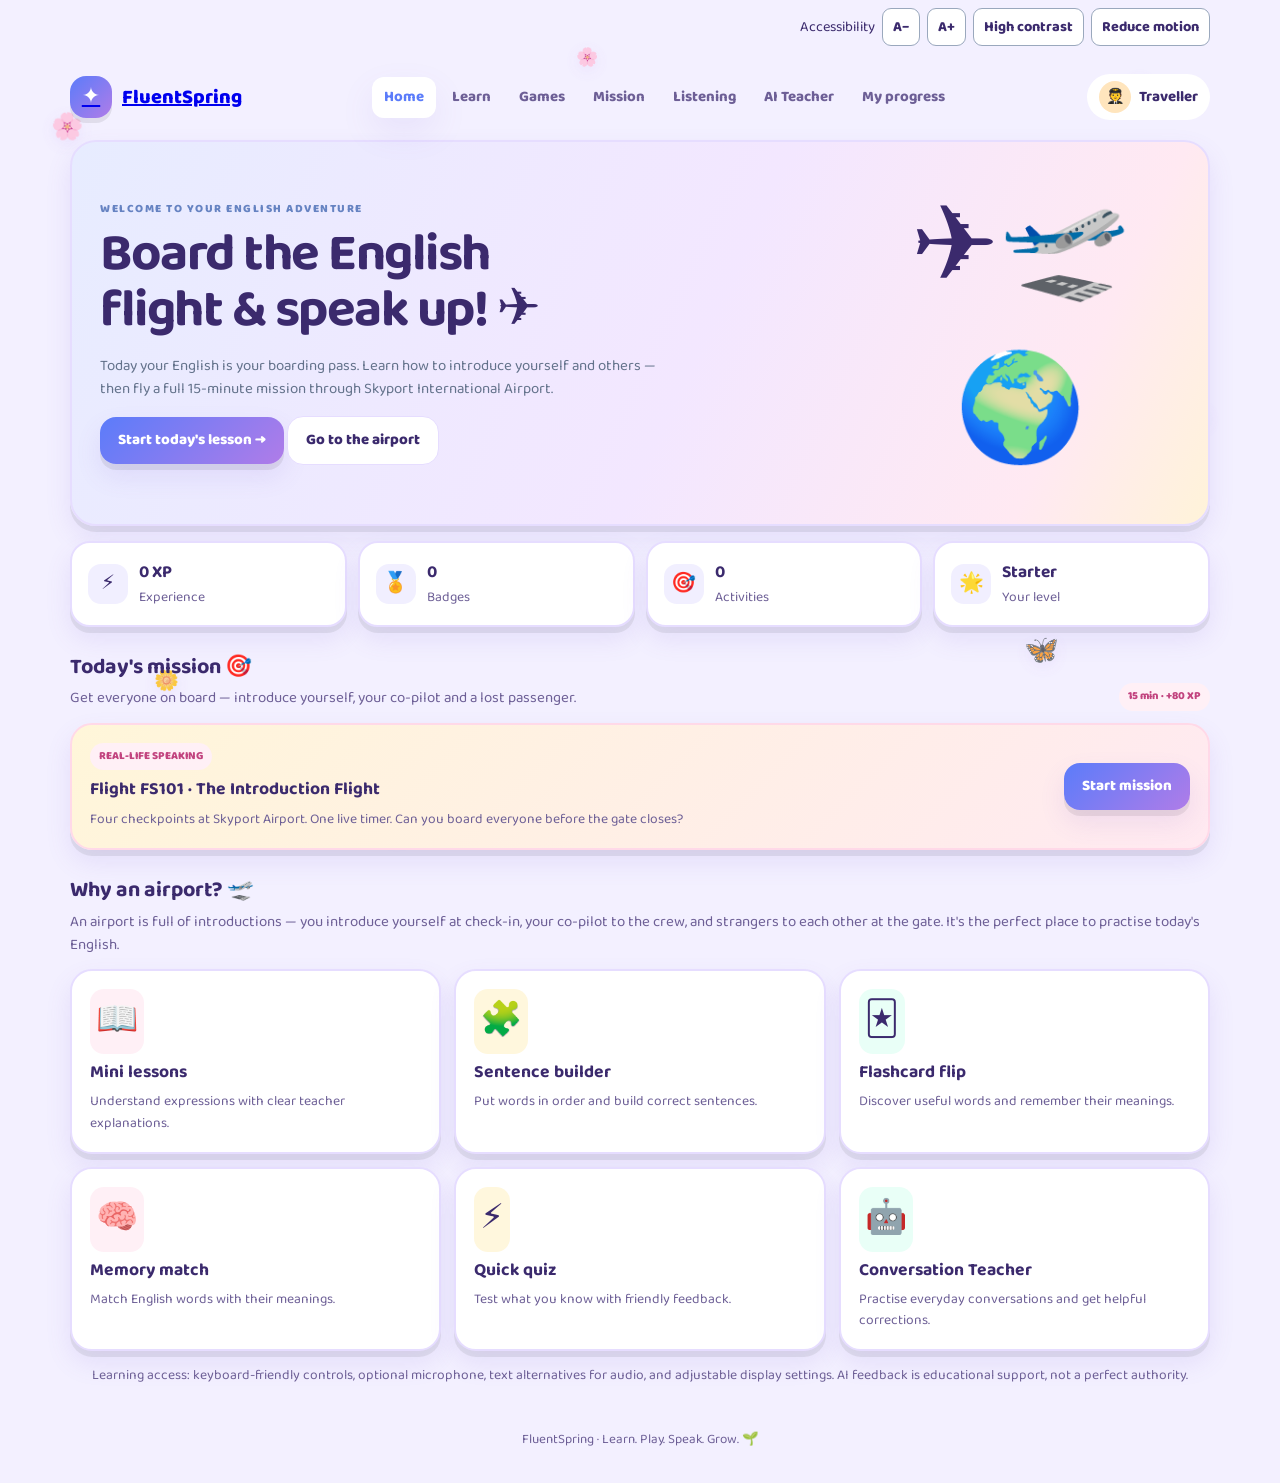
==== commit a48fd6e5: "Colorful claymorphism theme, floating garden, multi-level games (3 levels each)" ====
--- a/index.html
+++ b/index.html
@@ -3,14 +3,17 @@
 <head>
 <meta charset="utf-8"><meta name="viewport" content="width=device-width,initial-scale=1">
 <title>FluentSpring — English Learning Adventure</title>
+<link rel="preconnect" href="https://fonts.googleapis.com">
+<link rel="preconnect" href="https://fonts.gstatic.com" crossorigin>
+<link href="https://fonts.googleapis.com/css2?family=Baloo+2:wght@500;600;700;800&display=swap" rel="stylesheet">
 <style>
-:root{--navy:#23324d;--muted:#73819a;--blue:#668ff0;--purple:#a88bea;--mint:#69c9a8;--yellow:#ffd36d;--pink:#ff9caa;--bg:#f6f8ff;--line:#e9edf6;--shadow:0 12px 32px #30456b12}
-*{box-sizing:border-box}body{margin:0;background:var(--bg);color:var(--navy);font:15px/1.55 Inter,system-ui,-apple-system,"Segoe UI",sans-serif}button{font:inherit;cursor:pointer;border:0}button:focus-visible{outline:3px solid #9ab5ff;outline-offset:2px}.wrap{max-width:1180px;margin:auto;padding:20px}
+:root{--navy:#3b2a6d;--muted:#6d5f96;--blue:#5b7cfa;--purple:#b07ce8;--mint:#2ec4a0;--yellow:#ffcf5c;--pink:#ff7ab0;--orange:#ff9d5c;--bg:#f3f0ff;--line:#e6ddff;--shadow:0 14px 34px #7c5cd618;--clay:0 6px 0 #00000012,0 12px 26px #7c5cd61f}
+*{box-sizing:border-box}body{margin:0;background:var(--bg);color:var(--navy);font:15px/1.55 "Baloo 2","Comic Sans MS",Inter,system-ui,"Segoe UI",sans-serif}button{font:inherit;cursor:pointer;border:0}button:focus-visible{outline:3px solid #9ab5ff;outline-offset:2px}.wrap{max-width:1180px;margin:auto;padding:20px}
 header{display:flex;align-items:center;justify-content:space-between;gap:14px;margin-bottom:20px}.brand{display:flex;align-items:center;gap:10px;font-size:1.25rem;font-weight:900}.logo{background:linear-gradient(135deg,var(--blue),var(--purple));color:white;width:42px;height:42px;border-radius:15px;display:grid;place-items:center;font-size:22px}
 nav{display:flex;gap:4px;flex-wrap:wrap}nav button{padding:9px 12px;border-radius:12px;background:transparent;color:var(--muted);font-weight:750}nav button.active,nav button:hover{background:white;color:var(--blue);box-shadow:var(--shadow)}.user{background:white;border-radius:30px;padding:7px 12px;display:flex;gap:8px;align-items:center;font-weight:750}.avatar{background:#ffe5bd;border-radius:50%;width:32px;height:32px;display:grid;place-items:center}
-main section{display:none}main section.active{display:block}.hero{padding:28px;border-radius:26px;background:linear-gradient(115deg,#e9f2ff,#f0edff 62%,#fff0e7);display:grid;grid-template-columns:1.4fr .6fr;align-items:center;gap:15px}.eyebrow{color:#6683c2;font-size:.72rem;font-weight:900;letter-spacing:1.5px}.hero h1{font-size:clamp(2rem,5vw,3.3rem);line-height:1.07;letter-spacing:-1.5px;margin:8px 0}.hero p{color:#63728b;max-width:560px}.hero-art{text-align:center;font-size:105px}.btn{padding:11px 16px;border-radius:13px;font-weight:850;background:var(--blue);color:white;box-shadow:0 7px 16px #668ff044}.btn.secondary{background:white;color:var(--navy);box-shadow:none;border:1px solid var(--line)}.btn.mint{background:var(--mint);color:#123c35}.stats{display:grid;grid-template-columns:repeat(4,1fr);gap:11px;margin:15px 0 24px}.stat,.card{background:white;border:1px solid var(--line);border-radius:18px;padding:16px;box-shadow:0 5px 18px #30456b08}.stat{display:flex;align-items:center;gap:11px}.stat .ico{width:40px;height:40px;border-radius:13px;display:grid;place-items:center;font-size:20px;background:#f1efff}.stat strong{display:block;font-size:1.08rem}.muted{color:var(--muted);font-size:.86rem}.head{display:flex;align-items:end;justify-content:space-between;gap:10px;margin:24px 0 12px}.head h2{margin:0;font-size:1.35rem}.head p{margin:3px 0 0;color:var(--muted)}.tag{font-size:.7rem;font-weight:900;color:#5e7bc0;background:#edf2ff;padding:5px 9px;border-radius:30px;display:inline-block}
-.grid{display:grid;grid-template-columns:repeat(3,1fr);gap:13px}.tile{padding:18px;background:white;border:1px solid var(--line);border-radius:19px;cursor:pointer;transition:.18s;box-shadow:0 5px 18px #30456b08}.tile:hover{transform:translateY(-3px);box-shadow:var(--shadow)}.tile .emoji{font-size:34px}.tile h3{margin:5px 0}.tile p{color:var(--muted);font-size:.86rem;margin:0}.mission{display:grid;grid-template-columns:1fr auto;gap:12px;align-items:center;background:#fff8e7;border:1px solid #ffedc5;padding:18px;border-radius:18px}.mission h3{margin:6px 0}.bar{height:9px;border-radius:30px;background:#edf0f6;overflow:hidden}.bar span{display:block;height:100%;background:linear-gradient(90deg,var(--mint),var(--blue));width:0%}
-.panel{background:white;border:1px solid var(--line);border-radius:20px;padding:20px;margin-bottom:14px}.panel h2,.panel h3{margin-top:0}.lessongrid{display:grid;grid-template-columns:1.2fr .8fr;gap:14px}.lesson{padding:14px;background:#f7f9ff;border-radius:14px;margin:10px 0}.example{background:#eaf8f2;border-left:4px solid var(--mint);padding:11px 13px;border-radius:8px;margin-top:8px}.answers{display:grid;gap:9px;margin:13px 0}.answer{padding:12px 14px;border:1px solid var(--line);border-radius:12px;text-align:left;background:white;color:var(--navy)}.answer:hover{border-color:var(--blue);background:#f6f8ff}.answer.good{border:2px solid var(--mint);background:#effaf5}.answer.bad{border:2px solid var(--pink);background:#fff2f4}.feedback{display:none;padding:12px;border-radius:12px;background:#effaf5;margin-top:12px}.feedback.show{display:block}.game-top{display:flex;justify-content:space-between;gap:10px;align-items:center}.wordbank{display:flex;flex-wrap:wrap;gap:8px;margin:14px 0}.wordbank button{background:#f0edff;color:#56438b;padding:10px 13px;border-radius:11px;font-weight:800}.wordbank button:disabled{opacity:.25;cursor:default}.dropzone{min-height:54px;border:2px dashed #cbd6eb;border-radius:13px;padding:10px;color:var(--muted)}.dropzone span{display:inline-block;background:#eaf1ff;padding:5px 8px;margin:3px;border-radius:7px;color:#3f5f9f;font-weight:750}.progressline{display:flex;justify-content:space-between;color:var(--muted);font-size:.84rem}.flashcard{max-width:520px;margin:10px auto;text-align:center;padding:30px;background:linear-gradient(135deg,#eef4ff,#f4edff);border-radius:20px;min-height:210px;display:grid;place-items:center;cursor:pointer}.flashcard .big{font-size:2rem;font-weight:900}.flashcard small{color:var(--muted)}.memorygrid{display:grid;grid-template-columns:repeat(4,1fr);gap:9px;max-width:520px;margin:15px auto}.memorygrid button{height:76px;border-radius:13px;background:#edf1ff;color:#506caa;font-size:1.4rem;font-weight:900}.memorygrid button.revealed{background:#e6f7f0;color:#1d7a57}.badgegrid{display:grid;grid-template-columns:repeat(3,1fr);gap:10px}.badgeitem{background:#f7f9ff;border:1px solid var(--line);border-radius:14px;padding:13px;text-align:center}.badgeitem.lock{opacity:.4;filter:grayscale(1)}.badgeitem .emoji{font-size:30px}.toast{position:fixed;right:18px;bottom:18px;background:var(--navy);color:white;padding:13px 18px;border-radius:14px;opacity:0;pointer-events:none;transition:.3s;z-index:200}.toast.show{opacity:1;transform:translateY(-6px)}
+main section{display:none}main section.active{display:block}.hero{padding:28px;border-radius:26px;background:linear-gradient(115deg,#e7ecff,#f3e7ff 55%,#ffe9f2 85%,#fff3d9);border:2px solid #e6ddff;box-shadow:var(--clay);display:grid;grid-template-columns:1.4fr .6fr;align-items:center;gap:15px}.eyebrow{color:#6683c2;font-size:.72rem;font-weight:900;letter-spacing:1.5px}.hero h1{font-size:clamp(2rem,5vw,3.3rem);line-height:1.07;letter-spacing:-1.5px;margin:8px 0}.hero p{color:#63728b;max-width:560px}.hero-art{text-align:center;font-size:105px}.btn{padding:12px 18px;border-radius:16px;font-weight:850;background:linear-gradient(135deg,var(--blue),var(--purple));color:white;box-shadow:var(--clay);transition:transform .18s ease,box-shadow .18s ease,filter .18s ease}.btn:hover{transform:translateY(-2px);filter:brightness(1.05)}.btn:active{transform:translateY(1px)}.btn.secondary{background:white;color:var(--navy);box-shadow:none;border:1px solid var(--line)}.btn.mint{background:var(--mint);color:#123c35}.stats{display:grid;grid-template-columns:repeat(4,1fr);gap:11px;margin:15px 0 24px}.stat,.card{background:white;border:2px solid var(--line);border-radius:20px;padding:16px;box-shadow:var(--clay)}.stat{display:flex;align-items:center;gap:11px}.stat .ico{width:40px;height:40px;border-radius:13px;display:grid;place-items:center;font-size:20px;background:#f1efff}.stat strong{display:block;font-size:1.08rem}.muted{color:var(--muted);font-size:.86rem}.head{display:flex;align-items:end;justify-content:space-between;gap:10px;margin:24px 0 12px}.head h2{margin:0;font-size:1.35rem}.head p{margin:3px 0 0;color:var(--muted)}.tag{font-size:.7rem;font-weight:900;color:#5e7bc0;background:#edf2ff;padding:5px 9px;border-radius:30px;display:inline-block}
+.grid{display:grid;grid-template-columns:repeat(3,1fr);gap:13px}.tile{padding:18px;background:white;border:2px solid var(--line);border-radius:22px;cursor:pointer;transition:transform .18s ease,box-shadow .18s ease,border-color .18s ease;box-shadow:var(--clay)}.tile:hover{transform:translateY(-3px);border-color:var(--pink);box-shadow:0 16px 34px #ff7ab02e}.tile:nth-child(3n+1) .emoji{background:#fff0f6;border-radius:14px;padding:6px;display:inline-block}.tile:nth-child(3n+2) .emoji{background:#fff7dd;border-radius:14px;padding:6px;display:inline-block}.tile:nth-child(3n) .emoji{background:#e9fff7;border-radius:14px;padding:6px;display:inline-block}.tile .emoji{font-size:34px}.tile h3{margin:5px 0}.tile p{color:var(--muted);font-size:.86rem;margin:0}.mission{display:grid;grid-template-columns:1fr auto;gap:12px;align-items:center;background:linear-gradient(135deg,#fff6d9,#ffe9f1);border:2px solid #ffd9e8;padding:18px;border-radius:22px;box-shadow:var(--clay)}.mission h3{margin:6px 0}.bar{height:9px;border-radius:30px;background:#edf0f6;overflow:hidden}.bar span{display:block;height:100%;background:linear-gradient(90deg,var(--mint),var(--blue));width:0%}
+.panel{background:white;border:2px solid var(--line);border-radius:22px;padding:20px;margin-bottom:14px;box-shadow:var(--clay)}.panel h2,.panel h3{margin-top:0}.lessongrid{display:grid;grid-template-columns:1.2fr .8fr;gap:14px}.lesson{padding:14px;background:#f7f9ff;border-radius:14px;margin:10px 0}.example{background:#eaf8f2;border-left:4px solid var(--mint);padding:11px 13px;border-radius:8px;margin-top:8px}.answers{display:grid;gap:9px;margin:13px 0}.answer{padding:12px 14px;border:1px solid var(--line);border-radius:12px;text-align:left;background:white;color:var(--navy)}.answer:hover{border-color:var(--blue);background:#f6f8ff}.answer.good{border:2px solid var(--mint);background:#effaf5}.answer.bad{border:2px solid var(--pink);background:#fff2f4}.feedback{display:none;padding:12px;border-radius:12px;background:#effaf5;margin-top:12px}.feedback.show{display:block}.game-top{display:flex;justify-content:space-between;gap:10px;align-items:center}.wordbank{display:flex;flex-wrap:wrap;gap:8px;margin:14px 0}.wordbank button{background:#f0edff;color:#56438b;padding:10px 13px;border-radius:11px;font-weight:800}.wordbank button:disabled{opacity:.25;cursor:default}.dropzone{min-height:54px;border:2px dashed #cbd6eb;border-radius:13px;padding:10px;color:var(--muted)}.dropzone span{display:inline-block;background:#eaf1ff;padding:5px 8px;margin:3px;border-radius:7px;color:#3f5f9f;font-weight:750}.progressline{display:flex;justify-content:space-between;color:var(--muted);font-size:.84rem}.flashcard{max-width:520px;margin:10px auto;text-align:center;padding:30px;background:linear-gradient(135deg,#eef4ff,#f4edff);border-radius:20px;min-height:210px;display:grid;place-items:center;cursor:pointer}.flashcard .big{font-size:2rem;font-weight:900}.flashcard small{color:var(--muted)}.memorygrid{display:grid;grid-template-columns:repeat(4,1fr);gap:9px;max-width:520px;margin:15px auto}.memorygrid button{height:76px;border-radius:13px;background:#edf1ff;color:#506caa;font-size:1.4rem;font-weight:900}.memorygrid button.revealed{background:#e6f7f0;color:#1d7a57}.badgegrid{display:grid;grid-template-columns:repeat(3,1fr);gap:10px}.badgeitem{background:#f7f9ff;border:1px solid var(--line);border-radius:14px;padding:13px;text-align:center}.badgeitem.lock{opacity:.4;filter:grayscale(1)}.badgeitem .emoji{font-size:30px}.toast{position:fixed;right:18px;bottom:18px;background:var(--navy);color:white;padding:13px 18px;border-radius:14px;opacity:0;pointer-events:none;transition:.3s;z-index:200}.toast.show{opacity:1;transform:translateY(-6px)}
 .chatlog{background:#f7f9ff;border:1px solid var(--line);border-radius:15px;padding:13px;min-height:190px;max-height:340px;overflow:auto;margin:14px 0}.bubble{padding:10px 13px;border-radius:14px;margin:8px 0;max-width:88%;white-space:pre-wrap}.bubble.teacher{background:#eaf1ff;margin-right:auto}.bubble.student{background:#eaf8f2;margin-left:auto}.row{display:flex;gap:10px}label{display:block}footer{text-align:center;color:var(--muted);padding:30px 0 12px;font-size:.83rem}
 @media(max-width:800px){header{flex-wrap:wrap}.hero{grid-template-columns:1fr}.hero-art{display:none}.stats{grid-template-columns:repeat(2,1fr)}.grid{grid-template-columns:repeat(2,1fr)}.lessongrid{grid-template-columns:1fr}.badgegrid{grid-template-columns:repeat(2,1fr)}}
 @media(max-width:480px){.row{flex-wrap:wrap}.row .btn{flex:1}.wrap{padding:12px}nav{order:3;width:100%;overflow:auto;flex-wrap:nowrap}nav button{white-space:nowrap}.grid{grid-template-columns:1fr 1fr}.mission{grid-template-columns:1fr}.memorygrid button{height:62px}}
@@ -27,6 +30,37 @@
 button:disabled{cursor:not-allowed;opacity:.65}
 @media(prefers-reduced-motion:reduce){*,*::before,*::after{scroll-behavior:auto!important;animation-duration:.01ms!important;transition-duration:.01ms!important}}
 
+
+/* ===== Floating garden: cute drifting flowers & friends ===== */
+.garden{position:fixed;inset:0;pointer-events:none;z-index:0;overflow:hidden}
+.garden i{position:absolute;font-style:normal;opacity:.75;will-change:transform;animation:drift var(--dur,14s) ease-in-out infinite alternate, sway var(--sway,6s) ease-in-out infinite;filter:drop-shadow(0 4px 8px #b07ce826)}
+.garden i:nth-child(1){left:4%;top:12%;font-size:26px;--dur:16s;--sway:5.5s}
+.garden i:nth-child(2){left:88%;top:8%;font-size:22px;--dur:13s;--sway:7s;animation-delay:.6s}
+.garden i:nth-child(3){left:12%;top:74%;font-size:20px;--dur:18s;--sway:6.5s;animation-delay:1.1s}
+.garden i:nth-child(4){left:80%;top:70%;font-size:28px;--dur:15s;--sway:5s;animation-delay:.4s}
+.garden i:nth-child(5){left:45%;top:5%;font-size:18px;--dur:20s;--sway:8s;animation-delay:1.6s}
+.garden i:nth-child(6){left:60%;top:88%;font-size:24px;--dur:14s;--sway:6s;animation-delay:.9s}
+.garden i:nth-child(7){left:30%;top:90%;font-size:21px;--dur:17s;--sway:7.5s;animation-delay:1.3s}
+.garden i:nth-child(8){left:70%;top:38%;font-size:16px;--dur:19s;--sway:6.2s;animation-delay:2s}
+.garden i:nth-child(9){left:20%;top:40%;font-size:17px;--dur:15s;--sway:5.8s;animation-delay:.2s}
+.garden i:nth-child(10){left:93%;top:45%;font-size:19px;--dur:16s;--sway:6.8s;animation-delay:1.8s}
+@keyframes drift{from{transform:translateY(-14px) rotate(-8deg)}to{transform:translateY(16px) rotate(8deg)}}
+@keyframes sway{50%{margin-left:12px}}
+body.reduce-motion .garden i{animation:none!important}
+@media(prefers-reduced-motion:reduce){.garden i{animation:none!important}}
+.wrap,header{position:relative;z-index:1}
+/* Cute touches */
+.brand .logo{border-radius:16px;box-shadow:0 5px 0 #00000014;animation:floaty 4s ease-in-out infinite}
+@keyframes floaty{50%{transform:translateY(-4px) rotate(-3deg)}}
+body.reduce-motion .brand .logo{animation:none!important}
+@media(prefers-reduced-motion:reduce){.brand .logo{animation:none!important}}
+.tag{background:#fff0f6;color:#c2447f}
+.stagechips button.active{background:linear-gradient(135deg,var(--blue),var(--purple))}
+.answer.good{border-color:var(--mint);background:#e9fff7}
+.answer.bad{border-color:var(--pink);background:#fff0f6}
+body.high-contrast .garden{display:none}
+.gate{transition:transform .18s ease,border-color .18s ease;box-shadow:0 4px 0 #00000010}
+.gate:hover{transform:translateY(-2px)}
 /* ===== Lesson mission timer ===== */
 .mission-clock{display:flex;align-items:center;gap:14px;background:#123c35;color:#eafff5;padding:14px 18px;border-radius:18px;margin-bottom:14px;flex-wrap:wrap}
 .mission-clock strong{font-size:2rem;font-variant-numeric:tabular-nums;letter-spacing:1px}
@@ -63,6 +97,7 @@
 .bigq{font-size:1.05rem;font-weight:850;margin:10px 0}
 </style></head>
 <body>
+<div class="garden" aria-hidden="true"><i>🌸</i><i>🌷</i><i>🌼</i><i>🦋</i><i>🌸</i><i>☁️</i><i>🌺</i><i>✨</i><i>🍃</i><i>🎈</i></div>
 <a class="skip-link" href="#mainContent">Skip to learning content</a>
 <div class="access-toolbar" role="region" aria-label="Accessibility settings">
   <span>Accessibility</span>
@@ -176,20 +211,49 @@
 function toast(s){let t=document.getElementById("toast");t.textContent=s;t.classList.add("show");clearTimeout(window.toastTimer);window.toastTimer=setTimeout(()=>t.classList.remove("show"),2400)}
 function tab(id){document.querySelectorAll("main section").forEach(s=>s.classList.toggle("active",s.id===id));document.querySelectorAll("nav button").forEach(b=>b.classList.toggle("active",b.dataset.id===id));window.scrollTo({top:0,behavior:"smooth"})}
 const area=()=>document.getElementById("gameArea");
-function game(type){let a=area();a.innerHTML="";if(type==="builder"){a.innerHTML=`<div class="panel"><div class="game-top"><h3>🧩 Sentence Builder</h3><span class="tag">+20 XP</span></div><p>Tap the words in the correct order: “I am studying English.”</p><div class="wordbank" id="words"></div><div class="dropzone" id="built">Your sentence appears here…</div><p><button class="btn" onclick="checkBuild()">Check sentence</button> <button class="btn secondary" onclick="game('builder')">Reset</button></p><div class="feedback" id="buildFeedback"></div></div>`;let arr=["studying","English.","I","am"];arr.sort(()=>Math.random()-.5);document.getElementById("words").innerHTML=arr.map(w=>`<button onclick="addWord(this,'${w}')">${w}</button>`).join("");window.build=[]}
-else if(type==="flash"){let cards=[["Boarding pass","The card that lets you get on a plane.","Keep your boarding pass ready at the gate."],["Introduce","To tell someone another person's name.","Let me introduce my co-pilot, Sadia."],["Passenger","A person travelling in a vehicle or plane.","Every passenger needs a seat number."],["Invite","To ask someone to join an activity.","Would you like to join us for lunch?"]];window.flashIndex=0;window.flashSide=false;window.flashCards=cards;a.innerHTML=`<div class="panel"><h3>🃏 Flashcard Flip</h3><p class="muted">Tap the card to reveal the meaning. Move through all four words.</p><div class="flashcard" onclick="flipCard()"><div><div class="big" id="flashWord">Boarding pass</div><small id="flashHint">Tap to flip</small></div></div><div style="text-align:center"><button class="btn secondary" onclick="nextCard(-1)">← Previous</button> <button class="btn" onclick="nextCard(1)">Next word →</button></div><div class="feedback show" id="flashFeedback">Learn the word, read the example aloud, then move on.</div></div>`}
-else if(type==="memory"){let pairs=[["Hello","A greeting"],["Boarding","Getting on the plane"],["Introduce","Give someone's name"],["Invite","Ask to join"]];let deck=pairs.flatMap((p,i)=>[{id:i,v:p[0]},{id:i,v:p[1]}]).sort(()=>Math.random()-.5);window.memDeck=deck;window.memOpen=[];window.memMatched=[];a.innerHTML=`<div class="panel"><h3>🧠 Memory Match</h3><p>Find each word and its matching meaning. Select two cards at a time.</p><div class="memorygrid" id="memoryGrid">${deck.map((c,i)=>`<button onclick="memPick(${i})" id="mem${i}">?</button>`).join("")}</div><div id="memStatus" class="muted" style="text-align:center">0 of 4 pairs matched</div></div>`}
-else if(type==="quiz"){a.innerHTML=`<div class="panel"><h3>⚡ Quick Quiz</h3><p><b>Which sentence politely introduces your co-pilot?</b></p><div class="answers" id="quizOpts"><button class="answer" onclick="quizPick(this,false)">“You, meet Sadia.”</button><button class="answer" onclick="quizPick(this,true)">“This is my friend Sadia.”</button><button class="answer" onclick="quizPick(this,false)">“Sadia is there.”</button></div><div class="feedback" id="quizFb"></div></div>`}
-else if(type==="odd"){a.innerHTML=`<div class="panel"><h3>🦉 Odd One Out</h3><p>Which word does NOT belong with the others?</p><div class="answers" id="oddOpts"><button class="answer" onclick="oddPick(this,false)">Hello</button><button class="answer" onclick="oddPick(this,false)">Good morning</button><button class="answer" onclick="oddPick(this,true)">Passport photo</button><button class="answer" onclick="oddPick(this,false)">Hi</button></div><div class="feedback" id="oddFb"></div></div>`}
-else if(type==="gate"){a.innerHTML=`<div class="panel"><h3>🛃 Gate Decision</h3><p>A passenger at Gate 7 says: <b>“Excuse me, I can't find my seat. Can you help me?”</b> What is the best reply?</p><div class="answers" id="gateOpts"><button class="answer" onclick="gatePick(this,false)">“Find it yourself.”</button><button class="answer" onclick="gatePick(this,true)">“Of course! Your seat is 24C, by the window. Come with me.”</button><button class="answer" onclick="gatePick(this,false)">“I'm busy right now.”</button></div><div class="feedback" id="gateFb"></div></div>`}}
+function game(type){let a=area();a.innerHTML="";if(type==="builder"){window.builderLevels=[
+ {target:"I am studying English.",words:["studying","English.","I","am"],hint:"I → am → studying → English."},
+ {target:"This is my friend Sadia.",words:["This","is","my","friend","Sadia."],hint:"This → is → my → friend → Sadia."},
+ {target:"Would you like to join us?",words:["Would","you","like","to","join","us?"],hint:"Would → you → like → to → join → us?"}
+ ];window.builderLevel=0;a.innerHTML=`<div class="panel"><div class="game-top"><h3>🧩 Sentence Builder</h3><span class="tag">Level <b id="buildLevel">1</b> of 3 · +20 XP</span></div><p id="buildPrompt"></p><div class="wordbank" id="words"></div><div class="dropzone" id="built">Your sentence appears here…</div><p><button class="btn" onclick="checkBuild()">Check sentence</button> <button class="btn secondary" onclick="drawBuilder()">Reset level</button></p><div class="feedback" id="buildFeedback"></div></div>`;drawBuilder()}
+else if(type==="flash"){let cards=[["Boarding pass","The card that lets you get on a plane.","Keep your boarding pass ready at the gate."],["Introduce","To tell someone another person's name.","Let me introduce my co-pilot, Sadia."],["Passenger","A person travelling in a vehicle or plane.","Every passenger needs a seat number."],["Invite","To ask someone to join an activity.","Would you like to join us for lunch?"],["Co-pilot","The second pilot who helps fly the plane.","My co-pilot waved from the gate."],["Layover","A short stop between two flights.","We have a two-hour layover in Dubai."]];window.flashIndex=0;window.flashSide=false;window.flashCards=cards;a.innerHTML=`<div class="panel"><div class="game-top"><h3>🃏 Flashcard Flip</h3><span class="tag">Card <b id="flashCount">1</b> of 6 · +10 XP</span></div><p class="muted">Tap the card to reveal the meaning. Move through all six words.</p><div class="flashcard" onclick="flipCard()"><div><div class="big" id="flashWord">Boarding pass</div><small id="flashHint">Tap to flip</small></div></div><div style="text-align:center"><button class="btn secondary" onclick="nextCard(-1)">← Previous</button> <button class="btn" onclick="nextCard(1)">Next word →</button></div><div class="feedback show" id="flashFeedback">Learn the word, read the example aloud, then move on.</div></div>`}
+else if(type==="memory"){window.memoryLevels=[
+ [["Hello","A greeting"],["Boarding","Getting on the plane"],["Introduce","Give someone's name"],["Invite","Ask to join"]],
+ [["Passport","Travel ID document"],["Layover","Stop between flights"],["Co-pilot","Second pilot"],["Seat belt","Safety strap"]],
+ [["Gate","Where you board"],["Departure","Leaving time"],["Arrival","Landing time"],["Luggage","Your bags"]]
+];window.memLevel=0;drawMemory()}
+else if(type==="quiz"){window.quizLevels=[
+ {q:"Which sentence politely introduces your co-pilot?",opts:[["“You, meet Sadia.”",false],["“This is my friend Sadia.”",true],["“Sadia is there.”",false]],why:"A clear introduction includes a friendly phrase and the person's name."},
+ {q:"A new passenger smiles at you. What do you say first?",opts:[["“Good morning! I'm Tanvir.”",true],["“What do you want?”",false],["*silence*",false]],why:"A greeting plus your name opens any conversation warmly."},
+ {q:"Which reply keeps a conversation flying?",opts:[["“I'm studying engineering. What about you?”",true],["“Nothing.”",false],["“I don't want to talk.”",false]],why:"Share a detail and ask a question back — that's cruising altitude."}
+];window.quizLevel=0;drawQuiz()}
+else if(type==="odd"){window.oddLevels=[
+ {opts:[["Hello",false],["Good morning",false],["Passport photo",true],["Hi",false]],why:"“Passport photo” is a thing; the others are greetings."},
+ {opts:[["Pilot",false],["Passenger",false],["Flight attendant",false],["Runway",true]],why:"“Runway” is a place; the others are people."},
+ {opts:[["Nice to meet you",false],["How do you do?",false],["What's your seat number?",true],["Pleased to meet you",false]],why:"“What's your seat number?” asks information; the others are greetings."}
+];window.oddLevel=0;drawOdd()}
+else if(type==="gate"){window.gateLevels=[
+ {q:"A passenger at Gate 7 says: <b>“Excuse me, I can't find my seat. Can you help me?”</b> What is the best reply?",opts:[["“Find it yourself.”",false],["“Of course! Your seat is 24C, by the window. Come with me.”",true],["“I'm busy right now.”",false]],why:"Clear, kind and helpful — perfect passenger service."},
+ {q:"Sadia asks: <b>“I'm nervous about my first flight. What should I do?”</b> What is the kindest reply?",opts:[["“That's your problem.”",false],["“Don't worry — I'll sit next to you and we can chat.”",true],["“Planes are dangerous.”",false]],why:"Reassure her and offer company — a warm introduction in action."},
+ {q:"Your friend Imran arrives: <b>“Hey, who's your new friend?”</b> How do you introduce them?",opts:[["“This is Sadia. Sadia, meet Imran — she's a pilot trainee.”",true],["“A person from the plane.”",false],["“Nobody.”",false]],why:"Both names plus one detail gives them something to talk about."}
+];window.gateLevel=0;drawGate()}}
+function drawBuilder(){window.build=[];const L=window.builderLevels[window.builderLevel];const el1=document.getElementById("buildLevel");if(el1)el1.textContent=window.builderLevel+1;document.getElementById("buildPrompt").textContent=`Level ${window.builderLevel+1}: tap the words in the correct order: “${L.target}”`;const arr=[...L.words].sort(()=>Math.random()-.5);document.getElementById("words").innerHTML=arr.map(w=>`<button onclick="addWord(this,'${w}')">${w}</button>`).join("");document.getElementById("built").innerHTML="Your sentence appears here…";document.getElementById("buildFeedback").classList.remove("show")}
 function addWord(btn,w){btn.disabled=true;window.build.push(w);document.getElementById("built").innerHTML=window.build.map(x=>`<span>${x}</span>`).join("")}
-function checkBuild(){let f=document.getElementById("buildFeedback");f.classList.add("show");if(window.build.join(" ")==="I am studying English."){f.textContent="Perfect sentence! Remember: subject + am/is/are + verb-ing. +20 XP";award("builder",20);badge("builder")}else f.textContent="Not quite. Try: I → am → studying → English."}
+function checkBuild(){const L=window.builderLevels[window.builderLevel];let f=document.getElementById("buildFeedback");f.classList.add("show");if(window.build.join(" ")===L.target){f.textContent=`Perfect sentence! ${L.target.includes("studying")?"Remember: subject + am/is/are + verb-ing.":"Clear and polite — exactly right."} +20 XP`;award("builder-"+window.builderLevel,20);if(window.builderLevel===2)badge("builder");f.innerHTML+=' <button class="btn" onclick="nextBuild()">Next level →</button>'}else{f.textContent=`Not quite. Hint: ${L.hint}`}}
+function nextBuild(){if(window.builderLevel<2){window.builderLevel++;drawBuilder()}else{document.getElementById("buildFeedback").textContent="🏆 All 3 levels complete! You're a Sentence Builder champion."}}
 function flipCard(){window.flashSide=!window.flashSide;let c=window.flashCards[window.flashIndex];document.getElementById("flashWord").textContent=window.flashSide?c[1]:c[0];document.getElementById("flashHint").textContent=window.flashSide?c[2]:"Tap to reveal the meaning"}
-function nextCard(n){window.flashIndex=(window.flashIndex+n+4)%4;window.flashSide=false;let c=window.flashCards[window.flashIndex];document.getElementById("flashWord").textContent=c[0];document.getElementById("flashHint").textContent="Tap to flip";if(window.flashIndex===3){award("flashcards",10);badge("word")}}
-function memPick(i){if(window.memMatched.includes(i)||window.memOpen.includes(i)||window.memOpen.length===2)return;window.memOpen.push(i);let c=window.memDeck[i];let b=document.getElementById("mem"+i);b.textContent=c.v;b.classList.add("revealed");if(window.memOpen.length===2){let [x,y]=window.memOpen;if(window.memDeck[x].id===window.memDeck[y].id){window.memMatched.push(x,y);window.memOpen=[];document.getElementById("memStatus").textContent=(window.memMatched.length/2)+" of 4 pairs matched";if(window.memMatched.length===8){document.getElementById("memStatus").textContent="All matched! Great memory! +20 XP";award("memory",20)}}else setTimeout(()=>{[x,y].forEach(j=>{document.getElementById("mem"+j).textContent="?";document.getElementById("mem"+j).classList.remove("revealed")});window.memOpen=[]},850)}}
-function quizPick(b,ok){document.querySelectorAll("#quizOpts .answer").forEach(x=>x.disabled=true);b.classList.add(ok?"good":"bad");let f=document.getElementById("quizFb");f.classList.add("show");f.textContent=ok?"Correct! “This is my friend Sadia” is natural and friendly. +10 XP":"Try again. A clear introduction includes a friendly phrase and the person's name.";if(ok){award("quiz",10);badge("quiz")}}
-function oddPick(b,ok){document.querySelectorAll("#oddOpts .answer").forEach(x=>x.disabled=true);b.classList.add(ok?"good":"bad");let f=document.getElementById("oddFb");f.classList.add("show");f.textContent=ok?"Correct! “Passport photo” is a thing; the others are greetings. +10 XP":"Not quite. The other three words are greetings.";if(ok)award("odd",10)}
-function gatePick(b,ok){document.querySelectorAll("#gateOpts .answer").forEach(x=>x.disabled=true);b.classList.add(ok?"good":"bad");let f=document.getElementById("gateFb");f.classList.add("show");f.textContent=ok?"Perfect passenger service! Clear, kind and helpful. +15 XP":"Think about which reply answers the question and offers help.";if(ok)award("gate",15)}
+function nextCard(n){window.flashIndex=(window.flashIndex+n+window.flashCards.length)%window.flashCards.length;window.flashSide=false;let c=window.flashCards[window.flashIndex];document.getElementById("flashWord").textContent=c[0];document.getElementById("flashHint").textContent="Tap to flip";document.getElementById("flashCount").textContent=window.flashIndex+1;if(window.flashIndex===window.flashCards.length-1){award("flashcards",10);badge("word")}}
+function drawMemory(){const pairs=window.memoryLevels[window.memLevel];let deck=pairs.flatMap((p,i)=>[{id:i,v:p[0]},{id:i,v:p[1]}]).sort(()=>Math.random()-.5);window.memDeck=deck;window.memOpen=[];window.memMatched=[];document.getElementById("gameArea").innerHTML=`<div class="panel"><div class="game-top"><h3>🧠 Memory Match</h3><span class="tag">Level <b>${window.memLevel+1}</b> of 3 · +20 XP</span></div><p>Find each word and its matching meaning. Select two cards at a time.</p><div class="memorygrid" id="memoryGrid">${deck.map((c,i)=>`<button onclick="memPick(${i})" id="mem${i}">?</button>`).join("")}</div><div id="memStatus" class="muted" style="text-align:center">0 of 4 pairs matched</div></div>`}
+function memPick(i){if(window.memMatched.includes(i)||window.memOpen.includes(i)||window.memOpen.length===2)return;window.memOpen.push(i);let c=window.memDeck[i];let b=document.getElementById("mem"+i);b.textContent=c.v;b.classList.add("revealed");if(window.memOpen.length===2){let [x,y]=window.memOpen;if(window.memDeck[x].id===window.memDeck[y].id){window.memMatched.push(x,y);window.memOpen=[];const total=window.memDeck.length;document.getElementById("memStatus").textContent=(window.memMatched.length/2)+" of "+(total/2)+" pairs matched";if(window.memMatched.length===total){if(window.memLevel<2){document.getElementById("memStatus").textContent="Level complete! Loading next round… +20 XP";award("memory-"+window.memLevel,20);setTimeout(()=>{window.memLevel++;drawMemory()},900)}else{document.getElementById("memStatus").textContent="🏆 All 3 levels matched! +20 XP";award("memory-2",20)}}}else setTimeout(()=>{[x,y].forEach(j=>{document.getElementById("mem"+j).textContent="?";document.getElementById("mem"+j).classList.remove("revealed")});window.memOpen=[]},850)}}
+function drawQuiz(){const L=window.quizLevels[window.quizLevel];document.getElementById("gameArea").innerHTML=`<div class="panel"><div class="game-top"><h3>⚡ Quick Quiz</h3><span class="tag">Question <b>${window.quizLevel+1}</b> of 3 · +10 XP</span></div><p><b>${L.q}</b></p><div class="answers" id="quizOpts">${L.opts.map((o,i)=>`<button class="answer" onclick="quizPick(${i})">${o[0]}</button>`).join("")}</div><div class="feedback" id="quizFb"></div></div>`}
+function quizPick(i){const L=window.quizLevels[window.quizLevel],ok=L.opts[i][1];document.querySelectorAll("#quizOpts .answer").forEach((x,j)=>{x.disabled=true;if(j===i)x.classList.add(ok?"good":"bad");if(L.opts[j][1])x.classList.add("good")});let f=document.getElementById("quizFb");f.classList.add("show");f.textContent=(ok?"Correct! ":"Not quite. ")+L.why;if(ok){award("quiz-"+window.quizLevel,10);if(window.quizLevel===2)badge("quiz")}f.innerHTML+=' <button class="btn" onclick="nextQuiz()">'+(window.quizLevel<2?"Next question →":"Finish quiz 🏁")+'</button>'}
+function nextQuiz(){if(window.quizLevel<2){window.quizLevel++;drawQuiz()}else document.getElementById("quizFb").textContent="🏆 Quiz complete — three for three!"}
+function drawOdd(){const L=window.oddLevels[window.oddLevel];document.getElementById("gameArea").innerHTML=`<div class="panel"><div class="game-top"><h3>🦉 Odd One Out</h3><span class="tag">Round <b>${window.oddLevel+1}</b> of 3 · +10 XP</span></div><p>Which word does NOT belong with the others?</p><div class="answers" id="oddOpts">${L.opts.map((o,i)=>`<button class="answer" onclick="oddPick(${i})">${o[0]}</button>`).join("")}</div><div class="feedback" id="oddFb"></div></div>`}
+function oddPick(i){const L=window.oddLevels[window.oddLevel],ok=L.opts[i][1];document.querySelectorAll("#oddOpts .answer").forEach((x,j)=>{x.disabled=true;if(j===i)x.classList.add(ok?"good":"bad");if(L.opts[j][1])x.classList.add("good")});let f=document.getElementById("oddFb");f.classList.add("show");f.textContent=(ok?"Correct! ":"Not quite. ")+L.why;if(ok)award("odd-"+window.oddLevel,10);f.innerHTML+=' <button class="btn" onclick="nextOdd()">'+(window.oddLevel<2?"Next round →":"Finish 🏁")+'</button>'}
+function nextOdd(){if(window.oddLevel<2){window.oddLevel++;drawOdd()}else document.getElementById("oddFb").textContent="🏆 All rounds done — sharp eyes!"}
+function drawGate(){const L=window.gateLevels[window.gateLevel];document.getElementById("gameArea").innerHTML=`<div class="panel"><div class="game-top"><h3>🛃 Gate Decision</h3><span class="tag">Level <b>${window.gateLevel+1}</b> of 3 · +15 XP</span></div><p>${L.q}</p><div class="answers" id="gateOpts">${L.opts.map((o,i)=>`<button class="answer" onclick="gatePick(${i})">${o[0]}</button>`).join("")}</div><div class="feedback" id="gateFb"></div></div>`}
+function gatePick(i){const L=window.gateLevels[window.gateLevel],ok=L.opts[i][1];document.querySelectorAll("#gateOpts .answer").forEach((x,j)=>{x.disabled=true;if(j===i)x.classList.add(ok?"good":"bad");if(L.opts[j][1])x.classList.add("good")});let f=document.getElementById("gateFb");f.classList.add("show");f.textContent=(ok?"Perfect! ":"Think again. ")+L.why;if(ok){award("gate-"+window.gateLevel,15);if(window.gateLevel===2)badge("gate")}f.innerHTML+=' <button class="btn" onclick="nextGate()">'+(window.gateLevel<2?"Next passenger →":"Finish shift 🏁")+'</button>'}
+function nextGate(){if(window.gateLevel<2){window.gateLevel++;drawGate()}else document.getElementById("gateFb").textContent="🏆 Shift complete — every passenger helped!"}
 
 /* ===== The Introduction Flight: 15-minute airport role-play ===== */
 const checkpoints=[
